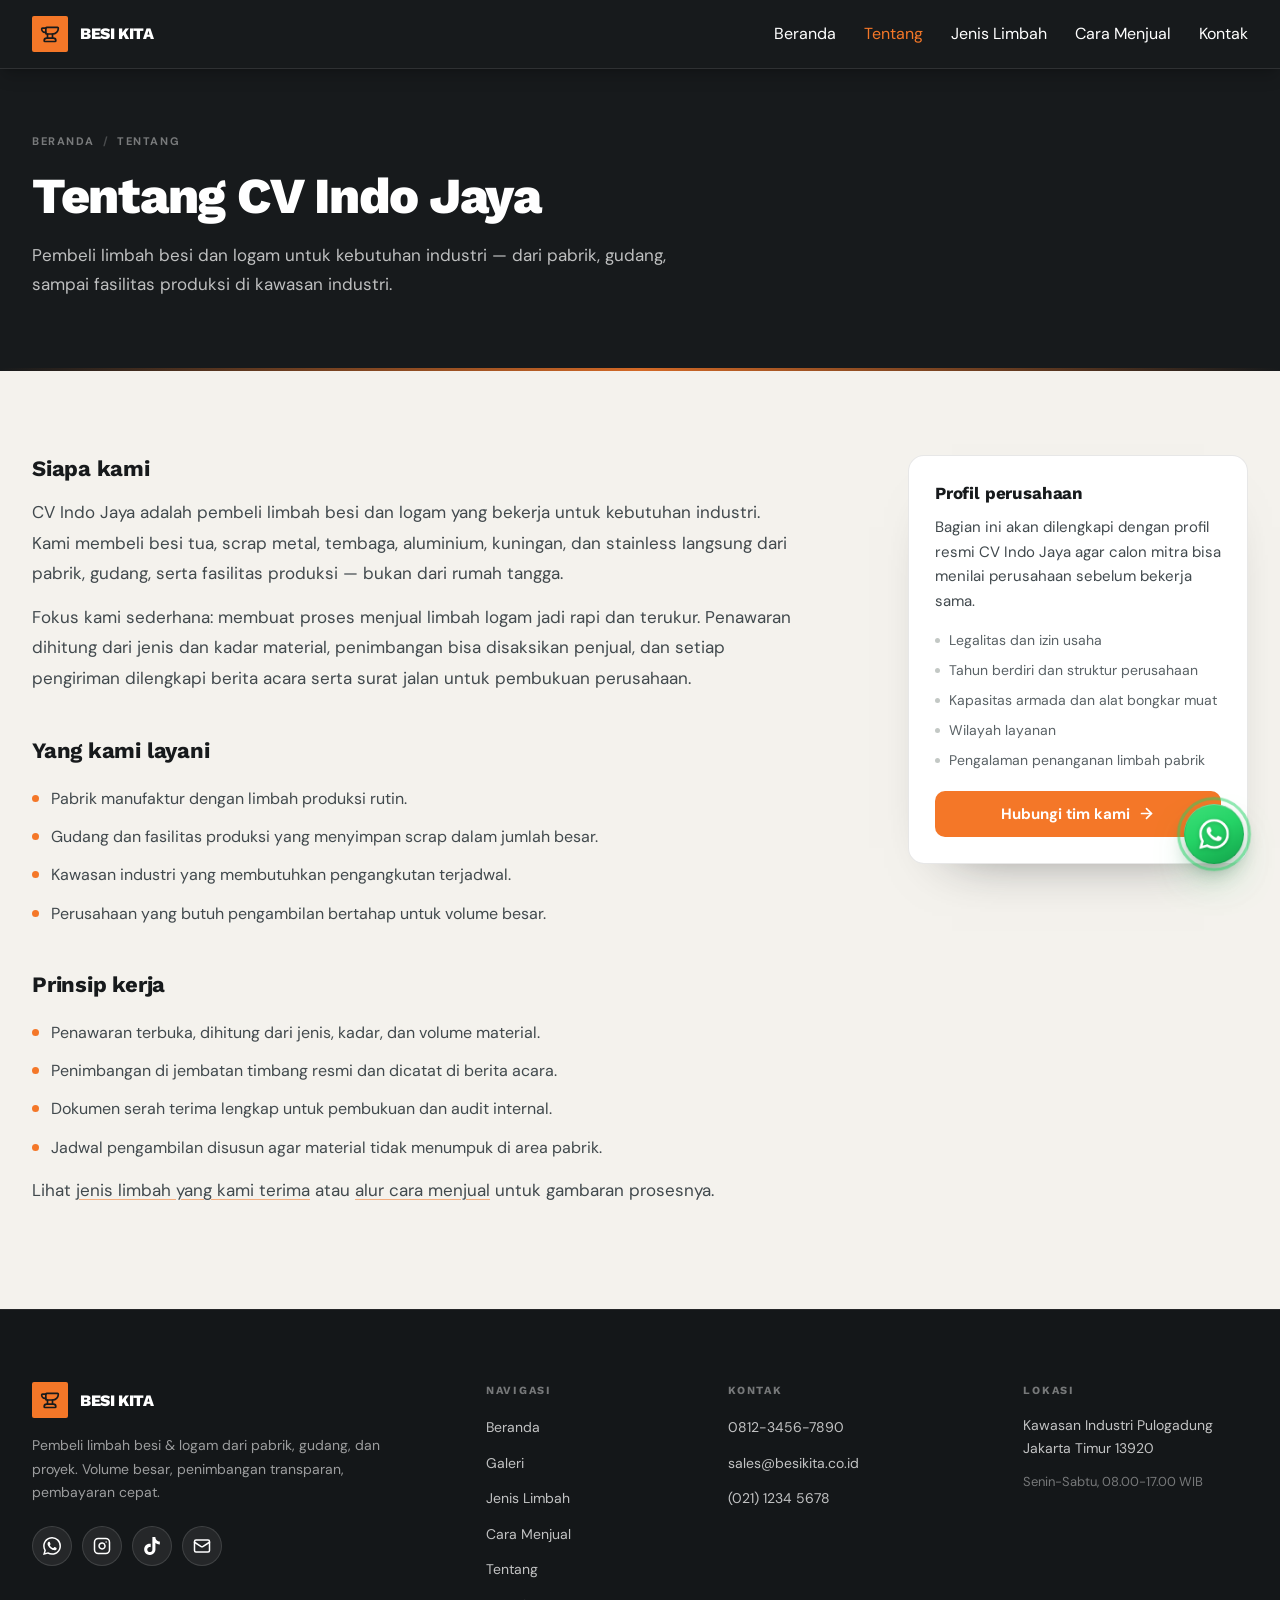
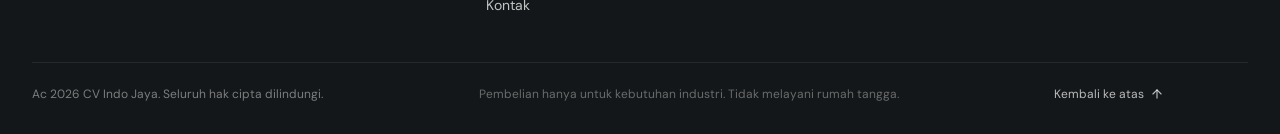
==== tentang.html @ 09f95359 "Tambah halaman Tentang (profil placeholder) + link navbar & sitemap; pertegas tombol peta" ====
<!doctype html>
<html lang="id">
<head>
<meta charset="utf-8" />
<meta name="viewport" content="width=device-width, initial-scale=1" />
<!-- ===== SEO DASAR ===== -->
<title>Tentang CV Indo Jaya — Profil Pembeli Limbah Besi &amp; Logam Industri</title>
<meta name="description" content="Profil CV Indo Jaya: pembeli limbah besi tua, tembaga, aluminium, dan kuningan volume besar untuk pabrik dan kawasan industri. Penimbangan transparan, dokumen lengkap." />
<meta name="robots" content="index, follow, max-image-preview:large, max-snippet:-1" />
<meta name="author" content="CV Indo Jaya" />
<meta name="geo.region" content="ID" />
<!-- TODO: ganti domain final saat sudah publish -->
<link rel="canonical" href="/tentang.html" />
<link rel="alternate" hreflang="id" href="/tentang.html" />

<!-- ===== OPEN GRAPH / WHATSAPP SHARE ===== -->
<meta property="og:type" content="website" />
<meta property="og:site_name" content="BESI KITA — CV Indo Jaya" />
<meta property="og:locale" content="id_ID" />
<meta property="og:title" content="Tentang CV Indo Jaya — Pembeli Limbah Besi &amp; Logam Industri" />
<meta property="og:description" content="Profil CV Indo Jaya: pembeli limbah besi tua, tembaga, aluminium, dan kuningan volume besar langsung dari pabrik dan kawasan industri." />
<meta property="og:url" content="https://besikita.co.id/tentang.html" />
<meta property="og:image" content="https://besikita.co.id/assets/hero/hero.jpg" />
<meta property="og:image:width" content="1500" />
<meta property="og:image:height" content="1130" />
<meta property="og:image:alt" content="Area penampungan scrap besi dan logam di kawasan industri" />
<meta name="twitter:card" content="summary_large_image" />
<meta name="twitter:title" content="Tentang CV Indo Jaya — Pembeli Limbah Besi &amp; Logam Industri" />
<meta name="twitter:description" content="Profil CV Indo Jaya: pembeli limbah besi tua, tembaga, aluminium, dan kuningan volume besar langsung dari pabrik." />
<meta name="twitter:image" content="https://besikita.co.id/assets/hero/hero.jpg" />

<meta name="theme-color" content="#171a1c" />
<script>document.documentElement.classList.add('js');</script>
<link rel="icon" href="data:image/svg+xml,%3Csvg xmlns='http://www.w3.org/2000/svg' viewBox='0 0 32 32'%3E%3Crect width='32' height='32' rx='3' fill='%23f47728'/%3E%3Cpath d='M9 12H8a4 4 0 0 1-4-4 1 1 0 0 1 1-1h4M9 7a1 1 0 0 1 1-1h13a1 1 0 0 1 1 1 7 7 0 0 1-7 7h-7a1 1 0 0 1-1-1zM11 14v4M17 14v4M7 23a3 3 0 0 1 3-3h8a3 3 0 0 1 3 3 1 1 0 0 1-1 1H8a1 1 0 0 1-1-1' fill='none' stroke='%23171a1c' stroke-width='2.2' stroke-linecap='round' stroke-linejoin='round'/%3E%3C/svg%3E" />

<link rel="preconnect" href="https://fonts.googleapis.com" />
<link rel="preconnect" href="https://fonts.gstatic.com" crossorigin />
<link href="https://fonts.googleapis.com/css2?family=DM+Sans:wght@400;700&family=Work+Sans:wght@700;800&display=swap" rel="stylesheet" />

<style>
  /* ============================================================
     TOKENS
     ============================================================ */
  :root{
    --coal:#171a1c;
    --panel:#24292c;
    --orange:#f47728;
    --orange-deep:#ae4a12;
    --cream:#f4f2ed;
    --paper:#e9e9e5;
    --muted:#abb3b7;
    --body:#41494d;
    --line-light:#d4d6d4;
    --line-dark:rgba(255,255,255,.10);
    --font-head:"Work Sans",system-ui,-apple-system,"Segoe UI",sans-serif;
    --font-body:"DM Sans",system-ui,-apple-system,"Segoe UI",sans-serif;
  }

  *,*::before,*::after{box-sizing:border-box}
  html{scroll-behavior:smooth;-webkit-text-size-adjust:100%}
  body{
    margin:0;width:100%;
    font-family:var(--font-body);
    color:var(--coal);
    background:var(--cream);
    line-height:1.6;
    -webkit-font-smoothing:antialiased;
  }
  img{display:block;max-width:100%}
  a{color:inherit;text-decoration:none}
  p{margin:0}
  button{font:inherit;color:inherit}
  :focus-visible{outline:3px solid var(--orange);outline-offset:4px}
  .skip-link{
    position:absolute;left:-9999px;top:0;z-index:100;
    padding:12px 18px;background:var(--orange);color:#171a1c;
    font-weight:700;font-size:.875rem;
  }
  .skip-link:focus{left:12px;top:12px}

  .wrap{max-width:80rem;margin:0 auto;padding-left:20px;padding-right:20px}
  @media(min-width:768px){.wrap{padding-left:32px;padding-right:32px}}

  /* ============================================================
     NAVBAR
     ============================================================ */
  .site-header{
    position:sticky;top:0;z-index:50;width:100%;
    background:var(--coal);color:#fff;
    border-bottom:1px solid var(--line-dark);
    box-shadow:0 10px 15px -3px rgba(0,0,0,.18),0 4px 6px -4px rgba(0,0,0,.18);
  }
  .nav{
    display:flex;align-items:center;justify-content:space-between;gap:20px;
    max-width:80rem;margin:0 auto;padding:16px 20px;
  }
  @media(min-width:768px){.nav{padding:16px 32px}}

  .brand{display:flex;align-items:center;gap:12px;color:#fff}
  .brand-mark{
    display:inline-flex;align-items:center;justify-content:center;
    width:36px;height:36px;border-radius:2px;
    background:var(--orange);color:var(--coal);flex:0 0 auto;
  }
  .brand-mark svg{width:20px;height:20px}
  .brand-name{
    font-family:var(--font-head);font-weight:800;font-size:1rem;
    letter-spacing:-.025em;
  }

  .nav-links{display:none;align-items:center;gap:28px}
  @media(min-width:768px){.nav-links{display:flex}}
  .nav-links a{font-size:1rem;color:#fff;transition:color .18s ease}
  .nav-links a:hover{color:var(--orange)}
  .nav-links a[aria-current="true"]{color:var(--orange)}

  .nav-toggle{
    display:inline-flex;align-items:center;justify-content:center;
    padding:8px;border:0;border-radius:4px;background:transparent;color:#fff;cursor:pointer;
  }
  .nav-toggle svg{width:24px;height:24px}
  @media(min-width:768px){.nav-toggle{display:none}}

  .mobile-menu{display:none;border-top:1px solid var(--line-dark);padding:0 20px 20px}
  .mobile-menu.is-open{display:block}
  .mobile-menu nav{display:flex;flex-direction:column;gap:4px;padding-top:12px}
  .mobile-menu a{border-radius:4px;padding:10px 12px;font-size:1rem;color:#fff;transition:color .18s,background .18s}
  .mobile-menu a:hover{color:var(--orange);background:rgba(255,255,255,.04)}
  @media(min-width:768px){.mobile-menu{display:none!important}}

  /* ============================================================
     PAGE HEAD
     ============================================================ */
  .page-head{
    position:relative;
    background:var(--coal);color:#fff;
    padding:48px 0 56px;
  }
  @media(min-width:768px){.page-head{padding:64px 0 72px}}
  .page-head::after{
    content:"";position:absolute;left:0;right:0;bottom:0;height:3px;
    background:linear-gradient(90deg,rgba(244,119,40,0),#f47728 50%,rgba(244,119,40,0));
    opacity:.85;
  }
  .crumb{
    display:flex;align-items:center;gap:8px;flex-wrap:wrap;
    margin:0 0 18px;padding:0;list-style:none;
    font-size:.6875rem;font-weight:700;letter-spacing:.14em;text-transform:uppercase;
    color:rgba(255,255,255,.42);
  }
  .crumb a{transition:color .18s ease}
  .crumb a:hover{color:var(--orange)}
  .crumb li + li::before{content:"/";margin-right:8px;color:rgba(255,255,255,.22)}
  .page-title{
    margin:0;
    font-family:var(--font-head);font-weight:800;
    font-size:clamp(2rem,4.6vw,3.15rem);
    line-height:1.08;letter-spacing:-.025em;
  }
  .page-lead{
    margin-top:18px;max-width:56ch;
    font-size:1.0625rem;line-height:1.7;color:rgba(255,255,255,.72);
  }

  /* ============================================================
     ISI
     ============================================================ */
  .about{padding:60px 0 76px}
  @media(min-width:768px){.about{padding:84px 0 104px}}

  .about-grid{display:grid;gap:48px}
  @media(min-width:1000px){
    .about-grid{grid-template-columns:minmax(0,1fr) 340px;gap:64px;align-items:start}
  }

  .about h2{
    margin:44px 0 0;
    font-family:var(--font-head);font-weight:700;
    font-size:1.375rem;line-height:1.3;letter-spacing:-.01em;
  }
  .about h2:first-child{margin-top:0}
  .about p{
    margin-top:14px;max-width:64ch;
    font-size:1.0625rem;line-height:1.78;color:var(--body);
  }
  .about-list{
    list-style:none;margin:20px 0 0;padding:0;max-width:64ch;
    display:grid;gap:12px;
  }
  .about-list li{
    display:flex;gap:12px;
    font-size:1rem;line-height:1.65;color:var(--body);
  }
  .about-list li::before{
    content:"";flex:0 0 auto;
    width:7px;height:7px;border-radius:50%;background:var(--orange);margin-top:9px;
  }
  .about a:hover{color:var(--orange-deep)}
  .about-link{
    text-decoration:underline;text-underline-offset:3px;
    text-decoration-color:rgba(244,119,40,.55);
  }
  .about-link:hover{text-decoration-color:var(--orange)}

  .about-card{
    background:#fff;border:1px solid rgba(23,26,28,.1);border-radius:16px;
    padding:26px;
    box-shadow:0 28px 56px -44px rgba(23,26,28,.65);
  }
  @media(min-width:1000px){.about-card{position:sticky;top:96px}}
  .about-card h2{
    margin:0;
    font-family:var(--font-head);font-weight:700;
    font-size:1.0625rem;line-height:1.35;
  }
  .about-card p{
    margin-top:10px;
    font-size:.9375rem;line-height:1.65;color:var(--body);
  }
  .about-card ul{
    list-style:none;margin:16px 0 0;padding:0;
    display:grid;gap:9px;
  }
  .about-card li{
    display:flex;gap:9px;
    font-size:.875rem;line-height:1.5;color:#5a6266;
  }
  .about-card li::before{
    content:"";flex:0 0 auto;
    width:5px;height:5px;border-radius:50%;background:#c3c8c5;margin-top:8px;
  }
  .about-cta{
    display:inline-flex;align-items:center;justify-content:center;gap:8px;
    width:100%;min-height:46px;margin-top:20px;padding:0 18px;
    border-radius:10px;background:var(--orange);color:#fff;
    font-weight:700;font-size:.9375rem;
    transition:background .2s ease,transform .2s ease;
  }
  .about-cta:hover{background:#ff8a3d;transform:translateY(-1px)}
  .about-cta svg{width:17px;height:17px}

  /* ============================================================
     FOOTER
     ============================================================ */
  .site-footer{
    background:#141719;
    color:rgba(255,255,255,.66);
    border-top:1px solid rgba(255,255,255,.07);
    padding:56px 0 26px;
  }
  @media(min-width:768px){.site-footer{padding:72px 0 30px}}

  .ft-grid{display:grid;gap:34px}
  @media(min-width:600px){
    .ft-grid{grid-template-columns:1fr 1fr;gap:40px 32px}
    .ft-brand{grid-column:1/-1}
  }
  @media(min-width:800px){
    .ft-grid{grid-template-columns:repeat(3,minmax(0,1fr))}
  }
  @media(min-width:1000px){
    .ft-grid{grid-template-columns:1.55fr .75fr .95fr .85fr;gap:44px;align-items:start}
    .ft-brand{grid-column:auto}
  }

  .ft-desc{
    margin:16px 0 0;max-width:36ch;
    font-size:.875rem;line-height:1.65;color:rgba(255,255,255,.58);
  }
  .ft-soc{display:flex;gap:10px;margin-top:22px;flex-wrap:wrap}
  .soc{
    width:44px;height:44px;border-radius:999px;
    display:grid;place-items:center;
    color:#fff;background:rgba(255,255,255,.07);
    box-shadow:inset 0 0 0 1px rgba(255,255,255,.12);
    transition:transform .22s ease,background .22s ease,color .22s ease,box-shadow .22s ease;
  }
  .soc svg{width:20px;height:20px}
  .soc:hover,.soc:focus-visible{
    transform:scale(1.12);
    background:var(--orange);color:#141719;
    box-shadow:inset 0 0 0 1px rgba(244,119,40,.6),0 14px 26px -12px rgba(244,119,40,.9);
  }
  .ft-soc .soc{width:40px;height:40px}
  .ft-soc .soc svg{width:18px;height:18px}

  .ft-h{
    margin:0 0 14px;
    font-family:var(--font-head);font-weight:700;
    font-size:.6875rem;letter-spacing:.16em;text-transform:uppercase;
    color:rgba(255,255,255,.42);
  }
  .ft-list{list-style:none;margin:0;padding:0;display:flex;flex-direction:column;gap:10px}
  .ft-list a{
    font-size:.875rem;color:rgba(255,255,255,.74);
    transition:color .18s ease;
  }
  .ft-list a:hover,.ft-list a:focus-visible{
    color:#fff;
    text-decoration:underline;text-underline-offset:4px;
    text-decoration-color:var(--orange);
  }
  .ft-addr{
    margin:0;font-style:normal;
    font-size:.875rem;line-height:1.65;color:rgba(255,255,255,.74);
  }
  .ft-hours{
    margin:12px 0 0;
    font-size:.8125rem;line-height:1.5;color:rgba(255,255,255,.42);
  }
  .ft-bottom{
    margin-top:44px;padding-top:22px;
    border-top:1px solid rgba(255,255,255,.08);
    display:flex;flex-direction:column;gap:10px;
    font-size:.75rem;line-height:1.6;color:rgba(255,255,255,.44);
  }
  .ft-bottom p{margin:0}
  .ft-note{color:rgba(255,255,255,.36)}
  .ft-top{
    align-self:flex-start;
    display:inline-flex;align-items:center;gap:6px;
    color:rgba(255,255,255,.7);
    transition:color .18s ease;
  }
  .ft-top:hover,.ft-top:focus-visible{color:var(--orange)}
  .ft-top svg{width:14px;height:14px}
  @media(min-width:768px){
    .ft-bottom{
      flex-direction:row;align-items:center;justify-content:space-between;
      gap:24px;padding-right:84px;
    }
    .ft-note{flex:1;text-align:center}
    .ft-top{margin-left:auto}
  }

  /* ============================================================
     FLOATING WHATSAPP
     ============================================================ */
  .wa-float{
    position:fixed;right:28px;bottom:28px;z-index:9999;
    display:flex;align-items:center;justify-content:center;
    width:60px;height:60px;border-radius:9999px;
    background:linear-gradient(155deg,#3ee07a 0%,#25d366 46%,#12a24a 100%);
    color:#fff;
    box-shadow:
      inset 0 1px 0 rgba(255,255,255,.34),
      inset 0 0 0 1px rgba(15,80,40,.18),
      0 10px 22px -6px rgba(9,32,20,.42),
      0 20px 44px -16px rgba(37,211,102,.72);
    transition:transform .24s cubic-bezier(.34,1.56,.64,1),box-shadow .24s ease;
    animation:wa-breathe 4s cubic-bezier(.45,0,.25,1) infinite;
    will-change:scale;
  }
  @media(min-width:768px){
    .wa-float{right:36px;bottom:36px}
  }
  .wa-float::after{
    content:"";
    position:absolute;inset:-7px;
    border-radius:9999px;
    border:3px solid rgba(37,211,102,.5);
    pointer-events:none;
    transition:border-color .24s ease;
  }
  .wa-float:hover::after{border-color:rgba(37,211,102,.8)}
  .wa-float:hover{
    animation:none;
    transform:translateY(-3px) scale(1.12);
    box-shadow:
      inset 0 1px 0 rgba(255,255,255,.42),
      inset 0 0 0 1px rgba(15,80,40,.18),
      0 14px 28px -6px rgba(9,32,20,.48),
      0 26px 54px -18px rgba(37,211,102,.85);
  }
  .wa-float:active{transform:translateY(-1px) scale(.97)}
  .wa-float svg{
    width:30px;height:30px;
    filter:drop-shadow(0 1px 2px rgba(0,0,0,.2));
  }
  @keyframes wa-breathe{
    0%, 6%{scale:1}
    12%{scale:1.1}
    20%{scale:1}
    28%{scale:1.07}
    38%, 100%{scale:1}
  }
  @media(prefers-reduced-motion:reduce){
    html{scroll-behavior:auto}
    *,*::before,*::after{transition:none!important;animation:none!important}
  }
</style>

<!-- ===== STRUCTURED DATA ===== -->
<!-- TODO: ganti domain final saat sudah publish -->
<script type="application/ld+json">
{
  "@context": "https://schema.org",
  "@graph": [
    {
      "@type": "Organization",
      "@id": "https://besikita.co.id/#organisasi",
      "name": "CV Indo Jaya",
      "alternateName": "BESI KITA",
      "url": "https://besikita.co.id/",
      "description": "Pembeli limbah besi dan logam skala industri untuk pabrik, gudang, dan kawasan industri."
    },
    {
      "@type": "AboutPage",
      "@id": "https://besikita.co.id/tentang.html#halaman",
      "url": "https://besikita.co.id/tentang.html",
      "name": "Tentang CV Indo Jaya",
      "inLanguage": "id",
      "about": { "@id": "https://besikita.co.id/#organisasi" }
    },
    {
      "@type": "BreadcrumbList",
      "itemListElement": [
        { "@type": "ListItem", "position": 1, "name": "Beranda", "item": "https://besikita.co.id/" },
        { "@type": "ListItem", "position": 2, "name": "Tentang", "item": "https://besikita.co.id/tentang.html" }
      ]
    }
  ]
}
</script>
</head>
<body>

<a class="skip-link" href="#konten">Lewati ke konten utama</a>

<!-- ============================================================
     HEADER
     ============================================================ -->
<header class="site-header">
  <nav class="nav" aria-label="Navigasi utama">
    <a class="brand" href="index.html" aria-label="BESI KITA, kembali ke beranda">
      <span class="brand-mark" aria-hidden="true">
        <svg viewBox="0 0 24 24" fill="none" stroke="currentColor" stroke-width="2" stroke-linecap="round" stroke-linejoin="round">
          <path d="M7 10H6a4 4 0 0 1-4-4 1 1 0 0 1 1-1h4"></path>
          <path d="M7 5a1 1 0 0 1 1-1h13a1 1 0 0 1 1 1 7 7 0 0 1-7 7H8a1 1 0 0 1-1-1z"></path>
          <path d="M9 12v5"></path>
          <path d="M15 12v5"></path>
          <path d="M5 20a3 3 0 0 1 3-3h8a3 3 0 0 1 3 3 1 1 0 0 1-1 1H6a1 1 0 0 1-1-1"></path>
        </svg>
      </span>
      <span class="brand-name">BESI KITA</span>
    </a>

    <div class="nav-links">
      <a href="index.html#beranda">Beranda</a>
      <a href="tentang.html" aria-current="true">Tentang</a>
      <a href="index.html#jenis-limbah">Jenis Limbah</a>
      <a href="index.html#cara-menjual">Cara Menjual</a>
      <a href="index.html#kontak">Kontak</a>
    </div>

    <button class="nav-toggle" id="menu-toggle" type="button" aria-label="Buka menu navigasi" aria-controls="mobile-menu" aria-expanded="false">
      <svg id="icon-menu" viewBox="0 0 24 24" fill="none" stroke="currentColor" stroke-width="2" stroke-linecap="round" stroke-linejoin="round" aria-hidden="true">
        <path d="M4 5h16"></path><path d="M4 12h16"></path><path d="M4 19h16"></path>
      </svg>
      <svg id="icon-close" viewBox="0 0 24 24" fill="none" stroke="currentColor" stroke-width="2" stroke-linecap="round" stroke-linejoin="round" aria-hidden="true" style="display:none">
        <path d="M18 6 6 18"></path><path d="m6 6 12 12"></path>
      </svg>
    </button>
  </nav>

  <nav id="mobile-menu" class="mobile-menu" aria-label="Navigasi seluler">
    <nav>
      <a href="index.html#beranda">Beranda</a>
      <a href="tentang.html" aria-current="true">Tentang</a>
      <a href="index.html#jenis-limbah">Jenis Limbah</a>
      <a href="index.html#cara-menjual">Cara Menjual</a>
      <a href="index.html#kontak">Kontak</a>
    </nav>
  </nav>
</header>

<main id="konten">

  <!-- ============================================================
       JUDUL HALAMAN
       ============================================================ -->
  <section class="page-head" aria-labelledby="tentang-title">
    <div class="wrap">
      <ol class="crumb" aria-label="Breadcrumb">
        <li><a href="index.html">Beranda</a></li>
        <li aria-current="page">Tentang</li>
      </ol>
      <h1 class="page-title" id="tentang-title">Tentang CV Indo Jaya</h1>
      <p class="page-lead">
        Pembeli limbah besi dan logam untuk kebutuhan industri — dari pabrik, gudang,
        sampai fasilitas produksi di kawasan industri.
      </p>
    </div>
  </section>

  <!-- ============================================================
       ISI PROFIL
       ============================================================ -->
  <section class="about" aria-label="Profil perusahaan">
    <div class="wrap about-grid">

      <div>
        <h2>Siapa kami</h2>
        <p>
          CV Indo Jaya adalah pembeli limbah besi dan logam yang bekerja untuk kebutuhan
          industri. Kami membeli besi tua, scrap metal, tembaga, aluminium, kuningan, dan
          stainless langsung dari pabrik, gudang, serta fasilitas produksi — bukan dari
          rumah tangga.
        </p>
        <p>
          Fokus kami sederhana: membuat proses menjual limbah logam jadi rapi dan terukur.
          Penawaran dihitung dari jenis dan kadar material, penimbangan bisa disaksikan
          penjual, dan setiap pengiriman dilengkapi berita acara serta surat jalan untuk
          pembukuan perusahaan.
        </p>

        <h2>Yang kami layani</h2>
        <ul class="about-list">
          <li>Pabrik manufaktur dengan limbah produksi rutin.</li>
          <li>Gudang dan fasilitas produksi yang menyimpan scrap dalam jumlah besar.</li>
          <li>Kawasan industri yang membutuhkan pengangkutan terjadwal.</li>
          <li>Perusahaan yang butuh pengambilan bertahap untuk volume besar.</li>
        </ul>

        <h2>Prinsip kerja</h2>
        <ul class="about-list">
          <li>Penawaran terbuka, dihitung dari jenis, kadar, dan volume material.</li>
          <li>Penimbangan di jembatan timbang resmi dan dicatat di berita acara.</li>
          <li>Dokumen serah terima lengkap untuk pembukuan dan audit internal.</li>
          <li>Jadwal pengambilan disusun agar material tidak menumpuk di area pabrik.</li>
        </ul>

        <p>
          Lihat <a class="about-link" href="index.html#jenis-limbah">jenis limbah yang kami terima</a>
          atau <a class="about-link" href="index.html#cara-menjual">alur cara menjual</a> untuk
          gambaran prosesnya.
        </p>
      </div>

      <aside class="about-card" aria-labelledby="profil-card-title">
        <h2 id="profil-card-title">Profil perusahaan</h2>
        <p>
          Bagian ini akan dilengkapi dengan profil resmi CV Indo Jaya agar calon mitra
          bisa menilai perusahaan sebelum bekerja sama.
        </p>
        <ul>
          <li>Legalitas dan izin usaha</li>
          <li>Tahun berdiri dan struktur perusahaan</li>
          <li>Kapasitas armada dan alat bongkar muat</li>
          <li>Wilayah layanan</li>
          <li>Pengalaman penanganan limbah pabrik</li>
        </ul>
        <a class="about-cta" href="https://wa.me/6281234567890?text=Halo%20CV%20Indo%20Jaya%2C%20saya%20ingin%20mengetahui%20profil%20perusahaan.%20" target="_blank" rel="noopener noreferrer">
          Hubungi tim kami
          <svg viewBox="0 0 24 24" fill="none" stroke="currentColor" stroke-width="2.4" stroke-linecap="round" stroke-linejoin="round" aria-hidden="true"><path d="M5 12h14"/><path d="m12 5 7 7-7 7"/></svg>
        </a>
      </aside>

    </div>
  </section>

</main>

<!-- ============================================================
     FOOTER
     ============================================================ -->
<footer class="site-footer">
  <div class="wrap">
    <div class="ft-grid">

      <div class="ft-brand">
        <a class="brand" href="index.html" aria-label="BESI KITA, kembali ke beranda">
          <span class="brand-mark" aria-hidden="true">
            <svg viewBox="0 0 24 24" fill="none" stroke="currentColor" stroke-width="2" stroke-linecap="round" stroke-linejoin="round">
              <path d="M7 10H6a4 4 0 0 1-4-4 1 1 0 0 1 1-1h4"></path>
              <path d="M7 5a1 1 0 0 1 1-1h13a1 1 0 0 1 1 1 7 7 0 0 1-7 7H8a1 1 0 0 1-1-1z"></path>
              <path d="M9 12v5"></path>
              <path d="M15 12v5"></path>
              <path d="M5 20a3 3 0 0 1 3-3h8a3 3 0 0 1 3 3 1 1 0 0 1-1 1H6a1 1 0 0 1-1-1"></path>
            </svg>
          </span>
          <span class="brand-name">BESI KITA</span>
        </a>
        <p class="ft-desc">Pembeli limbah besi &amp; logam dari pabrik, gudang, dan proyek. Volume besar, penimbangan transparan, pembayaran cepat.</p>
        <div class="ft-soc">
          <a class="soc" href="https://wa.me/6281234567890" target="_blank" rel="noopener noreferrer" aria-label="WhatsApp">
            <svg viewBox="0 0 24 24" fill="currentColor" aria-hidden="true"><path d="M20.52 3.48A11.84 11.84 0 0 0 12.08 0C5.52 0 .18 5.34.18 11.9c0 2.1.55 4.15 1.6 5.96L.08 24l6.28-1.65a11.9 11.9 0 0 0 5.72 1.46h.01c6.56 0 11.9-5.34 11.9-11.9 0-3.18-1.24-6.17-3.47-8.43Zm-8.44 18.33h-.01a9.9 9.9 0 0 1-5.04-1.38l-.36-.21-3.73.98 1-3.64-.23-.37a9.87 9.87 0 0 1-1.51-5.29C2.2 6.45 6.63 2.02 12.08 2.02c2.64 0 5.12 1.03 6.98 2.9a9.8 9.8 0 0 1 2.9 6.99c0 5.46-4.43 9.9-9.88 9.9Zm5.43-7.42c-.3-.15-1.77-.87-2.04-.97-.27-.1-.47-.15-.67.15-.2.3-.77.97-.94 1.17-.17.2-.35.22-.65.07-.3-.15-1.25-.46-2.38-1.47-.88-.79-1.47-1.77-1.64-2.07-.17-.3-.02-.46.13-.61.14-.14.3-.35.45-.52.15-.17.2-.3.3-.5.1-.2.05-.37-.02-.52-.07-.15-.67-1.62-.92-2.22-.24-.58-.49-.5-.67-.51h-.57c-.2 0-.52.07-.79.37-.27.3-1.04 1.02-1.04 2.49s1.07 2.89 1.22 3.09c.15.2 2.1 3.21 5.09 4.5.71.31 1.27.49 1.7.63.72.23 1.37.2 1.89.12.58-.09 1.77-.72 2.02-1.42.25-.7.25-1.3.17-1.42-.07-.12-.27-.2-.57-.35Z"/></svg>
          </a>
          <a class="soc" href="https://instagram.com/besikita.id" target="_blank" rel="noopener noreferrer" aria-label="Instagram">
            <svg viewBox="0 0 24 24" fill="none" stroke="currentColor" stroke-width="2" stroke-linecap="round" stroke-linejoin="round" aria-hidden="true"><rect width="20" height="20" x="2" y="2" rx="5" ry="5"/><path d="M16 11.37A4 4 0 1 1 12.63 8 4 4 0 0 1 16 11.37z"/><line x1="17.5" x2="17.51" y1="6.5" y2="6.5"/></svg>
          </a>
          <a class="soc" href="https://www.tiktok.com/@besikita.id" target="_blank" rel="noopener noreferrer" aria-label="TikTok">
            <svg viewBox="0 0 24 24" fill="currentColor" aria-hidden="true"><path d="M12.525.02c1.31-.02 2.61-.01 3.91-.02.08 1.53.63 3.09 1.75 4.17 1.12 1.11 2.7 1.62 4.24 1.79v4.03c-1.44-.05-2.89-.35-4.2-.97-.57-.26-1.1-.59-1.62-.93-.01 2.92.01 5.84-.02 8.75-.08 1.4-.54 2.79-1.35 3.94-1.31 1.92-3.58 3.17-5.91 3.21-1.43.08-2.86-.31-4.08-1.03-2.02-1.19-3.44-3.37-3.65-5.71-.02-.5-.03-1-.01-1.5.18-1.9 1.12-3.72 2.58-4.96 1.66-1.44 3.98-2.13 6.15-1.72.02 1.48-.04 2.96-.04 4.44-.99-.32-2.15-.23-3.02.37-.63.41-1.11 1.04-1.36 1.75-.21.51-.15 1.07-.14 1.61.24 1.64 1.82 3.02 3.5 2.87 1.12-.01 2.19-.66 2.77-1.61.19-.33.4-.67.41-1.06.1-1.79.06-3.57.07-5.36.01-4.03-.01-8.05.02-12.07z"/></svg>
          </a>
          <a class="soc" href="mailto:sales@besikita.co.id" aria-label="Email">
            <svg viewBox="0 0 24 24" fill="none" stroke="currentColor" stroke-width="2" stroke-linecap="round" stroke-linejoin="round" aria-hidden="true"><rect width="20" height="16" x="2" y="4" rx="2"/><path d="m22 7-8.97 5.7a1.94 1.94 0 0 1-2.06 0L2 7"/></svg>
          </a>
        </div>
      </div>

      <nav class="ft-col" aria-labelledby="ft-nav-h">
        <h2 class="ft-h" id="ft-nav-h">Navigasi</h2>
        <ul class="ft-list">
          <li><a href="index.html#beranda">Beranda</a></li>
          <li><a href="index.html#galeri">Galeri</a></li>
          <li><a href="index.html#jenis-limbah">Jenis Limbah</a></li>
          <li><a href="index.html#cara-menjual">Cara Menjual</a></li>
          <li><a href="tentang.html">Tentang</a></li>
          <li><a href="index.html#kontak">Kontak</a></li>
        </ul>
      </nav>

      <div class="ft-col">
        <h2 class="ft-h">Kontak</h2>
        <ul class="ft-list">
          <li><a href="https://wa.me/6281234567890" target="_blank" rel="noopener noreferrer">0812-3456-7890</a></li>
          <li><a href="mailto:sales@besikita.co.id">sales@besikita.co.id</a></li>
          <li><a href="tel:+622112345678">(021) 1234 5678</a></li>
        </ul>
      </div>

      <div class="ft-col">
        <h2 class="ft-h">Lokasi</h2>
        <address class="ft-addr">Kawasan Industri Pulogadung<br>Jakarta Timur 13920</address>
        <p class="ft-hours">Senin-Sabtu, 08.00-17.00 WIB</p>
      </div>

    </div>

    <div class="ft-bottom">
      <p>Ac 2026 CV Indo Jaya. Seluruh hak cipta dilindungi.</p>
      <p class="ft-note">Pembelian hanya untuk kebutuhan industri. Tidak melayani rumah tangga.</p>
      <a class="ft-top" href="#konten">Kembali ke atas
        <svg viewBox="0 0 24 24" fill="none" stroke="currentColor" stroke-width="2" stroke-linecap="round" stroke-linejoin="round" aria-hidden="true"><path d="M12 19V5"/><path d="m5 12 7-7 7 7"/></svg>
      </a>
    </div>
  </div>
</footer>

<!-- ============================================================
     FLOATING WHATSAPP
     ============================================================ -->
<a class="wa-float" href="https://wa.me/6281234567890" target="_blank" rel="noopener noreferrer" aria-label="Chat WhatsApp">
  <svg viewBox="0 0 24 24" fill="none" aria-hidden="true" focusable="false">
    <path fill="currentColor" d="M20.52 3.48A11.84 11.84 0 0 0 12.08 0C5.52 0 .18 5.34.18 11.9c0 2.1.55 4.15 1.6 5.96L.08 24l6.28-1.65a11.9 11.9 0 0 0 5.72 1.46h.01c6.56 0 11.9-5.34 11.9-11.9 0-3.18-1.24-6.17-3.47-8.43Zm-8.44 18.33h-.01a9.9 9.9 0 0 1-5.04-1.38l-.36-.21-3.73.98 1-3.64-.23-.37a9.87 9.87 0 0 1-1.51-5.29C2.2 6.45 6.63 2.02 12.08 2.02c2.64 0 5.12 1.03 6.98 2.9a9.8 9.8 0 0 1 2.9 6.99c0 5.46-4.43 9.9-9.88 9.9Zm5.43-7.42c-.3-.15-1.77-.87-2.04-.97-.27-.1-.47-.15-.67.15-.2.3-.77.97-.94 1.17-.17.2-.35.22-.65.07-.3-.15-1.25-.46-2.38-1.47-.88-.79-1.47-1.77-1.64-2.07-.17-.3-.02-.46.13-.61.14-.14.3-.35.45-.52.15-.17.2-.3.3-.5.1-.2.05-.37-.02-.52-.07-.15-.67-1.62-.92-2.22-.24-.58-.49-.5-.67-.51h-.57c-.2 0-.52.07-.79.37-.27.3-1.04 1.02-1.04 2.49s1.07 2.89 1.22 3.09c.15.2 2.1 3.21 5.09 4.5.71.31 1.27.49 1.7.63.72.23 1.37.2 1.89.12.58-.09 1.77-.72 2.02-1.42.25-.7.25-1.3.17-1.42-.07-.12-.27-.2-.57-.35Z"></path>
  </svg>
</a>

<script>
/* ---------------- mobile menu ---------------- */
(function () {
  var btn = document.getElementById('menu-toggle');
  var menu = document.getElementById('mobile-menu');
  var iconMenu = document.getElementById('icon-menu');
  var iconClose = document.getElementById('icon-close');
  if (!btn || !menu) return;

  function setOpen(open) {
    menu.classList.toggle('is-open', open);
    btn.setAttribute('aria-expanded', String(open));
    btn.setAttribute('aria-label', open ? 'Tutup menu navigasi' : 'Buka menu navigasi');
    iconMenu.style.display = open ? 'none' : '';
    iconClose.style.display = open ? '' : 'none';
  }
  btn.addEventListener('click', function () { setOpen(!menu.classList.contains('is-open')); });
  menu.querySelectorAll('a').forEach(function (a) {
    a.addEventListener('click', function () { setOpen(false); });
  });
})();
</script>

</body>
</html>
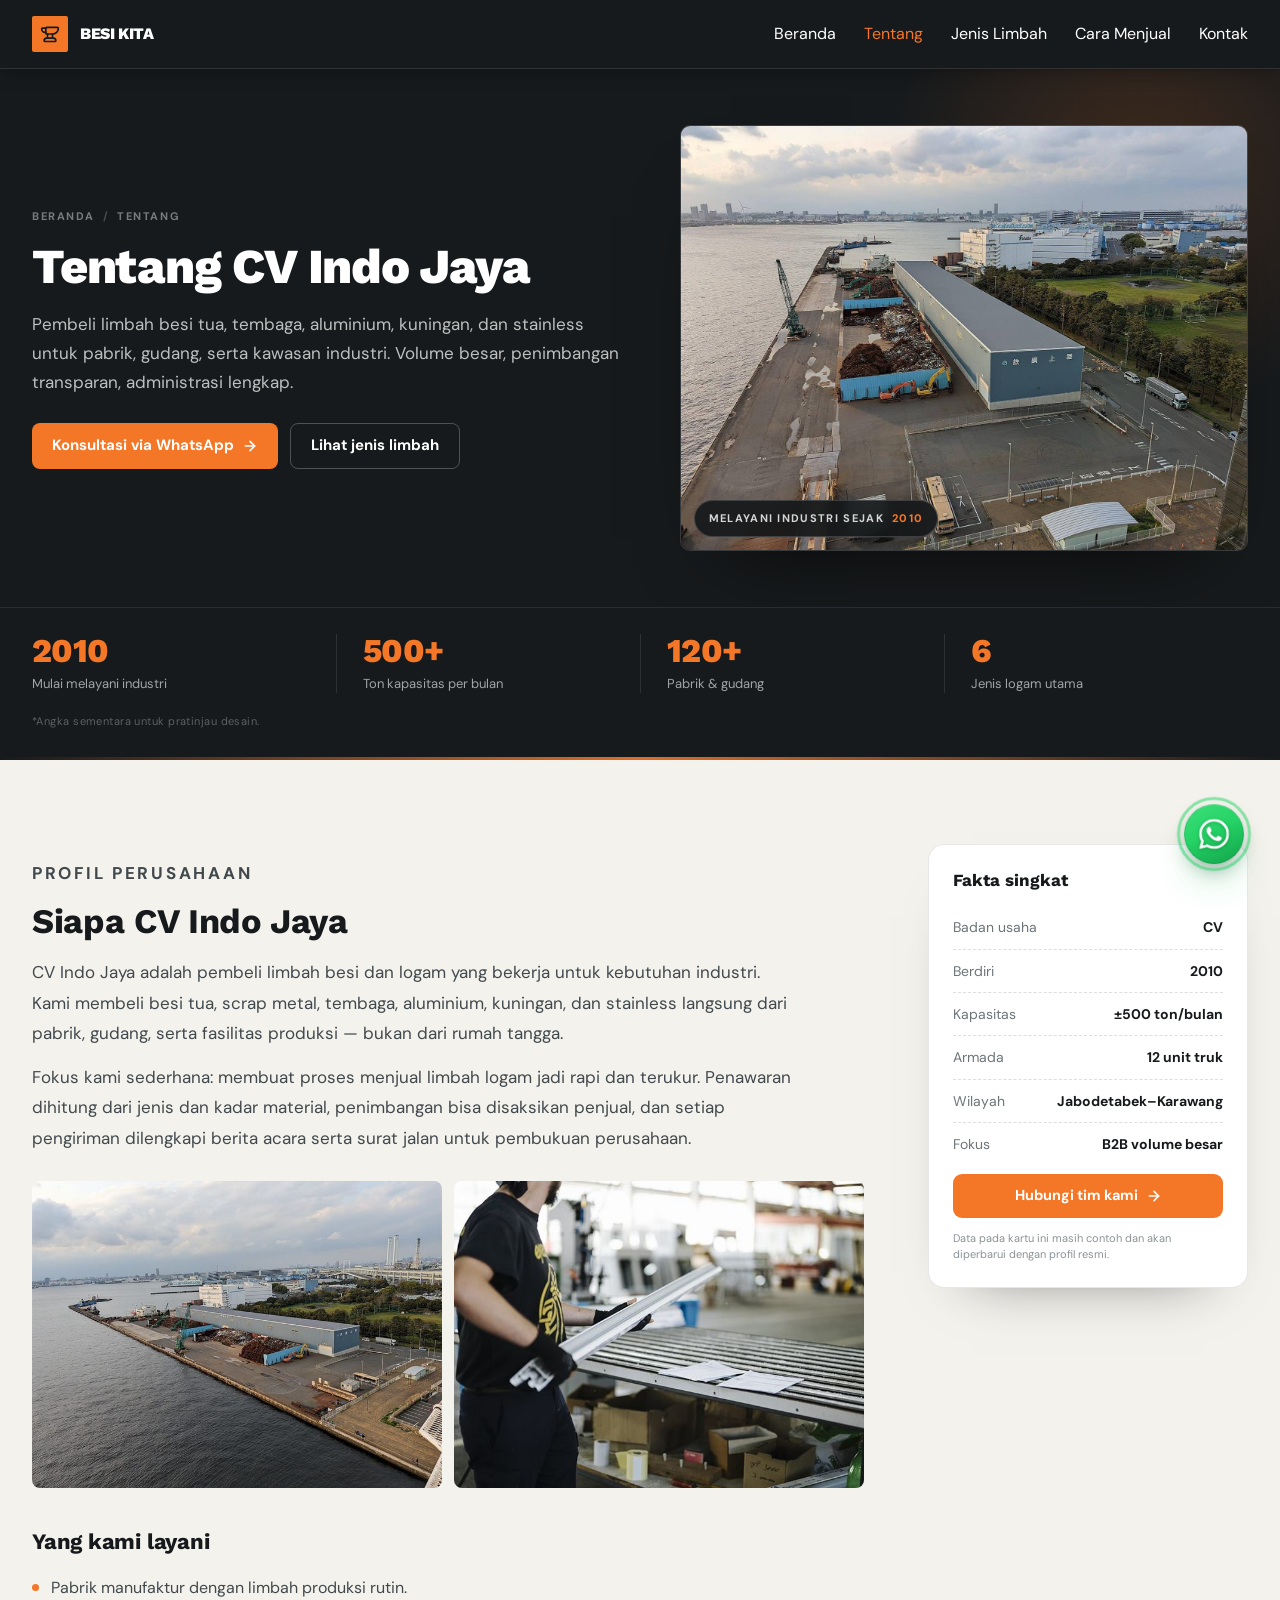
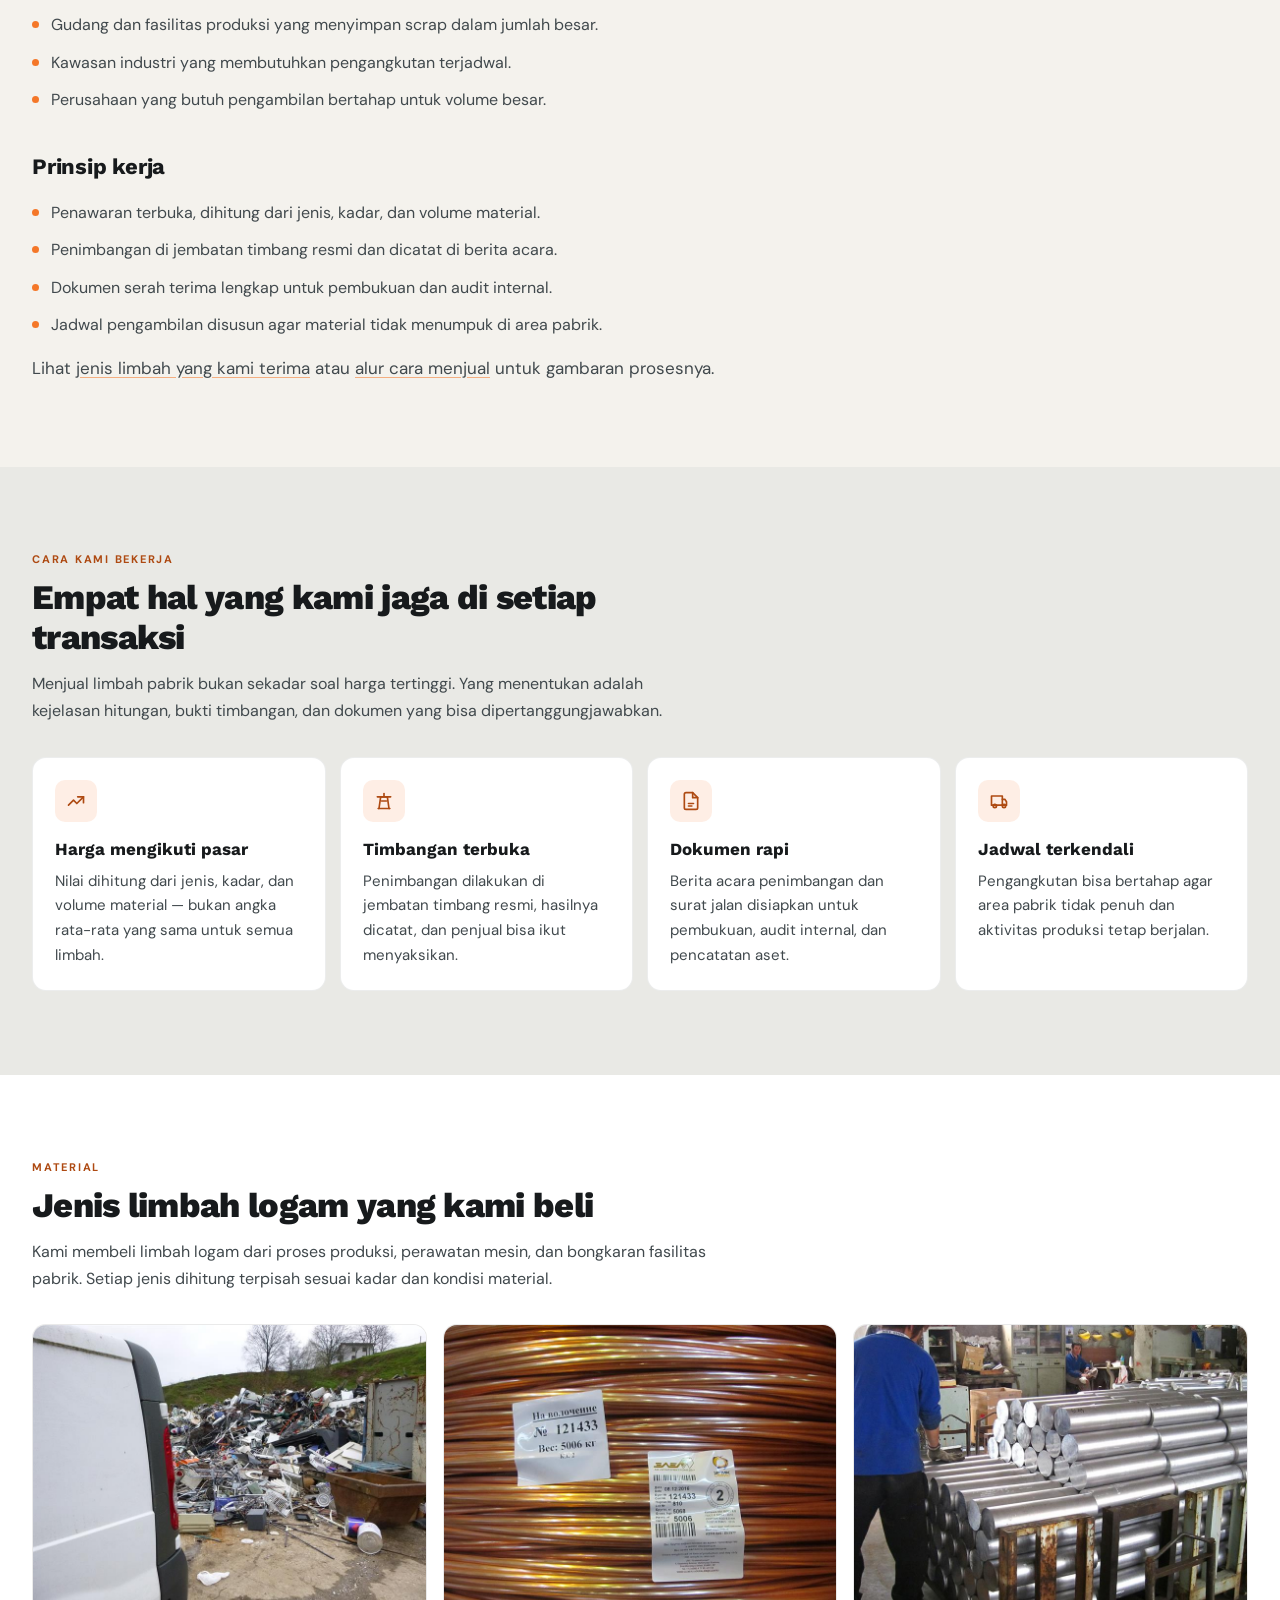
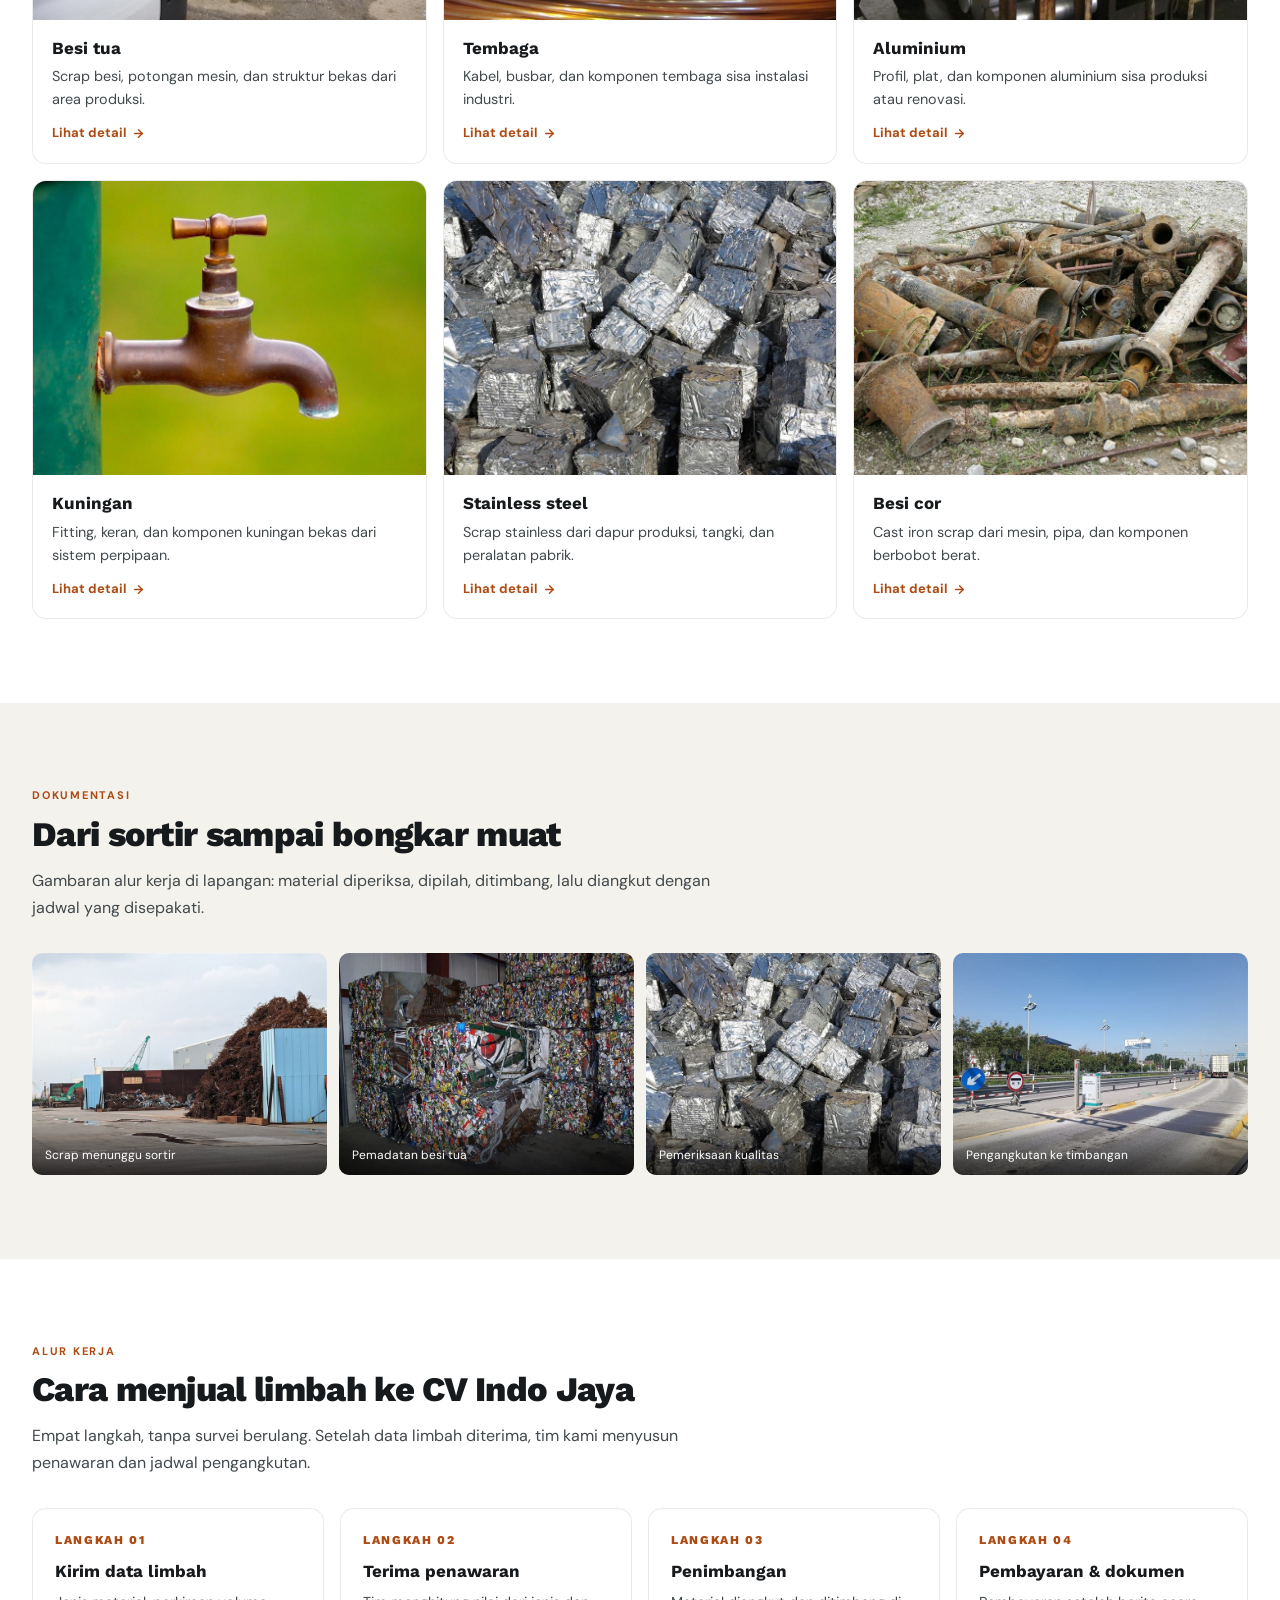
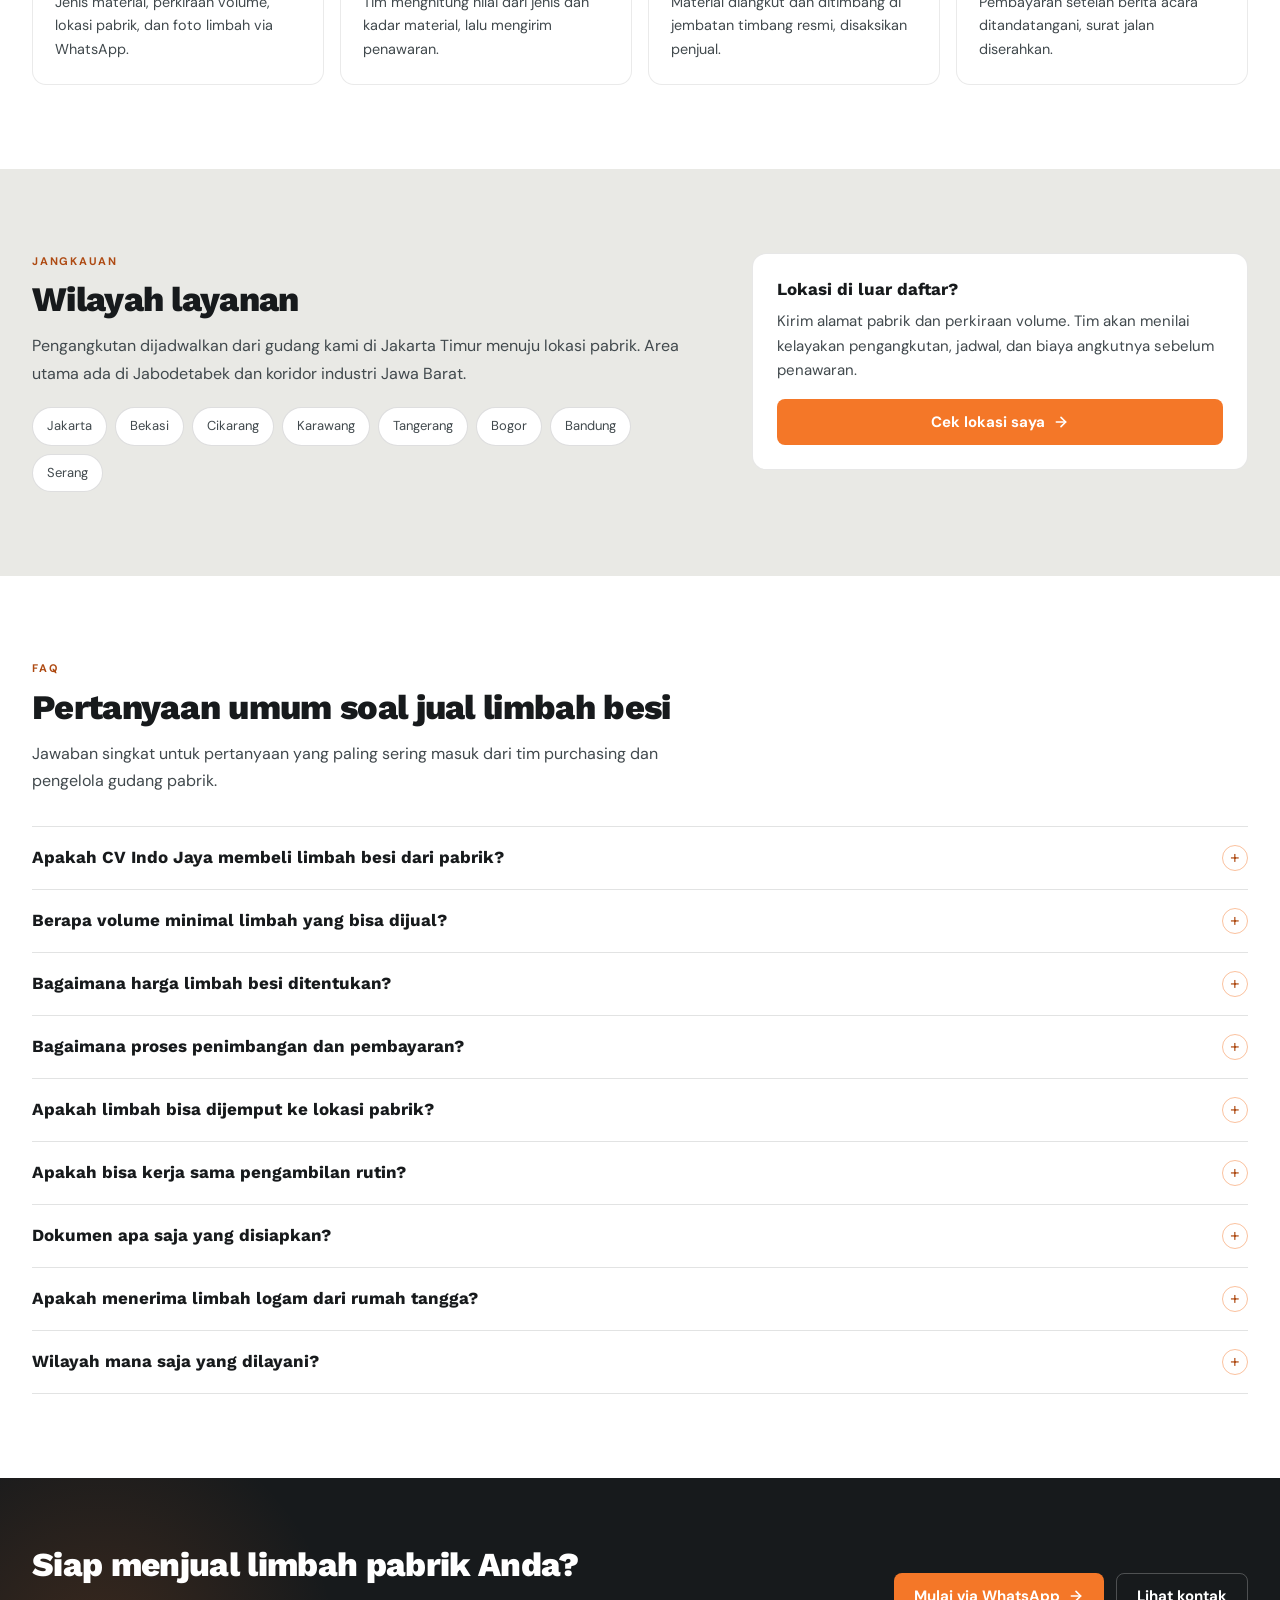
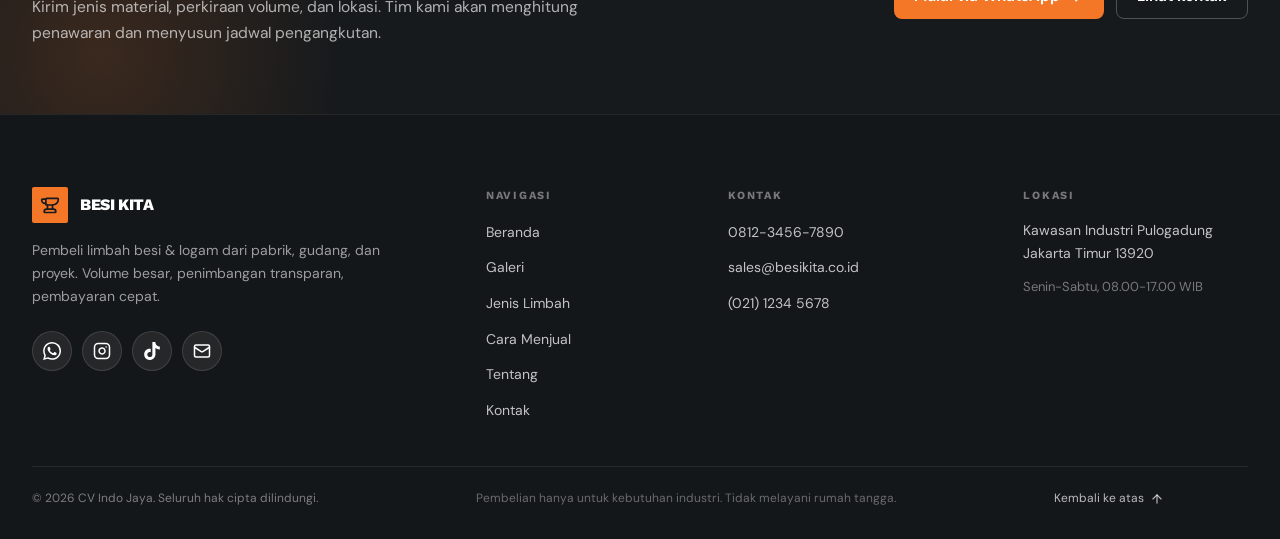
==== commit 56fcf505: "Kerangka desain halaman Tentang: hero foto, statistik, grid material, dokumentasi, alur, wilayah, FA" ====
--- a/tentang.html
+++ b/tentang.html
@@ -4,8 +4,8 @@
 <meta charset="utf-8" />
 <meta name="viewport" content="width=device-width, initial-scale=1" />
 <!-- ===== SEO DASAR ===== -->
-<title>Tentang CV Indo Jaya — Profil Pembeli Limbah Besi &amp; Logam Industri</title>
-<meta name="description" content="Profil CV Indo Jaya: pembeli limbah besi tua, tembaga, aluminium, dan kuningan volume besar untuk pabrik dan kawasan industri. Penimbangan transparan, dokumen lengkap." />
+<title>Tentang CV Indo Jaya — Pembeli Besi Tua &amp; Scrap Metal Pabrik</title>
+<meta name="description" content="Profil CV Indo Jaya: pembeli limbah besi tua, tembaga, aluminium, kuningan, dan stainless untuk pabrik. Penimbangan transparan, dokumen lengkap, volume besar." />
 <meta name="robots" content="index, follow, max-image-preview:large, max-snippet:-1" />
 <meta name="author" content="CV Indo Jaya" />
 <meta name="geo.region" content="ID" />
@@ -17,16 +17,16 @@
 <meta property="og:type" content="website" />
 <meta property="og:site_name" content="BESI KITA — CV Indo Jaya" />
 <meta property="og:locale" content="id_ID" />
-<meta property="og:title" content="Tentang CV Indo Jaya — Pembeli Limbah Besi &amp; Logam Industri" />
-<meta property="og:description" content="Profil CV Indo Jaya: pembeli limbah besi tua, tembaga, aluminium, dan kuningan volume besar langsung dari pabrik dan kawasan industri." />
+<meta property="og:title" content="Tentang CV Indo Jaya — Pembeli Besi Tua &amp; Scrap Metal Pabrik" />
+<meta property="og:description" content="Profil CV Indo Jaya: pembeli limbah besi tua, tembaga, aluminium, kuningan, dan stainless untuk pabrik. Penimbangan transparan, dokumen lengkap, volume besar." />
 <meta property="og:url" content="https://besikita.co.id/tentang.html" />
 <meta property="og:image" content="https://besikita.co.id/assets/hero/hero.jpg" />
 <meta property="og:image:width" content="1500" />
 <meta property="og:image:height" content="1130" />
 <meta property="og:image:alt" content="Area penampungan scrap besi dan logam di kawasan industri" />
 <meta name="twitter:card" content="summary_large_image" />
-<meta name="twitter:title" content="Tentang CV Indo Jaya — Pembeli Limbah Besi &amp; Logam Industri" />
-<meta name="twitter:description" content="Profil CV Indo Jaya: pembeli limbah besi tua, tembaga, aluminium, dan kuningan volume besar langsung dari pabrik." />
+<meta name="twitter:title" content="Tentang CV Indo Jaya — Pembeli Besi Tua &amp; Scrap Metal Pabrik" />
+<meta name="twitter:description" content="Profil CV Indo Jaya: pembeli limbah besi tua, tembaga, aluminium, kuningan, dan stainless untuk pabrik. Volume besar dan penimbangan transparan." />
 <meta name="twitter:image" content="https://besikita.co.id/assets/hero/hero.jpg" />
 
 <meta name="theme-color" content="#171a1c" />
@@ -36,6 +36,7 @@
 <link rel="preconnect" href="https://fonts.googleapis.com" />
 <link rel="preconnect" href="https://fonts.gstatic.com" crossorigin />
 <link href="https://fonts.googleapis.com/css2?family=DM+Sans:wght@400;700&family=Work+Sans:wght@700;800&display=swap" rel="stylesheet" />
+<link rel="preload" as="image" href="assets/hero/hero.jpg" fetchpriority="high" />
 
 <style>
   /* ============================================================
@@ -71,6 +72,7 @@
   p{margin:0}
   button{font:inherit;color:inherit}
   :focus-visible{outline:3px solid var(--orange);outline-offset:4px}
+  [id]{scroll-margin-top:88px}
   .skip-link{
     position:absolute;left:-9999px;top:0;z-index:100;
     padding:12px 18px;background:var(--orange);color:#171a1c;
@@ -129,115 +131,385 @@
   @media(min-width:768px){.mobile-menu{display:none!important}}
 
   /* ============================================================
-     PAGE HEAD
+     HERO HALAMAN
      ============================================================ */
   .page-head{
+    position:relative;overflow:hidden;
+    background:var(--coal);color:#fff;
+    padding:36px 0 0;
+  }
+  @media(min-width:768px){.page-head{padding:56px 0 0}}
+  .page-head::before{
+    content:"";position:absolute;pointer-events:none;
+    top:-160px;right:-120px;width:520px;height:520px;border-radius:50%;
+    background:radial-gradient(circle,rgba(244,119,40,.18),rgba(244,119,40,0) 68%);
+  }
+  .ph-grid{
     position:relative;
-    background:var(--coal);color:#fff;
-    padding:48px 0 56px;
-  }
-  @media(min-width:768px){.page-head{padding:64px 0 72px}}
-  .page-head::after{
-    content:"";position:absolute;left:0;right:0;bottom:0;height:3px;
-    background:linear-gradient(90deg,rgba(244,119,40,0),#f47728 50%,rgba(244,119,40,0));
-    opacity:.85;
-  }
+    display:grid;gap:34px;
+    padding-bottom:40px;
+  }
+  @media(min-width:980px){
+    .ph-grid{grid-template-columns:1.02fr .98fr;align-items:center;gap:56px;padding-bottom:56px}
+  }
+
   .crumb{
     display:flex;align-items:center;gap:8px;flex-wrap:wrap;
-    margin:0 0 18px;padding:0;list-style:none;
+    margin:0 0 16px;padding:0;list-style:none;
     font-size:.6875rem;font-weight:700;letter-spacing:.14em;text-transform:uppercase;
     color:rgba(255,255,255,.42);
   }
   .crumb a{transition:color .18s ease}
   .crumb a:hover{color:var(--orange)}
   .crumb li + li::before{content:"/";margin-right:8px;color:rgba(255,255,255,.22)}
+
   .page-title{
     margin:0;
     font-family:var(--font-head);font-weight:800;
-    font-size:clamp(2rem,4.6vw,3.15rem);
+    font-size:clamp(2rem,4.4vw,3.05rem);
     line-height:1.08;letter-spacing:-.025em;
   }
   .page-lead{
-    margin-top:18px;max-width:56ch;
+    margin-top:16px;max-width:56ch;
     font-size:1.0625rem;line-height:1.7;color:rgba(255,255,255,.72);
   }
 
+  .ph-actions{display:flex;flex-wrap:wrap;gap:12px;margin-top:26px}
+  .btn{
+    display:inline-flex;align-items:center;justify-content:center;gap:8px;
+    min-height:46px;padding:0 20px;border-radius:8px;
+    font-size:.9375rem;font-weight:700;line-height:1;
+    transition:background .2s ease,color .2s ease,border-color .2s ease,transform .2s ease;
+  }
+  .btn svg{width:16px;height:16px;flex:0 0 auto}
+  .btn-primary{background:var(--orange);color:#fff}
+  .btn-primary:hover{background:#ff8a3d;transform:translateY(-1px)}
+  .btn-ghost{border:1px solid rgba(255,255,255,.24);color:#fff}
+  .btn-ghost:hover{border-color:rgba(244,119,40,.7);color:var(--orange)}
+
+  .ph-media{position:relative;margin:0}
+  .ph-media img{
+    width:100%;height:100%;aspect-ratio:4/3;object-fit:cover;
+    border-radius:10px;
+    border:1px solid rgba(255,255,255,.14);
+    box-shadow:0 40px 80px -50px rgba(0,0,0,.9);
+  }
+  .ph-badge{
+    position:absolute;left:14px;bottom:14px;
+    display:inline-flex;align-items:center;gap:8px;
+    padding:9px 14px;border-radius:999px;
+    background:rgba(18,21,23,.88);
+    border:1px solid rgba(255,255,255,.16);
+    backdrop-filter:blur(6px);
+    font-size:.6875rem;font-weight:700;letter-spacing:.12em;text-transform:uppercase;
+    color:rgba(255,255,255,.82);
+  }
+  .ph-badge b{color:var(--orange);font-weight:800}
+
   /* ============================================================
-     ISI
+     STATISTIK (angka dummy)
      ============================================================ */
-  .about{padding:60px 0 76px}
-  @media(min-width:768px){.about{padding:84px 0 104px}}
-
-  .about-grid{display:grid;gap:48px}
+  .stats{
+    position:relative;
+    background:var(--coal);color:#fff;
+    border-top:1px solid rgba(255,255,255,.08);
+    padding:26px 0 30px;
+  }
+  .stats::after{
+    content:"";position:absolute;left:0;right:0;bottom:0;height:3px;
+    background:linear-gradient(90deg,rgba(244,119,40,0),#f47728 50%,rgba(244,119,40,0));
+    opacity:.9;
+  }
+  .stats-grid{display:grid;grid-template-columns:repeat(2,minmax(0,1fr));gap:24px 20px}
+  @media(min-width:800px){
+    .stats-grid{grid-template-columns:repeat(4,minmax(0,1fr));gap:0}
+    .stat{padding:0 26px;border-left:1px solid rgba(255,255,255,.1)}
+    .stat:first-child{padding-left:0;border-left:0}
+    .stat:last-child{padding-right:0}
+  }
+  .stat-num{
+    display:block;
+    font-family:var(--font-head);font-weight:800;
+    font-size:clamp(1.5rem,2.6vw,2.1rem);line-height:1;letter-spacing:-.02em;
+    color:var(--orange);
+  }
+  .stat-lbl{display:block;margin-top:7px;font-size:.8125rem;line-height:1.4;color:rgba(255,255,255,.6)}
+  .stats-note{
+    margin-top:20px;font-size:.6875rem;letter-spacing:.04em;
+    color:rgba(255,255,255,.3);
+  }
+
+  /* ============================================================
+     SECTION UMUM
+     ============================================================ */
+  .sec{padding:56px 0}
+  @media(min-width:768px){.sec{padding:84px 0}}
+  .sec-cream{background:var(--cream)}
+  .sec-paper{background:var(--paper)}
+  .sec-white{background:#fff}
+
+  .eyebrow{
+    margin:0;
+    font-size:.6875rem;font-weight:700;letter-spacing:.16em;text-transform:uppercase;
+    color:var(--orange-deep);
+  }
+  .eyebrow-light{color:var(--orange)}
+  .h2{
+    margin:10px 0 0;
+    font-family:var(--font-head);font-weight:800;
+    font-size:clamp(1.55rem,3.1vw,2.15rem);
+    line-height:1.16;letter-spacing:-.02em;
+  }
+  .sec-head{max-width:62ch;margin-bottom:32px}
+  .sec-sub{margin-top:12px;font-size:1rem;line-height:1.7;color:var(--body)}
+
+  /* ============================================================
+     PROFIL
+     ============================================================ */
+  .about-grid{display:grid;gap:44px}
   @media(min-width:1000px){
-    .about-grid{grid-template-columns:minmax(0,1fr) 340px;gap:64px;align-items:start}
-  }
-
-  .about h2{
-    margin:44px 0 0;
+    .about-grid{grid-template-columns:minmax(0,1fr) 320px;gap:64px;align-items:start}
+  }
+  .prose h2{
+    margin:40px 0 0;
     font-family:var(--font-head);font-weight:700;
     font-size:1.375rem;line-height:1.3;letter-spacing:-.01em;
   }
-  .about h2:first-child{margin-top:0}
-  .about p{
-    margin-top:14px;max-width:64ch;
-    font-size:1.0625rem;line-height:1.78;color:var(--body);
-  }
-  .about-list{
-    list-style:none;margin:20px 0 0;padding:0;max-width:64ch;
-    display:grid;gap:12px;
-  }
-  .about-list li{
-    display:flex;gap:12px;
-    font-size:1rem;line-height:1.65;color:var(--body);
-  }
-  .about-list li::before{
+  .prose h2:first-child{margin-top:0}
+  .prose .eyebrow + h2{margin-top:10px}
+  .prose .h2{font-size:clamp(1.55rem,3.1vw,2.15rem)}
+  .prose p{margin-top:14px;max-width:64ch;font-size:1.0625rem;line-height:1.78;color:var(--body)}
+  .prose-list{
+    list-style:none;margin:18px 0 0;padding:0;max-width:64ch;
+    display:grid;gap:11px;
+  }
+  .prose-list li{display:flex;gap:12px;font-size:1rem;line-height:1.65;color:var(--body)}
+  .prose-list li::before{
     content:"";flex:0 0 auto;
     width:7px;height:7px;border-radius:50%;background:var(--orange);margin-top:9px;
   }
-  .about a:hover{color:var(--orange-deep)}
-  .about-link{
-    text-decoration:underline;text-underline-offset:3px;
-    text-decoration-color:rgba(244,119,40,.55);
-  }
-  .about-link:hover{text-decoration-color:var(--orange)}
-
-  .about-card{
+  .prose a{text-decoration:underline;text-underline-offset:3px;text-decoration-color:rgba(244,119,40,.55)}
+  .prose a:hover{color:var(--orange-deep);text-decoration-color:var(--orange)}
+
+  .about-media{display:grid;grid-template-columns:repeat(2,minmax(0,1fr));gap:12px;margin-top:28px}
+  .about-media img{
+    width:100%;height:100%;aspect-ratio:4/3;object-fit:cover;border-radius:8px;
+  }
+
+  .fact-card{
     background:#fff;border:1px solid rgba(23,26,28,.1);border-radius:16px;
-    padding:26px;
+    padding:24px;
     box-shadow:0 28px 56px -44px rgba(23,26,28,.65);
   }
-  @media(min-width:1000px){.about-card{position:sticky;top:96px}}
-  .about-card h2{
+  @media(min-width:1000px){.fact-card{position:sticky;top:96px}}
+  .fact-card h2{
     margin:0;
     font-family:var(--font-head);font-weight:700;
     font-size:1.0625rem;line-height:1.35;
   }
-  .about-card p{
-    margin-top:10px;
-    font-size:.9375rem;line-height:1.65;color:var(--body);
-  }
-  .about-card ul{
-    list-style:none;margin:16px 0 0;padding:0;
-    display:grid;gap:9px;
-  }
-  .about-card li{
-    display:flex;gap:9px;
-    font-size:.875rem;line-height:1.5;color:#5a6266;
-  }
-  .about-card li::before{
-    content:"";flex:0 0 auto;
-    width:5px;height:5px;border-radius:50%;background:#c3c8c5;margin-top:8px;
-  }
-  .about-cta{
+  .fact-list{list-style:none;margin:14px 0 0;padding:0}
+  .fact-list li{
+    display:flex;align-items:baseline;justify-content:space-between;gap:14px;
+    padding:10px 0;border-bottom:1px dashed rgba(23,26,28,.14);
+    font-size:.875rem;
+  }
+  .fact-list li:last-child{border-bottom:0;padding-bottom:0}
+  .fact-k{color:#6d7579;flex:0 0 auto}
+  .fact-v{font-weight:700;text-align:right;color:var(--coal)}
+  .fact-cta{
     display:inline-flex;align-items:center;justify-content:center;gap:8px;
-    width:100%;min-height:46px;margin-top:20px;padding:0 18px;
-    border-radius:10px;background:var(--orange);color:#fff;
-    font-weight:700;font-size:.9375rem;
+    width:100%;min-height:44px;margin-top:18px;padding:0 16px;
+    border-radius:9px;background:var(--orange);color:#fff;
+    font-weight:700;font-size:.9rem;
     transition:background .2s ease,transform .2s ease;
   }
-  .about-cta:hover{background:#ff8a3d;transform:translateY(-1px)}
-  .about-cta svg{width:17px;height:17px}
+  .fact-cta:hover{background:#ff8a3d;transform:translateY(-1px)}
+  .fact-cta svg{width:16px;height:16px}
+  .fact-note{margin-top:12px;font-size:.6875rem;line-height:1.5;color:#8b9296}
+
+  /* ============================================================
+     PRINSIP
+     ============================================================ */
+  .val-grid{display:grid;gap:14px}
+  @media(min-width:640px){.val-grid{grid-template-columns:repeat(2,minmax(0,1fr))}}
+  @media(min-width:1000px){.val-grid{grid-template-columns:repeat(4,minmax(0,1fr))}}
+  .val{
+    background:#fff;border:1px solid rgba(23,26,28,.08);border-radius:14px;
+    padding:22px;
+  }
+  .val-ico{
+    display:grid;place-items:center;
+    width:42px;height:42px;margin-bottom:16px;border-radius:10px;
+    background:rgba(244,119,40,.12);color:var(--orange-deep);
+  }
+  .val-ico svg{width:20px;height:20px}
+  .val h3{
+    margin:0;
+    font-family:var(--font-head);font-weight:700;
+    font-size:1.0625rem;line-height:1.35;
+  }
+  .val p{margin-top:8px;font-size:.9375rem;line-height:1.65;color:var(--body)}
+
+  /* ============================================================
+     JENIS LIMBAH
+     ============================================================ */
+  .mat-grid{display:grid;gap:16px}
+  @media(min-width:600px){.mat-grid{grid-template-columns:repeat(2,minmax(0,1fr))}}
+  @media(min-width:980px){.mat-grid{grid-template-columns:repeat(3,minmax(0,1fr))}}
+  .mat{
+    display:flex;flex-direction:column;
+    background:#fff;border:1px solid rgba(23,26,28,.09);border-radius:14px;
+    overflow:hidden;
+    transition:transform .25s ease,border-color .25s ease,box-shadow .25s ease;
+  }
+  .mat:hover,.mat:focus-visible{
+    transform:translateY(-3px);
+    border-color:rgba(244,119,40,.45);
+    box-shadow:0 24px 44px -32px rgba(23,26,28,.7);
+  }
+  .mat-media{overflow:hidden;background:#dfe1de}
+  .mat-media img{
+    width:100%;height:100%;aspect-ratio:4/3;object-fit:cover;
+    transition:transform .6s ease;
+  }
+  .mat:hover .mat-media img{transform:scale(1.04)}
+  .mat-body{display:flex;flex-direction:column;flex:1;padding:17px 19px 19px}
+  .mat-body h3{
+    margin:0;
+    font-family:var(--font-head);font-weight:700;
+    font-size:1.0625rem;line-height:1.3;
+  }
+  .mat-body p{margin-top:6px;font-size:.9rem;line-height:1.6;color:var(--body);flex:1}
+  .mat-link{
+    display:inline-flex;align-items:center;gap:6px;
+    margin-top:12px;
+    font-size:.8125rem;font-weight:700;color:var(--orange-deep);
+  }
+  .mat-link svg{width:13px;height:13px;transition:transform .2s ease}
+  .mat:hover .mat-link svg{transform:translateX(3px)}
+
+  /* ============================================================
+     DOKUMENTASI
+     ============================================================ */
+  .photo-grid{display:grid;grid-template-columns:repeat(2,minmax(0,1fr));gap:12px}
+  @media(min-width:980px){.photo-grid{grid-template-columns:repeat(4,minmax(0,1fr))}}
+  .photo-grid figure{
+    position:relative;margin:0;overflow:hidden;border-radius:10px;background:#dfe1de;
+  }
+  .photo-grid img{
+    width:100%;height:100%;aspect-ratio:4/3;object-fit:cover;
+    transition:transform .6s ease;
+  }
+  .photo-grid figure:hover img{transform:scale(1.04)}
+  .photo-grid figcaption{
+    position:absolute;left:0;right:0;bottom:0;
+    padding:26px 13px 11px;
+    font-size:.75rem;line-height:1.4;color:#fff;
+    background:linear-gradient(to top,rgba(0,0,0,.74),rgba(0,0,0,0));
+  }
+
+  /* ============================================================
+     ALUR KERJA
+     ============================================================ */
+  .steps{list-style:none;margin:0;padding:0;display:grid;gap:14px}
+  @media(min-width:900px){.steps{grid-template-columns:repeat(4,minmax(0,1fr));gap:16px}}
+  .step{
+    position:relative;
+    background:#fff;border:1px solid rgba(23,26,28,.09);border-radius:14px;
+    padding:22px;
+  }
+  .step-n{
+    display:block;
+    font-family:var(--font-head);font-weight:800;
+    font-size:.75rem;letter-spacing:.14em;color:var(--orange-deep);
+  }
+  .step h3{
+    margin:9px 0 0;
+    font-family:var(--font-head);font-weight:700;
+    font-size:1.0625rem;line-height:1.35;
+  }
+  .step p{margin-top:8px;font-size:.9rem;line-height:1.65;color:var(--body)}
+
+  /* ============================================================
+     WILAYAH
+     ============================================================ */
+  .cov-grid{display:grid;gap:24px}
+  @media(min-width:1000px){.cov-grid{grid-template-columns:1.15fr .85fr;gap:48px;align-items:start}}
+  .chips{
+    display:flex;flex-wrap:wrap;gap:8px;
+    list-style:none;margin:20px 0 0;padding:0;
+  }
+  .chip{
+    padding:8px 14px;border-radius:999px;
+    background:#fff;border:1px solid rgba(23,26,28,.14);
+    font-size:.8125rem;color:var(--body);
+  }
+  .cov-card{
+    background:#fff;border:1px solid rgba(23,26,28,.1);border-radius:14px;
+    padding:24px;
+  }
+  .cov-card h3{
+    margin:0;
+    font-family:var(--font-head);font-weight:700;
+    font-size:1.0625rem;line-height:1.35;
+  }
+  .cov-card p{margin-top:8px;font-size:.9375rem;line-height:1.65;color:var(--body)}
+  .cov-card .btn{margin-top:16px;width:100%}
+
+  /* ============================================================
+     FAQ
+     ============================================================ */
+  .faq-list{margin-top:6px;border-top:1px solid rgba(23,26,28,.12)}
+  .faq-item{border-bottom:1px solid rgba(23,26,28,.12)}
+  .faq-item summary{
+    display:flex;align-items:center;justify-content:space-between;gap:18px;
+    padding:18px 0;cursor:pointer;list-style:none;
+    font-family:var(--font-head);font-weight:700;
+    font-size:1.0625rem;line-height:1.4;color:var(--coal);
+  }
+  .faq-item summary::-webkit-details-marker{display:none}
+  .faq-item summary::after{
+    content:"+";flex:0 0 auto;
+    display:grid;place-items:center;
+    width:26px;height:26px;border-radius:999px;
+    border:1px solid rgba(244,119,40,.45);
+    color:var(--orange-deep);font-size:1rem;font-weight:400;
+    transition:background .2s ease,color .2s ease,transform .25s ease;
+  }
+  .faq-item[open] summary::after{
+    content:"–";
+    background:var(--orange);border-color:var(--orange);color:#fff;
+    transform:rotate(180deg);
+  }
+  .faq-item p{
+    margin:0;padding:0 40px 20px 0;max-width:70ch;
+    font-size:.975rem;line-height:1.72;color:var(--body);
+  }
+
+  /* ============================================================
+     CTA PENUTUP
+     ============================================================ */
+  .cta-band{
+    position:relative;overflow:hidden;
+    background:var(--coal);color:#fff;
+    padding:52px 0;
+  }
+  @media(min-width:768px){.cta-band{padding:68px 0}}
+  .cta-band::before{
+    content:"";position:absolute;pointer-events:none;
+    left:-140px;bottom:-180px;width:480px;height:480px;border-radius:50%;
+    background:radial-gradient(circle,rgba(244,119,40,.16),rgba(244,119,40,0) 70%);
+  }
+  .cta-inner{position:relative;display:grid;gap:24px}
+  @media(min-width:900px){.cta-inner{grid-template-columns:1.15fr .85fr;align-items:center;gap:44px}}
+  .cta-band h2{
+    margin:0;
+    font-family:var(--font-head);font-weight:800;
+    font-size:clamp(1.5rem,3vw,2.1rem);line-height:1.15;letter-spacing:-.02em;
+  }
+  .cta-band p{margin-top:10px;max-width:52ch;font-size:.975rem;line-height:1.65;color:rgba(255,255,255,.66)}
+  .cta-actions{display:flex;flex-wrap:wrap;gap:12px}
+  @media(min-width:900px){.cta-actions{justify-content:flex-end}}
 
   /* ============================================================
      FOOTER
@@ -402,21 +674,133 @@
       "name": "CV Indo Jaya",
       "alternateName": "BESI KITA",
       "url": "https://besikita.co.id/",
-      "description": "Pembeli limbah besi dan logam skala industri untuk pabrik, gudang, dan kawasan industri."
+      "description": "Pembeli limbah besi dan logam skala industri. Menerima besi tua, scrap metal, tembaga, aluminium, dan kuningan dalam volume besar langsung dari pabrik dan kawasan industri di Indonesia.",
+      "areaServed": { "@type": "Country", "name": "Indonesia" },
+      "knowsAbout": [
+        "pembelian limbah besi",
+        "scrap metal",
+        "besi tua",
+        "limbah tembaga",
+        "limbah aluminium",
+        "kuningan bekas",
+        "limbah stainless steel",
+        "besi cor bekas"
+      ],
+      "contactPoint": {
+        "@type": "ContactPoint",
+        "contactType": "sales",
+        "availableLanguage": ["id"],
+        "areaServed": "ID"
+      }
+    },
+    {
+      "@type": "WebSite",
+      "@id": "https://besikita.co.id/#website",
+      "url": "https://besikita.co.id/",
+      "name": "BESI KITA — CV Indo Jaya",
+      "inLanguage": "id",
+      "publisher": { "@id": "https://besikita.co.id/#organisasi" }
     },
     {
       "@type": "AboutPage",
       "@id": "https://besikita.co.id/tentang.html#halaman",
       "url": "https://besikita.co.id/tentang.html",
-      "name": "Tentang CV Indo Jaya",
+      "name": "Tentang CV Indo Jaya — Pembeli Besi Tua & Scrap Metal Pabrik",
+      "description": "Profil CV Indo Jaya: pembeli limbah besi tua, tembaga, aluminium, kuningan, dan stainless untuk pabrik. Penimbangan transparan, dokumen lengkap, volume besar.",
       "inLanguage": "id",
-      "about": { "@id": "https://besikita.co.id/#organisasi" }
+      "isPartOf": { "@id": "https://besikita.co.id/#website" },
+      "about": { "@id": "https://besikita.co.id/#organisasi" },
+      "dateModified": "2026-11-08",
+      "primaryImageOfPage": {
+        "@type": "ImageObject",
+        "url": "https://besikita.co.id/assets/hero/hero.jpg",
+        "width": 1500,
+        "height": 1130
+      }
     },
     {
       "@type": "BreadcrumbList",
       "itemListElement": [
         { "@type": "ListItem", "position": 1, "name": "Beranda", "item": "https://besikita.co.id/" },
         { "@type": "ListItem", "position": 2, "name": "Tentang", "item": "https://besikita.co.id/tentang.html" }
+      ]
+    },
+    {
+      "@type": "FAQPage",
+      "@id": "https://besikita.co.id/tentang.html#faq",
+      "mainEntity": [
+        {
+          "@type": "Question",
+          "name": "Apakah CV Indo Jaya membeli limbah besi dari pabrik?",
+          "acceptedAnswer": {
+            "@type": "Answer",
+            "text": "Ya. Kami membeli limbah besi dan logam langsung dari pabrik, gudang, dan fasilitas produksi. Pembelian bersifat B2B dan tidak melayani rumah tangga."
+          }
+        },
+        {
+          "@type": "Question",
+          "name": "Berapa volume minimal limbah yang bisa dijual?",
+          "acceptedAnswer": {
+            "@type": "Answer",
+            "text": "Kami memprioritaskan volume besar agar pengangkutan efisien. Kirim perkiraan berat dan lokasi pabrik, tim akan menilai apakah pengambilan bisa dijadwalkan."
+          }
+        },
+        {
+          "@type": "Question",
+          "name": "Bagaimana harga limbah besi ditentukan?",
+          "acceptedAnswer": {
+            "@type": "Answer",
+            "text": "Harga mengikuti jenis logam, kadar material, kondisi, dan volume. Besi tua, tembaga, aluminium, dan kuningan dihitung terpisah, lalu ditawarkan per kilogram sebelum material diangkut."
+          }
+        },
+        {
+          "@type": "Question",
+          "name": "Bagaimana proses penimbangan dan pembayaran?",
+          "acceptedAnswer": {
+            "@type": "Answer",
+            "text": "Material ditimbang di jembatan timbang resmi. Hasil penimbangan dicatat dalam berita acara, dan pembayaran dilakukan setelah dokumen ditandatangani."
+          }
+        },
+        {
+          "@type": "Question",
+          "name": "Apakah limbah bisa dijemput ke lokasi pabrik?",
+          "acceptedAnswer": {
+            "@type": "Answer",
+            "text": "Bisa. Pengangkutan dijadwalkan sesuai volume dan akses kendaraan di lokasi, termasuk pengambilan bertahap untuk volume besar."
+          }
+        },
+        {
+          "@type": "Question",
+          "name": "Apakah bisa kerja sama pengambilan rutin?",
+          "acceptedAnswer": {
+            "@type": "Answer",
+            "text": "Bisa. Untuk pabrik dengan limbah produksi rutin, jadwal pengambilan dapat disusun berulang agar material tidak menumpuk di area kerja."
+          }
+        },
+        {
+          "@type": "Question",
+          "name": "Dokumen apa saja yang disiapkan?",
+          "acceptedAnswer": {
+            "@type": "Answer",
+            "text": "Berita acara penimbangan dan surat jalan. Dokumen ini bisa dipakai untuk pembukuan, audit internal, dan pencatatan aset perusahaan."
+          }
+        },
+        {
+          "@type": "Question",
+          "name": "Apakah menerima limbah logam dari rumah tangga?",
+          "acceptedAnswer": {
+            "@type": "Answer",
+            "text": "Tidak. CV Indo Jaya hanya melayani pembelian dari perusahaan, pabrik, gudang, dan kawasan industri."
+          }
+        },
+        {
+          "@type": "Question",
+          "name": "Wilayah mana saja yang dilayani?",
+          "acceptedAnswer": {
+            "@type": "Answer",
+            "text": "Area utama Jabodetabek, Cikarang, Karawang, dan Bandung. Untuk lokasi lain, kirim alamat pabrik untuk dicek jadwal dan biaya angkutnya."
+          }
+        }
       ]
     }
   ]
@@ -477,30 +861,80 @@
 <main id="konten">
 
   <!-- ============================================================
-       JUDUL HALAMAN
+       HERO HALAMAN
        ============================================================ -->
   <section class="page-head" aria-labelledby="tentang-title">
     <div class="wrap">
-      <ol class="crumb" aria-label="Breadcrumb">
-        <li><a href="index.html">Beranda</a></li>
-        <li aria-current="page">Tentang</li>
-      </ol>
-      <h1 class="page-title" id="tentang-title">Tentang CV Indo Jaya</h1>
-      <p class="page-lead">
-        Pembeli limbah besi dan logam untuk kebutuhan industri — dari pabrik, gudang,
-        sampai fasilitas produksi di kawasan industri.
-      </p>
+      <div class="ph-grid">
+
+        <div>
+          <ol class="crumb" aria-label="Breadcrumb">
+            <li><a href="index.html">Beranda</a></li>
+            <li aria-current="page">Tentang</li>
+          </ol>
+          <h1 class="page-title" id="tentang-title">Tentang CV Indo Jaya</h1>
+          <p class="page-lead">
+            Pembeli limbah besi tua, tembaga, aluminium, kuningan, dan stainless untuk
+            pabrik, gudang, serta kawasan industri. Volume besar, penimbangan transparan,
+            administrasi lengkap.
+          </p>
+          <div class="ph-actions">
+            <a class="btn btn-primary" href="https://wa.me/6281234567890?text=Halo%20CV%20Indo%20Jaya%2C%20saya%20ingin%20menjual%20limbah%20pabrik.%20Jenis%2C%20volume%2C%20dan%20lokasi%3A%20" target="_blank" rel="noopener noreferrer">
+              Konsultasi via WhatsApp
+              <svg viewBox="0 0 24 24" fill="none" stroke="currentColor" stroke-width="2.4" stroke-linecap="round" stroke-linejoin="round" aria-hidden="true"><path d="M5 12h14"/><path d="m12 5 7 7-7 7"/></svg>
+            </a>
+            <a class="btn btn-ghost" href="index.html#jenis-limbah">Lihat jenis limbah</a>
+          </div>
+        </div>
+
+        <figure class="ph-media">
+          <img src="assets/hero/hero.jpg" width="1500" height="1130"
+               alt="Area penampungan scrap besi tua dan logam di kawasan industri"
+               loading="eager" decoding="async" fetchpriority="high" />
+          <!-- TODO(dummy): ganti tahun sesuai data perusahaan -->
+          <span class="ph-badge">Melayani industri sejak <b>2010</b></span>
+        </figure>
+
+      </div>
     </div>
   </section>
 
   <!-- ============================================================
-       ISI PROFIL
+       STATISTIK — SEMUA ANGKA DUMMY, GANTI DENGAN DATA ASLI
        ============================================================ -->
-  <section class="about" aria-label="Profil perusahaan">
+  <section class="stats" aria-label="Ringkasan perusahaan">
+    <div class="wrap">
+      <div class="stats-grid">
+        <div class="stat">
+          <span class="stat-num">2010</span>
+          <span class="stat-lbl">Mulai melayani industri</span>
+        </div>
+        <div class="stat">
+          <span class="stat-num">500+</span>
+          <span class="stat-lbl">Ton kapasitas per bulan</span>
+        </div>
+        <div class="stat">
+          <span class="stat-num">120+</span>
+          <span class="stat-lbl">Pabrik &amp; gudang</span>
+        </div>
+        <div class="stat">
+          <span class="stat-num">6</span>
+          <span class="stat-lbl">Jenis logam utama</span>
+        </div>
+      </div>
+      <p class="stats-note">*Angka sementara untuk pratinjau desain.</p>
+    </div>
+  </section>
+
+  <!-- ============================================================
+       PROFIL
+       ============================================================ -->
+  <section class="sec sec-cream" aria-labelledby="profil-title">
     <div class="wrap about-grid">
 
-      <div>
-        <h2>Siapa kami</h2>
+      <div class="prose">
+        <p class="eyebrow">Profil perusahaan</p>
+        <h2 class="h2" id="profil-title">Siapa CV Indo Jaya</h2>
         <p>
           CV Indo Jaya adalah pembeli limbah besi dan logam yang bekerja untuk kebutuhan
           industri. Kami membeli besi tua, scrap metal, tembaga, aluminium, kuningan, dan
@@ -514,8 +948,17 @@
           pembukuan perusahaan.
         </p>
 
+        <div class="about-media">
+          <img src="assets/gallery/galeri-01.jpg" width="720" height="542"
+               alt="Area penampungan scrap besi dan logam di kawasan industri"
+               loading="lazy" decoding="async" />
+          <img src="assets/gallery/galeri-05.jpg" width="720" height="480"
+               alt="Petugas memeriksa komponen logam di gudang pabrik"
+               loading="lazy" decoding="async" />
+        </div>
+
         <h2>Yang kami layani</h2>
-        <ul class="about-list">
+        <ul class="prose-list">
           <li>Pabrik manufaktur dengan limbah produksi rutin.</li>
           <li>Gudang dan fasilitas produksi yang menyimpan scrap dalam jumlah besar.</li>
           <li>Kawasan industri yang membutuhkan pengangkutan terjadwal.</li>
@@ -523,7 +966,7 @@
         </ul>
 
         <h2>Prinsip kerja</h2>
-        <ul class="about-list">
+        <ul class="prose-list">
           <li>Penawaran terbuka, dihitung dari jenis, kadar, dan volume material.</li>
           <li>Penimbangan di jembatan timbang resmi dan dicatat di berita acara.</li>
           <li>Dokumen serah terima lengkap untuk pembukuan dan audit internal.</li>
@@ -531,31 +974,385 @@
         </ul>
 
         <p>
-          Lihat <a class="about-link" href="index.html#jenis-limbah">jenis limbah yang kami terima</a>
-          atau <a class="about-link" href="index.html#cara-menjual">alur cara menjual</a> untuk
-          gambaran prosesnya.
+          Lihat <a href="index.html#jenis-limbah">jenis limbah yang kami terima</a>
+          atau <a href="index.html#cara-menjual">alur cara menjual</a> untuk gambaran
+          prosesnya.
         </p>
       </div>
 
-      <aside class="about-card" aria-labelledby="profil-card-title">
-        <h2 id="profil-card-title">Profil perusahaan</h2>
-        <p>
-          Bagian ini akan dilengkapi dengan profil resmi CV Indo Jaya agar calon mitra
-          bisa menilai perusahaan sebelum bekerja sama.
-        </p>
-        <ul>
-          <li>Legalitas dan izin usaha</li>
-          <li>Tahun berdiri dan struktur perusahaan</li>
-          <li>Kapasitas armada dan alat bongkar muat</li>
-          <li>Wilayah layanan</li>
-          <li>Pengalaman penanganan limbah pabrik</li>
+      <!-- TODO(dummy): semua isi kartu ini contoh, ganti dengan data resmi perusahaan -->
+      <aside class="fact-card" aria-labelledby="fakta-title">
+        <h2 id="fakta-title">Fakta singkat</h2>
+        <ul class="fact-list">
+          <li><span class="fact-k">Badan usaha</span><span class="fact-v">CV</span></li>
+          <li><span class="fact-k">Berdiri</span><span class="fact-v">2010</span></li>
+          <li><span class="fact-k">Kapasitas</span><span class="fact-v">±500 ton/bulan</span></li>
+          <li><span class="fact-k">Armada</span><span class="fact-v">12 unit truk</span></li>
+          <li><span class="fact-k">Wilayah</span><span class="fact-v">Jabodetabek–Karawang</span></li>
+          <li><span class="fact-k">Fokus</span><span class="fact-v">B2B volume besar</span></li>
         </ul>
-        <a class="about-cta" href="https://wa.me/6281234567890?text=Halo%20CV%20Indo%20Jaya%2C%20saya%20ingin%20mengetahui%20profil%20perusahaan.%20" target="_blank" rel="noopener noreferrer">
+        <a class="fact-cta" href="https://wa.me/6281234567890?text=Halo%20CV%20Indo%20Jaya%2C%20saya%20ingin%20mengetahui%20profil%20perusahaan.%20" target="_blank" rel="noopener noreferrer">
           Hubungi tim kami
           <svg viewBox="0 0 24 24" fill="none" stroke="currentColor" stroke-width="2.4" stroke-linecap="round" stroke-linejoin="round" aria-hidden="true"><path d="M5 12h14"/><path d="m12 5 7 7-7 7"/></svg>
         </a>
+        <p class="fact-note">Data pada kartu ini masih contoh dan akan diperbarui dengan profil resmi.</p>
       </aside>
 
+    </div>
+  </section>
+
+  <!-- ============================================================
+       PRINSIP
+       ============================================================ -->
+  <section class="sec sec-paper" aria-labelledby="nilai-title">
+    <div class="wrap">
+      <header class="sec-head">
+        <p class="eyebrow">Cara kami bekerja</p>
+        <h2 class="h2" id="nilai-title">Empat hal yang kami jaga di setiap transaksi</h2>
+        <p class="sec-sub">
+          Menjual limbah pabrik bukan sekadar soal harga tertinggi. Yang menentukan adalah
+          kejelasan hitungan, bukti timbangan, dan dokumen yang bisa dipertanggungjawabkan.
+        </p>
+      </header>
+
+      <div class="val-grid">
+        <div class="val">
+          <span class="val-ico" aria-hidden="true">
+            <svg viewBox="0 0 24 24" fill="none" stroke="currentColor" stroke-width="2" stroke-linecap="round" stroke-linejoin="round"><path d="m3 17 6-6 4 4 8-8"/><path d="M14 7h7v7"/></svg>
+          </span>
+          <h3>Harga mengikuti pasar</h3>
+          <p>Nilai dihitung dari jenis, kadar, dan volume material — bukan angka rata-rata yang sama untuk semua limbah.</p>
+        </div>
+        <div class="val">
+          <span class="val-ico" aria-hidden="true">
+            <svg viewBox="0 0 24 24" fill="none" stroke="currentColor" stroke-width="2" stroke-linecap="round" stroke-linejoin="round"><path d="M12 3v3"/><path d="M5 21h14"/><path d="M6 21 8 7h8l2 14"/><path d="M4 7h16"/><path d="M9 12h6"/></svg>
+          </span>
+          <h3>Timbangan terbuka</h3>
+          <p>Penimbangan dilakukan di jembatan timbang resmi, hasilnya dicatat, dan penjual bisa ikut menyaksikan.</p>
+        </div>
+        <div class="val">
+          <span class="val-ico" aria-hidden="true">
+            <svg viewBox="0 0 24 24" fill="none" stroke="currentColor" stroke-width="2" stroke-linecap="round" stroke-linejoin="round"><path d="M14 2H6a2 2 0 0 0-2 2v16a2 2 0 0 0 2 2h12a2 2 0 0 0 2-2V8z"/><path d="M14 2v6h6"/><path d="M9 15h6"/><path d="M9 18h4"/></svg>
+          </span>
+          <h3>Dokumen rapi</h3>
+          <p>Berita acara penimbangan dan surat jalan disiapkan untuk pembukuan, audit internal, dan pencatatan aset.</p>
+        </div>
+        <div class="val">
+          <span class="val-ico" aria-hidden="true">
+            <svg viewBox="0 0 24 24" fill="none" stroke="currentColor" stroke-width="2" stroke-linecap="round" stroke-linejoin="round"><path d="M3 17h13V6H3z"/><path d="M16 10h3l2 3v4h-5"/><circle cx="7" cy="18" r="2"/><circle cx="18" cy="18" r="2"/></svg>
+          </span>
+          <h3>Jadwal terkendali</h3>
+          <p>Pengangkutan bisa bertahap agar area pabrik tidak penuh dan aktivitas produksi tetap berjalan.</p>
+        </div>
+      </div>
+    </div>
+  </section>
+
+  <!-- ============================================================
+       JENIS LIMBAH
+       ============================================================ -->
+  <section class="sec sec-white" aria-labelledby="material-title">
+    <div class="wrap">
+      <header class="sec-head">
+        <p class="eyebrow">Material</p>
+        <h2 class="h2" id="material-title">Jenis limbah logam yang kami beli</h2>
+        <p class="sec-sub">
+          Kami membeli limbah logam dari proses produksi, perawatan mesin, dan bongkaran
+          fasilitas pabrik. Setiap jenis dihitung terpisah sesuai kadar dan kondisi material.
+        </p>
+      </header>
+
+      <div class="mat-grid">
+
+        <a class="mat" href="index.html#jenis-limbah">
+          <div class="mat-media">
+            <img src="assets/materials/besi-tua.jpg" width="800" height="600"
+                 alt="Tumpukan besi tua dan scrap logam di area penampungan pabrik"
+                 loading="lazy" decoding="async" />
+          </div>
+          <div class="mat-body">
+            <h3>Besi tua</h3>
+            <p>Scrap besi, potongan mesin, dan struktur bekas dari area produksi.</p>
+            <span class="mat-link">Lihat detail
+              <svg viewBox="0 0 24 24" fill="none" stroke="currentColor" stroke-width="2.6" stroke-linecap="round" stroke-linejoin="round" aria-hidden="true"><path d="M5 12h14"/><path d="m12 5 7 7-7 7"/></svg>
+            </span>
+          </div>
+        </a>
+
+        <a class="mat" href="index.html#jenis-limbah">
+          <div class="mat-media">
+            <img src="assets/materials/tembaga.jpg" width="800" height="600"
+                 alt="Batang tembaga bekas dari instalasi industri"
+                 loading="lazy" decoding="async" />
+          </div>
+          <div class="mat-body">
+            <h3>Tembaga</h3>
+            <p>Kabel, busbar, dan komponen tembaga sisa instalasi industri.</p>
+            <span class="mat-link">Lihat detail
+              <svg viewBox="0 0 24 24" fill="none" stroke="currentColor" stroke-width="2.6" stroke-linecap="round" stroke-linejoin="round" aria-hidden="true"><path d="M5 12h14"/><path d="m12 5 7 7-7 7"/></svg>
+            </span>
+          </div>
+        </a>
+
+        <a class="mat" href="index.html#jenis-limbah">
+          <div class="mat-media">
+            <img src="assets/materials/aluminium.jpg" width="800" height="600"
+                 alt="Blok aluminium sisa produksi pabrik"
+                 loading="lazy" decoding="async" />
+          </div>
+          <div class="mat-body">
+            <h3>Aluminium</h3>
+            <p>Profil, plat, dan komponen aluminium sisa produksi atau renovasi.</p>
+            <span class="mat-link">Lihat detail
+              <svg viewBox="0 0 24 24" fill="none" stroke="currentColor" stroke-width="2.6" stroke-linecap="round" stroke-linejoin="round" aria-hidden="true"><path d="M5 12h14"/><path d="m12 5 7 7-7 7"/></svg>
+            </span>
+          </div>
+        </a>
+
+        <a class="mat" href="index.html#jenis-limbah">
+          <div class="mat-media">
+            <img src="assets/materials/kuningan.jpg" width="800" height="600"
+                 alt="Fitting dan keran kuningan bekas dari fasilitas pabrik"
+                 loading="lazy" decoding="async" />
+          </div>
+          <div class="mat-body">
+            <h3>Kuningan</h3>
+            <p>Fitting, keran, dan komponen kuningan bekas dari sistem perpipaan.</p>
+            <span class="mat-link">Lihat detail
+              <svg viewBox="0 0 24 24" fill="none" stroke="currentColor" stroke-width="2.6" stroke-linecap="round" stroke-linejoin="round" aria-hidden="true"><path d="M5 12h14"/><path d="m12 5 7 7-7 7"/></svg>
+            </span>
+          </div>
+        </a>
+
+        <a class="mat" href="index.html#jenis-limbah">
+          <div class="mat-media">
+            <img src="assets/materials/stainless.jpg" width="800" height="600"
+                 alt="Balingan scrap stainless steel di area penampungan"
+                 loading="lazy" decoding="async" />
+          </div>
+          <div class="mat-body">
+            <h3>Stainless steel</h3>
+            <p>Scrap stainless dari dapur produksi, tangki, dan peralatan pabrik.</p>
+            <span class="mat-link">Lihat detail
+              <svg viewBox="0 0 24 24" fill="none" stroke="currentColor" stroke-width="2.6" stroke-linecap="round" stroke-linejoin="round" aria-hidden="true"><path d="M5 12h14"/><path d="m12 5 7 7-7 7"/></svg>
+            </span>
+          </div>
+        </a>
+
+        <a class="mat" href="index.html#jenis-limbah">
+          <div class="mat-media">
+            <img src="assets/materials/besi-cor.jpg" width="800" height="600"
+                 alt="Potongan besi cor bekas atau cast iron scrap"
+                 loading="lazy" decoding="async" />
+          </div>
+          <div class="mat-body">
+            <h3>Besi cor</h3>
+            <p>Cast iron scrap dari mesin, pipa, dan komponen berbobot berat.</p>
+            <span class="mat-link">Lihat detail
+              <svg viewBox="0 0 24 24" fill="none" stroke="currentColor" stroke-width="2.6" stroke-linecap="round" stroke-linejoin="round" aria-hidden="true"><path d="M5 12h14"/><path d="m12 5 7 7-7 7"/></svg>
+            </span>
+          </div>
+        </a>
+
+      </div>
+    </div>
+  </section>
+
+  <!-- ============================================================
+       DOKUMENTASI
+       ============================================================ -->
+  <section class="sec sec-cream" aria-labelledby="foto-title">
+    <div class="wrap">
+      <header class="sec-head">
+        <p class="eyebrow">Dokumentasi</p>
+        <h2 class="h2" id="foto-title">Dari sortir sampai bongkar muat</h2>
+        <p class="sec-sub">
+          Gambaran alur kerja di lapangan: material diperiksa, dipilah, ditimbang, lalu
+          diangkut dengan jadwal yang disepakati.
+        </p>
+      </header>
+
+      <div class="photo-grid">
+        <figure>
+          <img src="assets/gallery/galeri-02.jpg" width="720" height="542"
+               alt="Tumpukan scrap metal pabrik yang menunggu proses sortir"
+               loading="lazy" decoding="async" />
+          <figcaption>Scrap menunggu sortir</figcaption>
+        </figure>
+        <figure>
+          <img src="assets/gallery/galeri-03.jpg" width="720" height="539"
+               alt="Balingan besi tua hasil pemadatan sebelum pengangkutan"
+               loading="lazy" decoding="async" />
+          <figcaption>Pemadatan besi tua</figcaption>
+        </figure>
+        <figure>
+          <img src="assets/gallery/galeri-04.jpg" width="720" height="540"
+               alt="Pemeriksaan kualitas scrap besi sebelum penimbangan"
+               loading="lazy" decoding="async" />
+          <figcaption>Pemeriksaan kualitas</figcaption>
+        </figure>
+        <figure>
+          <img src="assets/gallery/galeri-06.jpg" width="720" height="540"
+               alt="Truk pengangkut limbah logam menuju jembatan timbang"
+               loading="lazy" decoding="async" />
+          <figcaption>Pengangkutan ke timbangan</figcaption>
+        </figure>
+      </div>
+    </div>
+  </section>
+
+  <!-- ============================================================
+       ALUR KERJA
+       ============================================================ -->
+  <section class="sec sec-white" aria-labelledby="alur-title">
+    <div class="wrap">
+      <header class="sec-head">
+        <p class="eyebrow">Alur kerja</p>
+        <h2 class="h2" id="alur-title">Cara menjual limbah ke CV Indo Jaya</h2>
+        <p class="sec-sub">
+          Empat langkah, tanpa survei berulang. Setelah data limbah diterima, tim kami
+          menyusun penawaran dan jadwal pengangkutan.
+        </p>
+      </header>
+
+      <ol class="steps">
+        <li class="step">
+          <span class="step-n">LANGKAH 01</span>
+          <h3>Kirim data limbah</h3>
+          <p>Jenis material, perkiraan volume, lokasi pabrik, dan foto limbah via WhatsApp.</p>
+        </li>
+        <li class="step">
+          <span class="step-n">LANGKAH 02</span>
+          <h3>Terima penawaran</h3>
+          <p>Tim menghitung nilai dari jenis dan kadar material, lalu mengirim penawaran.</p>
+        </li>
+        <li class="step">
+          <span class="step-n">LANGKAH 03</span>
+          <h3>Penimbangan</h3>
+          <p>Material diangkut dan ditimbang di jembatan timbang resmi, disaksikan penjual.</p>
+        </li>
+        <li class="step">
+          <span class="step-n">LANGKAH 04</span>
+          <h3>Pembayaran &amp; dokumen</h3>
+          <p>Pembayaran setelah berita acara ditandatangani, surat jalan diserahkan.</p>
+        </li>
+      </ol>
+    </div>
+  </section>
+
+  <!-- ============================================================
+       WILAYAH LAYANAN — DAFTAR DUMMY
+       ============================================================ -->
+  <section class="sec sec-paper" aria-labelledby="wilayah-title">
+    <div class="wrap cov-grid">
+      <div>
+        <p class="eyebrow">Jangkauan</p>
+        <h2 class="h2" id="wilayah-title">Wilayah layanan</h2>
+        <p class="sec-sub">
+          Pengangkutan dijadwalkan dari gudang kami di Jakarta Timur menuju lokasi pabrik.
+          Area utama ada di Jabodetabek dan koridor industri Jawa Barat.
+        </p>
+        <!-- TODO(dummy): sesuaikan daftar wilayah dengan jangkauan sebenarnya -->
+        <ul class="chips">
+          <li class="chip">Jakarta</li>
+          <li class="chip">Bekasi</li>
+          <li class="chip">Cikarang</li>
+          <li class="chip">Karawang</li>
+          <li class="chip">Tangerang</li>
+          <li class="chip">Bogor</li>
+          <li class="chip">Bandung</li>
+          <li class="chip">Serang</li>
+        </ul>
+      </div>
+
+      <div class="cov-card">
+        <h3>Lokasi di luar daftar?</h3>
+        <p>
+          Kirim alamat pabrik dan perkiraan volume. Tim akan menilai kelayakan
+          pengangkutan, jadwal, dan biaya angkutnya sebelum penawaran.
+        </p>
+        <a class="btn btn-primary" href="https://wa.me/6281234567890?text=Halo%20CV%20Indo%20Jaya%2C%20lokasi%20pabrik%20saya%20di%20luar%20daftar.%20Alamat%20dan%20volume%3A%20" target="_blank" rel="noopener noreferrer">
+          Cek lokasi saya
+          <svg viewBox="0 0 24 24" fill="none" stroke="currentColor" stroke-width="2.4" stroke-linecap="round" stroke-linejoin="round" aria-hidden="true"><path d="M5 12h14"/><path d="m12 5 7 7-7 7"/></svg>
+        </a>
+      </div>
+    </div>
+  </section>
+
+  <!-- ============================================================
+       FAQ
+       ============================================================ -->
+  <section class="sec sec-white" id="faq" aria-labelledby="faq-title">
+    <div class="wrap">
+      <header class="sec-head">
+        <p class="eyebrow">FAQ</p>
+        <h2 class="h2" id="faq-title">Pertanyaan umum soal jual limbah besi</h2>
+        <p class="sec-sub">
+          Jawaban singkat untuk pertanyaan yang paling sering masuk dari tim purchasing
+          dan pengelola gudang pabrik.
+        </p>
+      </header>
+
+      <div class="faq-list">
+        <details class="faq-item">
+          <summary>Apakah CV Indo Jaya membeli limbah besi dari pabrik?</summary>
+          <p>Ya. Kami membeli limbah besi dan logam langsung dari pabrik, gudang, dan fasilitas produksi. Pembelian bersifat B2B dan tidak melayani rumah tangga.</p>
+        </details>
+        <details class="faq-item">
+          <summary>Berapa volume minimal limbah yang bisa dijual?</summary>
+          <p>Kami memprioritaskan volume besar agar pengangkutan efisien. Kirim perkiraan berat dan lokasi pabrik, tim akan menilai apakah pengambilan bisa dijadwalkan.</p>
+        </details>
+        <details class="faq-item">
+          <summary>Bagaimana harga limbah besi ditentukan?</summary>
+          <p>Harga mengikuti jenis logam, kadar material, kondisi, dan volume. Besi tua, tembaga, aluminium, dan kuningan dihitung terpisah, lalu ditawarkan per kilogram sebelum material diangkut.</p>
+        </details>
+        <details class="faq-item">
+          <summary>Bagaimana proses penimbangan dan pembayaran?</summary>
+          <p>Material ditimbang di jembatan timbang resmi. Hasil penimbangan dicatat dalam berita acara, dan pembayaran dilakukan setelah dokumen ditandatangani.</p>
+        </details>
+        <details class="faq-item">
+          <summary>Apakah limbah bisa dijemput ke lokasi pabrik?</summary>
+          <p>Bisa. Pengangkutan dijadwalkan sesuai volume dan akses kendaraan di lokasi, termasuk pengambilan bertahap untuk volume besar.</p>
+        </details>
+        <details class="faq-item">
+          <summary>Apakah bisa kerja sama pengambilan rutin?</summary>
+          <p>Bisa. Untuk pabrik dengan limbah produksi rutin, jadwal pengambilan dapat disusun berulang agar material tidak menumpuk di area kerja.</p>
+        </details>
+        <details class="faq-item">
+          <summary>Dokumen apa saja yang disiapkan?</summary>
+          <p>Berita acara penimbangan dan surat jalan. Dokumen ini bisa dipakai untuk pembukuan, audit internal, dan pencatatan aset perusahaan.</p>
+        </details>
+        <details class="faq-item">
+          <summary>Apakah menerima limbah logam dari rumah tangga?</summary>
+          <p>Tidak. CV Indo Jaya hanya melayani pembelian dari perusahaan, pabrik, gudang, dan kawasan industri.</p>
+        </details>
+        <details class="faq-item">
+          <summary>Wilayah mana saja yang dilayani?</summary>
+          <p>Area utama Jabodetabek, Cikarang, Karawang, dan Bandung. Untuk lokasi lain, kirim alamat pabrik untuk dicek jadwal dan biaya angkutnya.</p>
+        </details>
+      </div>
+    </div>
+  </section>
+
+  <!-- ============================================================
+       CTA PENUTUP
+       ============================================================ -->
+  <section class="cta-band" aria-labelledby="cta-title">
+    <div class="wrap cta-inner">
+      <div>
+        <h2 id="cta-title">Siap menjual limbah pabrik Anda?</h2>
+        <p>
+          Kirim jenis material, perkiraan volume, dan lokasi. Tim kami akan menghitung
+          penawaran dan menyusun jadwal pengangkutan.
+        </p>
+      </div>
+      <div class="cta-actions">
+        <a class="btn btn-primary" href="https://wa.me/6281234567890?text=Halo%20CV%20Indo%20Jaya%2C%20saya%20ingin%20menjual%20limbah.%20Jenis%2C%20volume%2C%20dan%20lokasi%3A%20" target="_blank" rel="noopener noreferrer">
+          Mulai via WhatsApp
+          <svg viewBox="0 0 24 24" fill="none" stroke="currentColor" stroke-width="2.4" stroke-linecap="round" stroke-linejoin="round" aria-hidden="true"><path d="M5 12h14"/><path d="m12 5 7 7-7 7"/></svg>
+        </a>
+        <a class="btn btn-ghost" href="index.html#kontak">Lihat kontak</a>
+      </div>
     </div>
   </section>
 
@@ -628,7 +1425,7 @@
     </div>
 
     <div class="ft-bottom">
-      <p>Ac 2026 CV Indo Jaya. Seluruh hak cipta dilindungi.</p>
+      <p>© 2026 CV Indo Jaya. Seluruh hak cipta dilindungi.</p>
       <p class="ft-note">Pembelian hanya untuk kebutuhan industri. Tidak melayani rumah tangga.</p>
       <a class="ft-top" href="#konten">Kembali ke atas
         <svg viewBox="0 0 24 24" fill="none" stroke="currentColor" stroke-width="2" stroke-linecap="round" stroke-linejoin="round" aria-hidden="true"><path d="M12 19V5"/><path d="m5 12 7-7 7 7"/></svg>
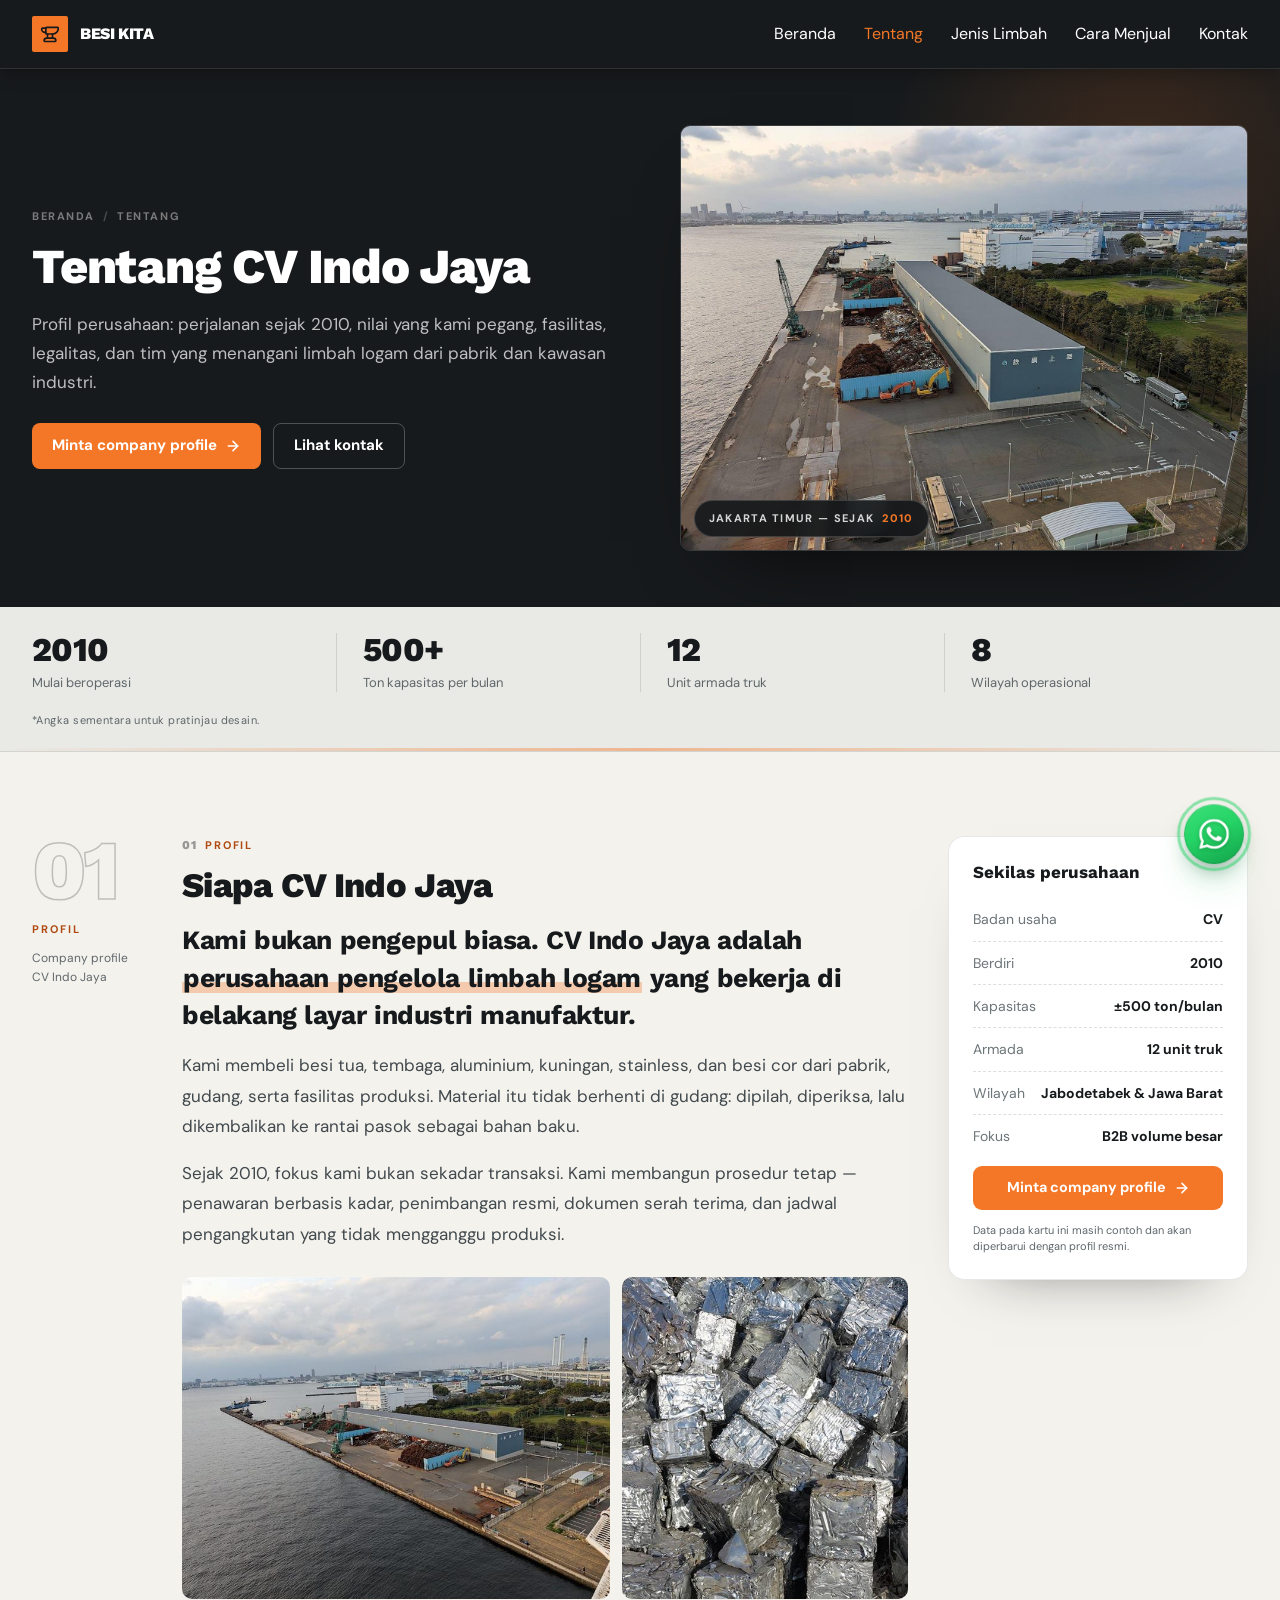
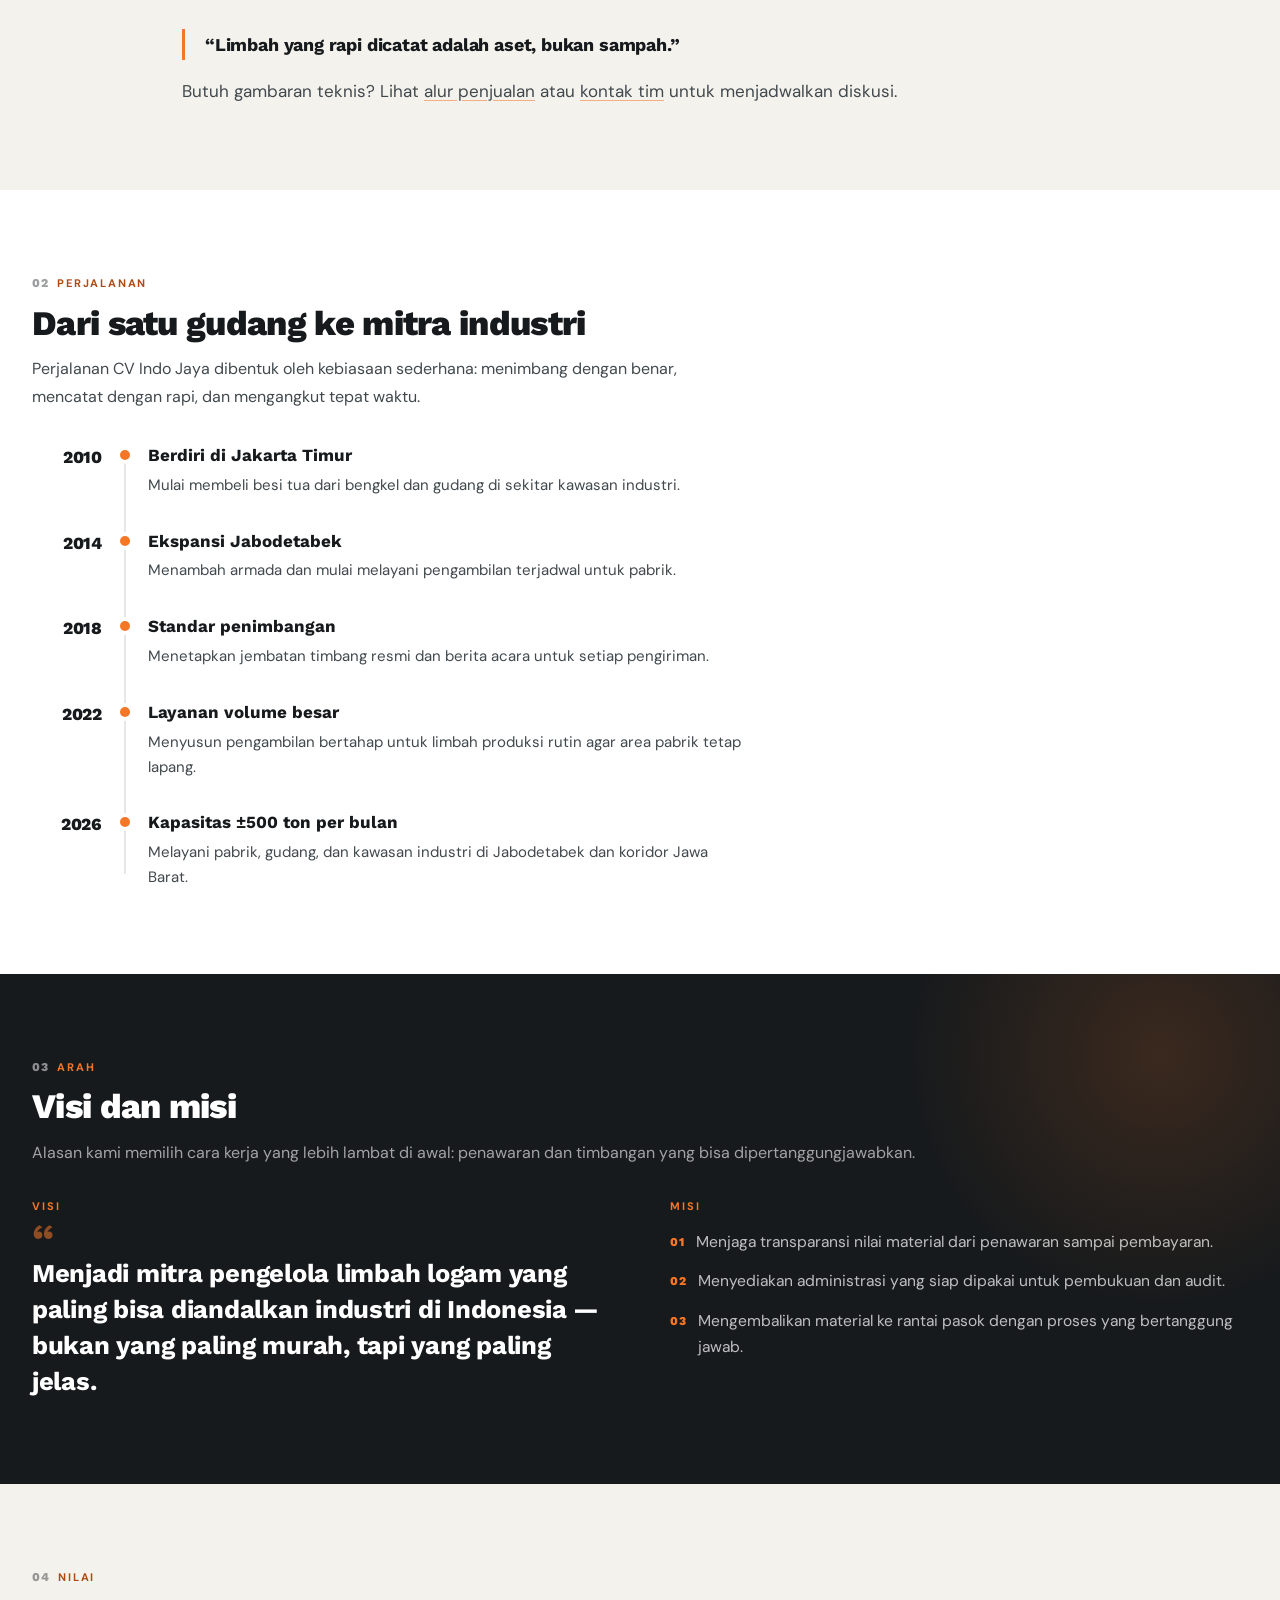
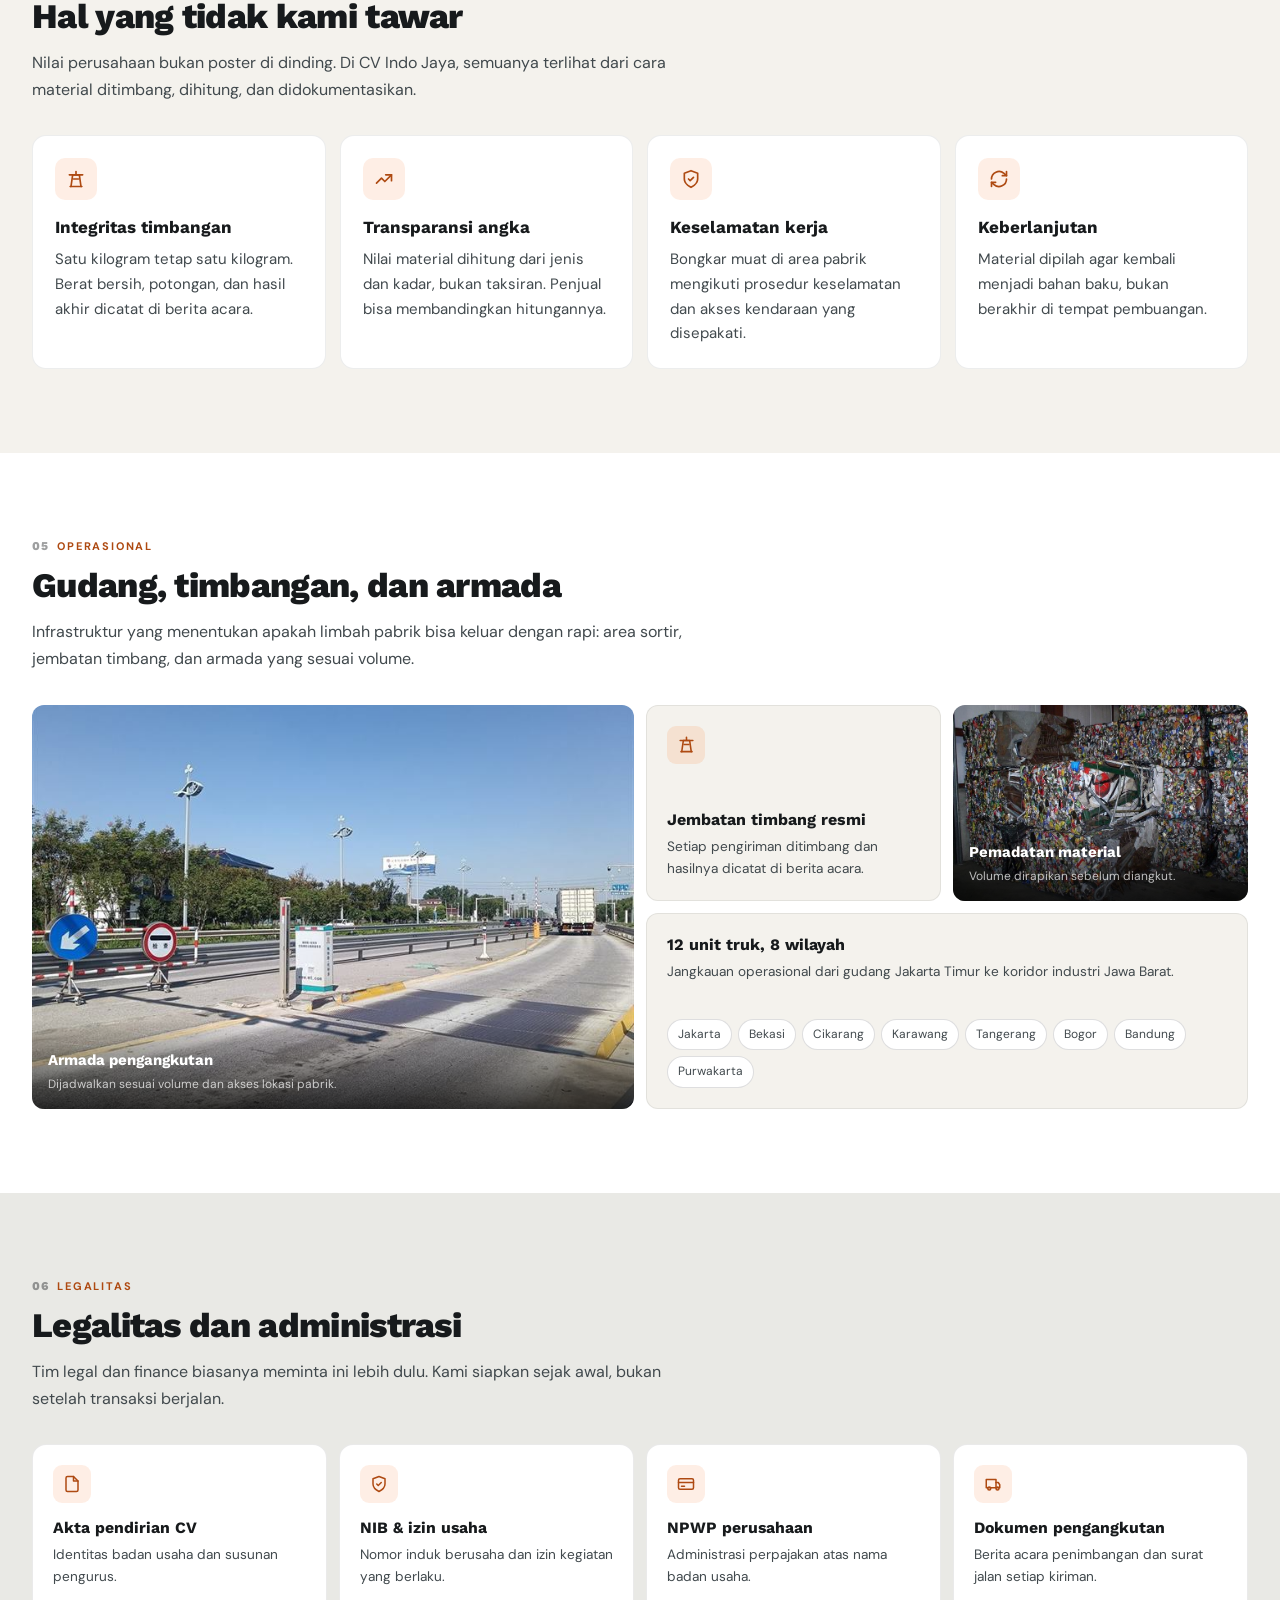
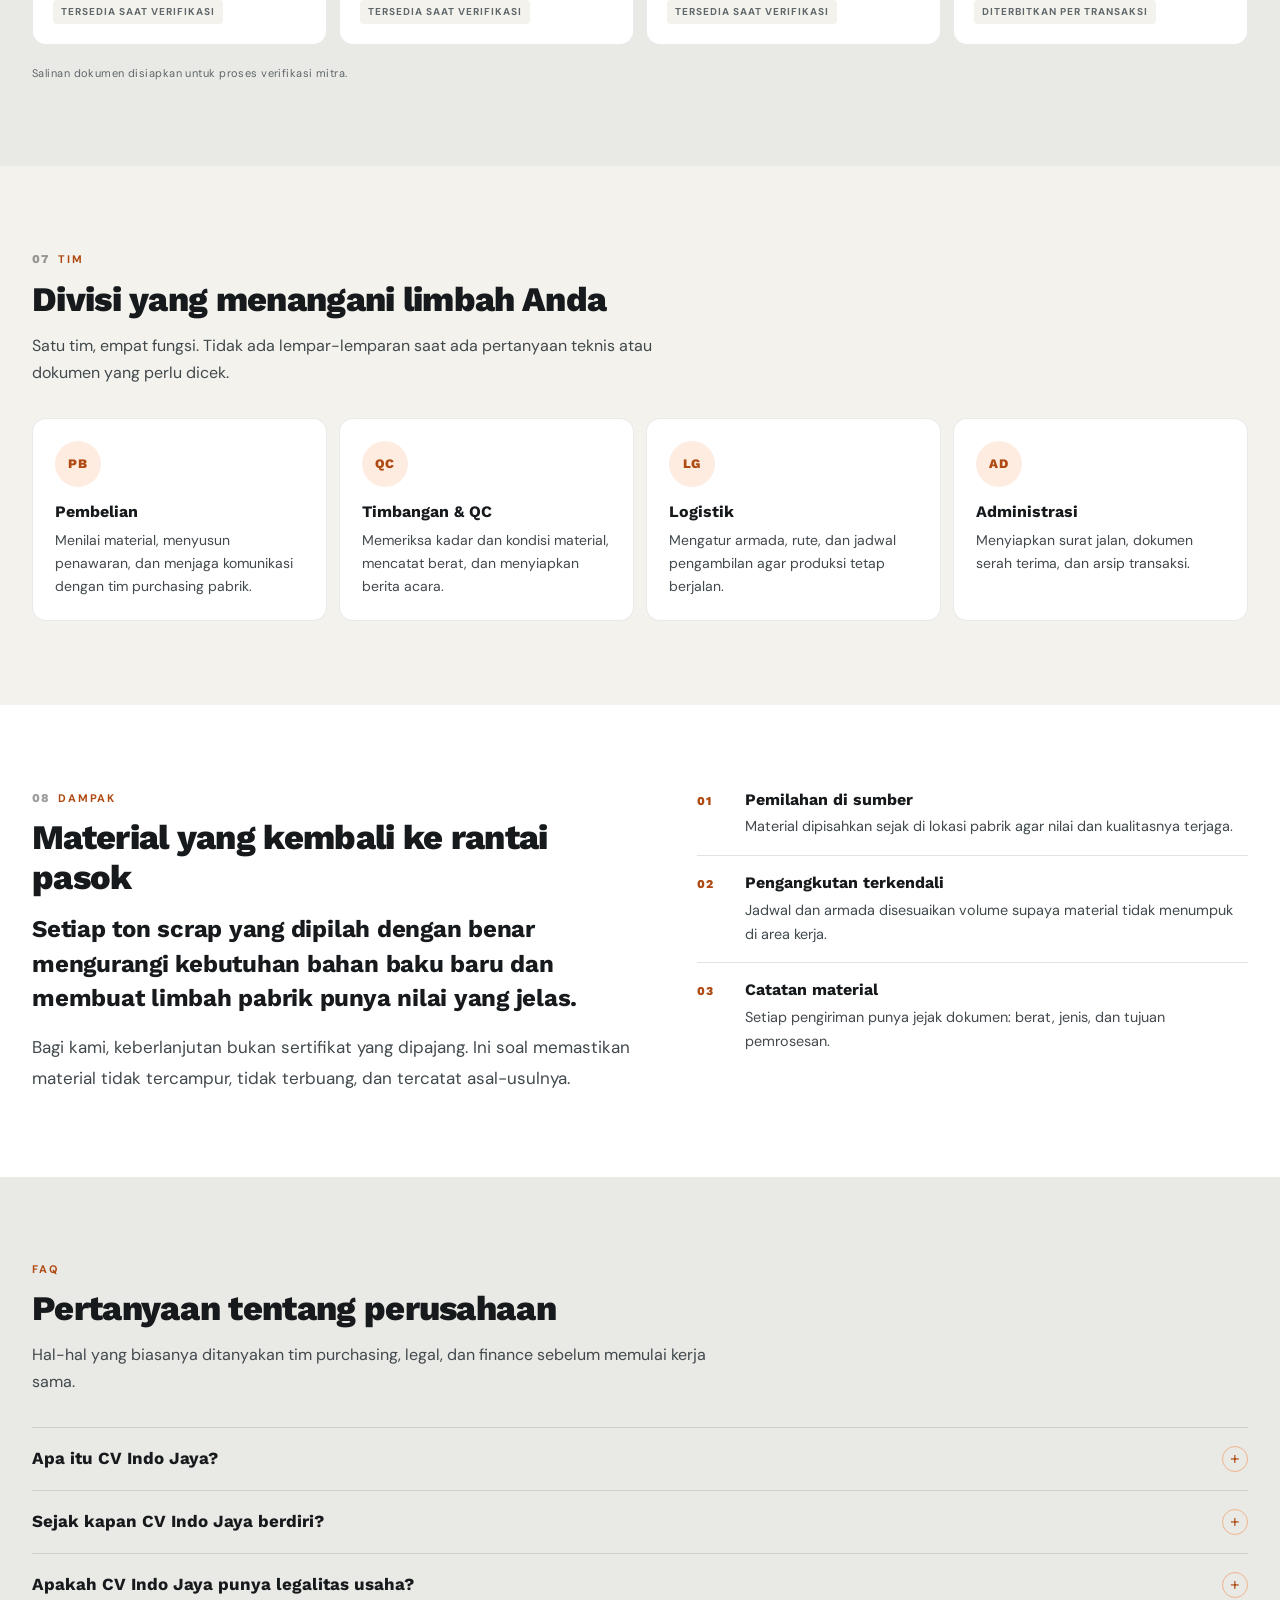
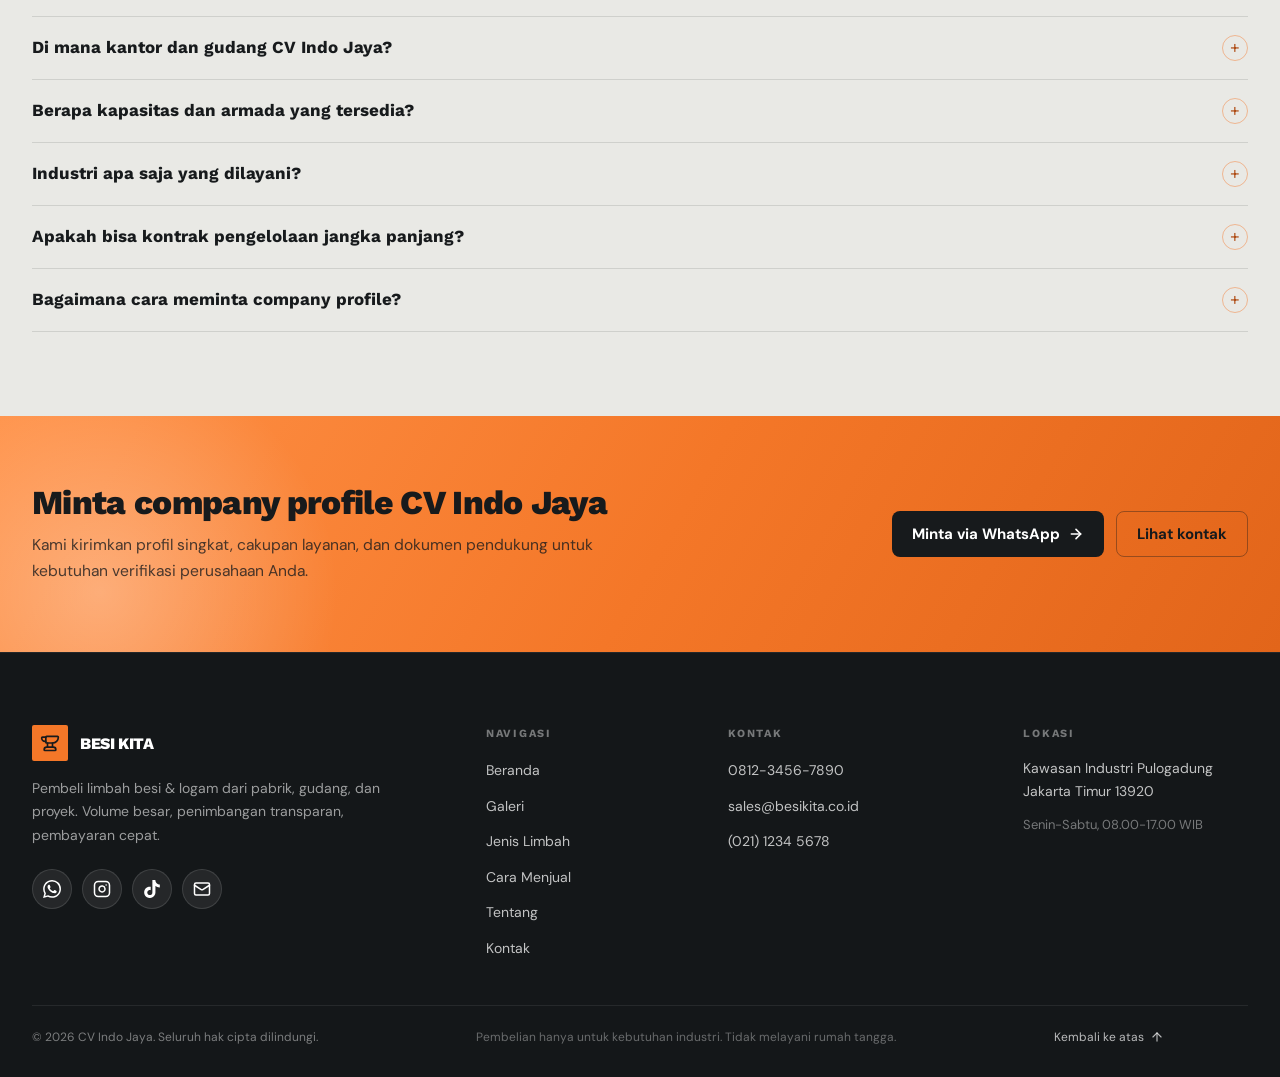
==== commit 3c7c90e1: "Desain ulang halaman Tentang sebagai profil perusahaan + SEO khusus" ====
--- a/tentang.html
+++ b/tentang.html
@@ -4,8 +4,8 @@
 <meta charset="utf-8" />
 <meta name="viewport" content="width=device-width, initial-scale=1" />
 <!-- ===== SEO DASAR ===== -->
-<title>Tentang CV Indo Jaya — Pembeli Besi Tua &amp; Scrap Metal Pabrik</title>
-<meta name="description" content="Profil CV Indo Jaya: pembeli limbah besi tua, tembaga, aluminium, kuningan, dan stainless untuk pabrik. Penimbangan transparan, dokumen lengkap, volume besar." />
+<title>Profil CV Indo Jaya — Pengelola Limbah Besi &amp; Logam Industri</title>
+<meta name="description" content="Profil perusahaan CV Indo Jaya: sejarah sejak 2010, visi misi, nilai, fasilitas, legalitas, tim, dan komitmen pengelolaan limbah besi serta logam industri." />
 <meta name="robots" content="index, follow, max-image-preview:large, max-snippet:-1" />
 <meta name="author" content="CV Indo Jaya" />
 <meta name="geo.region" content="ID" />
@@ -17,16 +17,16 @@
 <meta property="og:type" content="website" />
 <meta property="og:site_name" content="BESI KITA — CV Indo Jaya" />
 <meta property="og:locale" content="id_ID" />
-<meta property="og:title" content="Tentang CV Indo Jaya — Pembeli Besi Tua &amp; Scrap Metal Pabrik" />
-<meta property="og:description" content="Profil CV Indo Jaya: pembeli limbah besi tua, tembaga, aluminium, kuningan, dan stainless untuk pabrik. Penimbangan transparan, dokumen lengkap, volume besar." />
+<meta property="og:title" content="Profil CV Indo Jaya — Pengelola Limbah Besi &amp; Logam Industri" />
+<meta property="og:description" content="Profil perusahaan CV Indo Jaya: sejarah sejak 2010, visi misi, nilai, fasilitas, legalitas, tim, dan komitmen pengelolaan limbah besi serta logam industri." />
 <meta property="og:url" content="https://besikita.co.id/tentang.html" />
 <meta property="og:image" content="https://besikita.co.id/assets/hero/hero.jpg" />
 <meta property="og:image:width" content="1500" />
 <meta property="og:image:height" content="1130" />
-<meta property="og:image:alt" content="Area penampungan scrap besi dan logam di kawasan industri" />
+<meta property="og:image:alt" content="Gudang operasional CV Indo Jaya di kawasan industri" />
 <meta name="twitter:card" content="summary_large_image" />
-<meta name="twitter:title" content="Tentang CV Indo Jaya — Pembeli Besi Tua &amp; Scrap Metal Pabrik" />
-<meta name="twitter:description" content="Profil CV Indo Jaya: pembeli limbah besi tua, tembaga, aluminium, kuningan, dan stainless untuk pabrik. Volume besar dan penimbangan transparan." />
+<meta name="twitter:title" content="Profil CV Indo Jaya — Pengelola Limbah Besi &amp; Logam Industri" />
+<meta name="twitter:description" content="Profil perusahaan CV Indo Jaya: sejarah, visi misi, fasilitas, legalitas, tim, dan komitmen pengelolaan limbah besi serta logam industri." />
 <meta name="twitter:image" content="https://besikita.co.id/assets/hero/hero.jpg" />
 
 <meta name="theme-color" content="#171a1c" />
@@ -325,7 +325,7 @@
   }
   .fact-cta:hover{background:#ff8a3d;transform:translateY(-1px)}
   .fact-cta svg{width:16px;height:16px}
-  .fact-note{margin-top:12px;font-size:.6875rem;line-height:1.5;color:#8b9296}
+  .fact-note{margin-top:12px;font-size:.6875rem;line-height:1.5;color:#5f676b}
 
   /* ============================================================
      PRINSIP
@@ -660,6 +660,243 @@
     html{scroll-behavior:auto}
     *,*::before,*::after{transition:none!important;animation:none!important}
   }
+  /* ============================================================
+     STATISTIK — VERSI TERANG
+     ============================================================ */
+  .stats.stats-light{
+    background:var(--paper);color:var(--coal);
+    border-top:0;border-bottom:1px solid rgba(23,26,28,.1);
+    padding:26px 0 22px;
+  }
+  .stats.stats-light::after{opacity:.45}
+  .stats.stats-light .stat{border-color:rgba(23,26,28,.12)}
+  .stats.stats-light .stat-num{color:var(--coal)}
+  .stats.stats-light .stat-lbl{color:#5f676b}
+  .stats.stats-light .stats-note{color:#5f676b}
+
+  /* ============================================================
+     KICKER & PROFIL EDITORIAL
+     ============================================================ */
+  .kicker{
+    display:flex;align-items:baseline;gap:9px;margin:0 0 8px;
+    font-size:.6875rem;font-weight:700;letter-spacing:.16em;text-transform:uppercase;
+    color:var(--orange-deep);
+  }
+  .kicker em{
+    font-style:normal;font-family:var(--font-head);font-weight:800;
+    font-size:.75rem;letter-spacing:.06em;color:rgba(23,26,28,.42);
+  }
+  .kicker.on-dark{color:var(--orange)}
+  .kicker.on-dark em{color:rgba(255,255,255,.5)}
+
+  .rail{display:none}
+  .profile{display:grid;gap:32px}
+  @media(min-width:1000px){
+    .profile{grid-template-columns:minmax(0,1fr) 300px;gap:48px;align-items:start}
+  }
+  @media(min-width:1240px){
+    .profile{grid-template-columns:110px minmax(0,1fr) 300px;gap:40px}
+    .rail{display:block;position:sticky;top:100px}
+  }
+  .rail-num{
+    font-family:var(--font-head);font-weight:800;font-size:5.25rem;line-height:.82;
+    letter-spacing:-.05em;color:transparent;
+    -webkit-text-stroke:1.5px rgba(23,26,28,.24);
+  }
+  .rail-k{
+    margin-top:16px;font-size:.6875rem;font-weight:700;letter-spacing:.18em;
+    text-transform:uppercase;color:var(--orange-deep);
+  }
+  .rail-note{margin-top:10px;font-size:.75rem;line-height:1.6;color:#5f676b;max-width:16ch}
+
+  .statement{
+    margin:16px 0 0;max-width:46ch;
+    font-family:var(--font-head);font-weight:700;
+    font-size:clamp(1.25rem,2.3vw,1.65rem);line-height:1.42;letter-spacing:-.015em;
+    color:var(--coal);
+  }
+  .statement .mark{
+    background:linear-gradient(transparent 64%,rgba(244,119,40,.32) 64%);
+    padding:0 1px;
+  }
+  .p-copy{margin:16px 0 0;max-width:66ch;font-size:1.0625rem;line-height:1.8;color:var(--body)}
+  .p-copy a{text-decoration:underline;text-underline-offset:3px;text-decoration-color:rgba(244,119,40,.55)}
+  .p-copy a:hover{color:var(--orange-deep)}
+  .pull{
+    margin:30px 0 0;padding:2px 0 2px 20px;max-width:52ch;
+    border-left:3px solid var(--orange);
+    font-family:var(--font-head);font-weight:700;
+    font-size:1.125rem;line-height:1.5;letter-spacing:-.01em;color:var(--coal);
+  }
+  .profile-media{display:grid;grid-template-columns:1.2fr .8fr;gap:12px;margin-top:28px}
+  .profile-media img{width:100%;height:100%;aspect-ratio:4/3;object-fit:cover;border-radius:10px}
+
+  /* ============================================================
+     TIMELINE
+     ============================================================ */
+  .tl{position:relative;list-style:none;margin:34px 0 0;padding:0}
+  .tl::before{
+    content:"";position:absolute;left:92px;top:10px;bottom:16px;
+    width:2px;background:rgba(23,26,28,.1);
+  }
+  .tl-item{position:relative;display:grid;grid-template-columns:70px minmax(0,1fr);gap:46px;padding-bottom:32px}
+  .tl-item:last-child{padding-bottom:0}
+  .tl-item::before{
+    content:"";position:absolute;left:88px;top:6px;
+    width:10px;height:10px;border-radius:50%;
+    background:var(--orange);box-shadow:0 0 0 4px #fff;
+  }
+  .tl-year{
+    font-family:var(--font-head);font-weight:800;font-size:1.0625rem;
+    letter-spacing:-.01em;text-align:right;color:var(--coal);
+  }
+  .tl-body h3{margin:0;font-family:var(--font-head);font-weight:700;font-size:1.0625rem;line-height:1.35}
+  .tl-body p{margin-top:6px;max-width:60ch;font-size:.9375rem;line-height:1.65;color:var(--body)}
+  @media(max-width:639px){
+    .tl::before{left:5px;top:8px}
+    .tl-item{grid-template-columns:1fr;gap:6px;padding-left:28px;padding-bottom:26px}
+    .tl-year{text-align:left;font-size:.9375rem;color:var(--orange-deep)}
+    .tl-item::before{left:1px;top:6px;width:9px;height:9px}
+  }
+
+  /* ============================================================
+     VISI & MISI
+     ============================================================ */
+  .vision{position:relative;overflow:hidden;background:var(--coal);color:#fff;padding:56px 0}
+  @media(min-width:768px){.vision{padding:84px 0}}
+  .vision::before{
+    content:"";position:absolute;pointer-events:none;
+    top:-180px;right:-140px;width:520px;height:520px;border-radius:50%;
+    background:radial-gradient(circle,rgba(244,119,40,.16),rgba(244,119,40,0) 68%);
+  }
+  .vision .wrap{position:relative}
+  .vision .sec-sub{color:rgba(255,255,255,.6)}
+  .vm{display:grid;gap:34px;margin-top:32px}
+  @media(min-width:900px){.vm{grid-template-columns:1fr 1fr;gap:60px}}
+  .vm h3{margin:0;font-size:.6875rem;font-weight:700;letter-spacing:.18em;text-transform:uppercase;color:var(--orange)}
+  .vision-q{
+    margin:14px 0 0;
+    font-family:var(--font-head);font-weight:700;
+    font-size:clamp(1.2rem,2.2vw,1.6rem);line-height:1.4;letter-spacing:-.01em;color:#fff;
+  }
+  .vision-q::before{content:"“";display:block;margin-bottom:6px;font-size:2.6rem;line-height:.5;color:rgba(244,119,40,.55)}
+  .misi{list-style:none;margin:14px 0 0;padding:0;display:grid;gap:14px;counter-reset:misi}
+  .misi li{display:flex;gap:12px;font-size:.975rem;line-height:1.65;color:rgba(255,255,255,.72)}
+  .misi li::before{
+    counter-increment:misi;content:"0" counter(misi);
+    flex:0 0 auto;font-family:var(--font-head);font-weight:800;
+    font-size:.75rem;letter-spacing:.06em;color:var(--orange);padding-top:3px;
+  }
+
+  /* ============================================================
+     BENTO FASILITAS
+     ============================================================ */
+  .bento{display:grid;grid-template-columns:1fr;gap:12px}
+  @media(min-width:760px){.bento{grid-template-columns:repeat(2,minmax(0,1fr))}}
+  @media(min-width:1000px){
+    .bento{grid-template-columns:repeat(4,minmax(0,1fr));grid-auto-rows:196px}
+    .b-wide{grid-column:span 2}
+    .b-tall{grid-row:span 2}
+  }
+  .bento figure{margin:0;position:relative;overflow:hidden;border-radius:12px;background:#dfe1de}
+  .bento figure img{width:100%;height:100%;aspect-ratio:4/3;object-fit:cover;transition:transform .6s ease}
+  @media(min-width:1000px){.bento figure img{aspect-ratio:auto}}
+  .bento figure:hover img{transform:scale(1.04)}
+  .bento figcaption{
+    position:absolute;left:0;right:0;bottom:0;padding:28px 16px 14px;
+    background:linear-gradient(to top,rgba(0,0,0,.76),rgba(0,0,0,0));color:#fff;
+  }
+  .bento figcaption b{display:block;font-family:var(--font-head);font-weight:700;font-size:.9375rem}
+  .bento figcaption span{display:block;margin-top:3px;font-size:.75rem;color:rgba(255,255,255,.72)}
+  .b-tile{
+    display:flex;flex-direction:column;justify-content:space-between;gap:14px;
+    padding:20px;border-radius:12px;
+    background:var(--cream);border:1px solid rgba(23,26,28,.08);
+  }
+  .b-ico{
+    display:grid;place-items:center;width:38px;height:38px;border-radius:9px;
+    background:rgba(244,119,40,.14);color:var(--orange-deep);
+  }
+  .b-ico svg{width:19px;height:19px}
+  .b-tile h3{margin:0;font-family:var(--font-head);font-weight:700;font-size:1rem;line-height:1.35}
+  .b-tile p{margin-top:6px;font-size:.85rem;line-height:1.6;color:var(--body)}
+  .b-tile .chips{margin-top:0;gap:6px}
+  .b-tile .chip{padding:5px 10px;font-size:.75rem;background:#fff}
+
+  /* ============================================================
+     LEGALITAS
+     ============================================================ */
+  .docs{display:grid;gap:12px}
+  @media(min-width:640px){.docs{grid-template-columns:repeat(2,minmax(0,1fr))}}
+  @media(min-width:1000px){.docs{grid-template-columns:repeat(4,minmax(0,1fr))}}
+  .doc{background:#fff;border:1px solid rgba(23,26,28,.09);border-radius:14px;padding:20px}
+  .d-ico{
+    display:grid;place-items:center;width:38px;height:38px;border-radius:9px;
+    background:rgba(244,119,40,.12);color:var(--orange-deep);
+  }
+  .d-ico svg{width:18px;height:18px}
+  .doc h3{margin:14px 0 0;font-family:var(--font-head);font-weight:700;font-size:.9875rem;line-height:1.35}
+  .doc p{margin-top:6px;font-size:.85rem;line-height:1.6;color:var(--body)}
+  .d-note{
+    display:inline-block;margin-top:12px;padding:4px 8px;border-radius:4px;
+    background:var(--cream);font-size:.625rem;font-weight:700;
+    letter-spacing:.1em;text-transform:uppercase;color:#5f676b;
+  }
+
+  /* ============================================================
+     TIM & DIVISI
+     ============================================================ */
+  .team{display:grid;gap:12px}
+  @media(min-width:640px){.team{grid-template-columns:repeat(2,minmax(0,1fr))}}
+  @media(min-width:1000px){.team{grid-template-columns:repeat(4,minmax(0,1fr))}}
+  .member{background:#fff;border:1px solid rgba(23,26,28,.09);border-radius:14px;padding:22px}
+  .avatar{
+    display:grid;place-items:center;width:46px;height:46px;border-radius:50%;
+    background:rgba(244,119,40,.14);color:var(--orange-deep);
+    font-family:var(--font-head);font-weight:800;font-size:.8125rem;letter-spacing:.04em;
+  }
+  .member h3{margin:14px 0 0;font-family:var(--font-head);font-weight:700;font-size:1rem;line-height:1.35}
+  .member p{margin-top:6px;font-size:.875rem;line-height:1.65;color:var(--body)}
+
+  /* ============================================================
+     KEBERLANJUTAN
+     ============================================================ */
+  .sus-grid{display:grid;gap:32px}
+  @media(min-width:900px){.sus-grid{grid-template-columns:1.05fr .95fr;gap:56px;align-items:start}}
+  .sus-lead{
+    margin:14px 0 0;
+    font-family:var(--font-head);font-weight:700;
+    font-size:clamp(1.2rem,2.1vw,1.5rem);line-height:1.45;letter-spacing:-.01em;color:var(--coal);
+  }
+  .sus-points{display:grid;gap:0}
+  .sus-point{
+    display:grid;grid-template-columns:34px minmax(0,1fr);gap:14px;
+    padding:16px 0;border-top:1px solid rgba(23,26,28,.12);
+  }
+  .sus-point:first-child{padding-top:0;border-top:0}
+  .sus-point span{
+    padding-top:3px;font-family:var(--font-head);font-weight:800;
+    font-size:.75rem;letter-spacing:.08em;color:var(--orange-deep);
+  }
+  .sus-point h3{margin:0;font-family:var(--font-head);font-weight:700;font-size:1rem;line-height:1.35}
+  .sus-point p{margin-top:5px;font-size:.9rem;line-height:1.65;color:var(--body)}
+
+  /* ============================================================
+     CTA ORANYE
+     ============================================================ */
+  .cta-band.cta-orange{
+    background:linear-gradient(120deg,#ff9147 0%,#f47728 52%,#e2651a 100%);
+    color:var(--coal);
+  }
+  .cta-band.cta-orange::before{
+    background:radial-gradient(circle,rgba(255,255,255,.3),rgba(255,255,255,0) 70%);
+  }
+  .cta-band.cta-orange h2{color:var(--coal)}
+  .cta-band.cta-orange p{color:rgba(23,26,28,.78)}
+  .btn-dark{background:var(--coal);color:#fff}
+  .btn-dark:hover{background:#2b3235;transform:translateY(-1px)}
+  .btn-line-dark{border:1px solid rgba(23,26,28,.38);color:var(--coal)}
+  .btn-line-dark:hover{background:rgba(23,26,28,.08)}
 </style>
 
 <!-- ===== STRUCTURED DATA ===== -->
@@ -705,8 +942,8 @@
       "@type": "AboutPage",
       "@id": "https://besikita.co.id/tentang.html#halaman",
       "url": "https://besikita.co.id/tentang.html",
-      "name": "Tentang CV Indo Jaya — Pembeli Besi Tua & Scrap Metal Pabrik",
-      "description": "Profil CV Indo Jaya: pembeli limbah besi tua, tembaga, aluminium, kuningan, dan stainless untuk pabrik. Penimbangan transparan, dokumen lengkap, volume besar.",
+      "name": "Profil CV Indo Jaya — Pengelola Limbah Besi & Logam Industri",
+      "description": "Profil perusahaan CV Indo Jaya: sejarah sejak 2010, visi misi, nilai, fasilitas, legalitas, tim, dan komitmen pengelolaan limbah besi serta logam industri.",
       "inLanguage": "id",
       "isPartOf": { "@id": "https://besikita.co.id/#website" },
       "about": { "@id": "https://besikita.co.id/#organisasi" },
@@ -731,74 +968,66 @@
       "mainEntity": [
         {
           "@type": "Question",
-          "name": "Apakah CV Indo Jaya membeli limbah besi dari pabrik?",
+          "name": "Apa itu CV Indo Jaya?",
           "acceptedAnswer": {
             "@type": "Answer",
-            "text": "Ya. Kami membeli limbah besi dan logam langsung dari pabrik, gudang, dan fasilitas produksi. Pembelian bersifat B2B dan tidak melayani rumah tangga."
+            "text": "CV Indo Jaya adalah perusahaan pembeli dan pengelola limbah besi serta logam skala industri yang berbasis di Jakarta Timur. Kami bekerja dengan pabrik, gudang, dan kawasan industri."
           }
         },
         {
           "@type": "Question",
-          "name": "Berapa volume minimal limbah yang bisa dijual?",
+          "name": "Sejak kapan CV Indo Jaya berdiri?",
           "acceptedAnswer": {
             "@type": "Answer",
-            "text": "Kami memprioritaskan volume besar agar pengangkutan efisien. Kirim perkiraan berat dan lokasi pabrik, tim akan menilai apakah pengambilan bisa dijadwalkan."
+            "text": "Sejak 2010. Awalnya melayani bengkel dan gudang di sekitar kawasan industri, lalu berkembang ke Jabodetabek dan Karawang."
           }
         },
         {
           "@type": "Question",
-          "name": "Bagaimana harga limbah besi ditentukan?",
+          "name": "Apakah CV Indo Jaya punya legalitas usaha?",
           "acceptedAnswer": {
             "@type": "Answer",
-            "text": "Harga mengikuti jenis logam, kadar material, kondisi, dan volume. Besi tua, tembaga, aluminium, dan kuningan dihitung terpisah, lalu ditawarkan per kilogram sebelum material diangkut."
+            "text": "Beroperasi sebagai CV dengan dokumen pendirian, perpajakan, dan administrasi pengangkutan. Salinan dokumen disiapkan untuk mitra yang melakukan verifikasi."
           }
         },
         {
           "@type": "Question",
-          "name": "Bagaimana proses penimbangan dan pembayaran?",
+          "name": "Di mana kantor dan gudang CV Indo Jaya?",
           "acceptedAnswer": {
             "@type": "Answer",
-            "text": "Material ditimbang di jembatan timbang resmi. Hasil penimbangan dicatat dalam berita acara, dan pembayaran dilakukan setelah dokumen ditandatangani."
+            "text": "Kantor dan gudang operasional berada di kawasan industri Jakarta Timur. Lokasi lengkap dan titik peta ada di halaman kontak."
           }
         },
         {
           "@type": "Question",
-          "name": "Apakah limbah bisa dijemput ke lokasi pabrik?",
+          "name": "Berapa kapasitas dan armada yang tersedia?",
           "acceptedAnswer": {
             "@type": "Answer",
-            "text": "Bisa. Pengangkutan dijadwalkan sesuai volume dan akses kendaraan di lokasi, termasuk pengambilan bertahap untuk volume besar."
+            "text": "Kapasitas penanganan sekitar 500 ton per bulan dengan 12 unit truk serta alat bongkar muat."
           }
         },
         {
           "@type": "Question",
-          "name": "Apakah bisa kerja sama pengambilan rutin?",
+          "name": "Industri apa saja yang dilayani?",
           "acceptedAnswer": {
             "@type": "Answer",
-            "text": "Bisa. Untuk pabrik dengan limbah produksi rutin, jadwal pengambilan dapat disusun berulang agar material tidak menumpuk di area kerja."
+            "text": "Pabrik manufaktur, gudang distribusi, fasilitas produksi, dan kawasan industri dengan limbah logam rutin."
           }
         },
         {
           "@type": "Question",
-          "name": "Dokumen apa saja yang disiapkan?",
+          "name": "Apakah bisa kontrak pengelolaan jangka panjang?",
           "acceptedAnswer": {
             "@type": "Answer",
-            "text": "Berita acara penimbangan dan surat jalan. Dokumen ini bisa dipakai untuk pembukuan, audit internal, dan pencatatan aset perusahaan."
+            "text": "Bisa. Untuk limbah produksi rutin, jadwal pengambilan dan dokumentasi dapat disusun berulang sesuai kebutuhan pabrik."
           }
         },
         {
           "@type": "Question",
-          "name": "Apakah menerima limbah logam dari rumah tangga?",
+          "name": "Bagaimana cara meminta company profile?",
           "acceptedAnswer": {
             "@type": "Answer",
-            "text": "Tidak. CV Indo Jaya hanya melayani pembelian dari perusahaan, pabrik, gudang, dan kawasan industri."
-          }
-        },
-        {
-          "@type": "Question",
-          "name": "Wilayah mana saja yang dilayani?",
-          "acceptedAnswer": {
-            "@type": "Answer",
-            "text": "Area utama Jabodetabek, Cikarang, Karawang, dan Bandung. Untuk lokasi lain, kirim alamat pabrik untuk dicek jadwal dan biaya angkutnya."
+            "text": "Hubungi tim melalui WhatsApp atau halaman kontak. Kami kirimkan profil singkat, cakupan layanan, dan dokumen pendukung untuk verifikasi."
           }
         }
       ]
@@ -874,16 +1103,15 @@
           </ol>
           <h1 class="page-title" id="tentang-title">Tentang CV Indo Jaya</h1>
           <p class="page-lead">
-            Pembeli limbah besi tua, tembaga, aluminium, kuningan, dan stainless untuk
-            pabrik, gudang, serta kawasan industri. Volume besar, penimbangan transparan,
-            administrasi lengkap.
+            Profil perusahaan: perjalanan sejak 2010, nilai yang kami pegang, fasilitas,
+            legalitas, dan tim yang menangani limbah logam dari pabrik dan kawasan industri.
           </p>
           <div class="ph-actions">
-            <a class="btn btn-primary" href="https://wa.me/6281234567890?text=Halo%20CV%20Indo%20Jaya%2C%20saya%20ingin%20menjual%20limbah%20pabrik.%20Jenis%2C%20volume%2C%20dan%20lokasi%3A%20" target="_blank" rel="noopener noreferrer">
-              Konsultasi via WhatsApp
+            <a class="btn btn-primary" href="https://wa.me/6281234567890?text=Halo%20CV%20Indo%20Jaya%2C%20saya%20ingin%20meminta%20company%20profile.%20" target="_blank" rel="noopener noreferrer">
+              Minta company profile
               <svg viewBox="0 0 24 24" fill="none" stroke="currentColor" stroke-width="2.4" stroke-linecap="round" stroke-linejoin="round" aria-hidden="true"><path d="M5 12h14"/><path d="m12 5 7 7-7 7"/></svg>
             </a>
-            <a class="btn btn-ghost" href="index.html#jenis-limbah">Lihat jenis limbah</a>
+            <a class="btn btn-ghost" href="index.html#kontak">Lihat kontak</a>
           </div>
         </div>
 
@@ -892,7 +1120,7 @@
                alt="Area penampungan scrap besi tua dan logam di kawasan industri"
                loading="eager" decoding="async" fetchpriority="high" />
           <!-- TODO(dummy): ganti tahun sesuai data perusahaan -->
-          <span class="ph-badge">Melayani industri sejak <b>2010</b></span>
+          <span class="ph-badge">Jakarta Timur — Sejak <b>2010</b></span>
         </figure>
 
       </div>
@@ -902,24 +1130,24 @@
   <!-- ============================================================
        STATISTIK — SEMUA ANGKA DUMMY, GANTI DENGAN DATA ASLI
        ============================================================ -->
-  <section class="stats" aria-label="Ringkasan perusahaan">
+    <section class="stats stats-light" aria-label="Ringkasan perusahaan">
     <div class="wrap">
       <div class="stats-grid">
         <div class="stat">
           <span class="stat-num">2010</span>
-          <span class="stat-lbl">Mulai melayani industri</span>
+          <span class="stat-lbl">Mulai beroperasi</span>
         </div>
         <div class="stat">
           <span class="stat-num">500+</span>
           <span class="stat-lbl">Ton kapasitas per bulan</span>
         </div>
         <div class="stat">
-          <span class="stat-num">120+</span>
-          <span class="stat-lbl">Pabrik &amp; gudang</span>
+          <span class="stat-num">12</span>
+          <span class="stat-lbl">Unit armada truk</span>
         </div>
         <div class="stat">
-          <span class="stat-num">6</span>
-          <span class="stat-lbl">Jenis logam utama</span>
+          <span class="stat-num">8</span>
+          <span class="stat-lbl">Wilayah operasional</span>
         </div>
       </div>
       <p class="stats-note">*Angka sementara untuk pratinjau desain.</p>
@@ -929,70 +1157,68 @@
   <!-- ============================================================
        PROFIL
        ============================================================ -->
-  <section class="sec sec-cream" aria-labelledby="profil-title">
-    <div class="wrap about-grid">
-
-      <div class="prose">
-        <p class="eyebrow">Profil perusahaan</p>
+    <section class="sec sec-cream" id="profil" aria-labelledby="profil-title">
+    <div class="wrap profile">
+
+      <aside class="rail" aria-hidden="true">
+        <div class="rail-num">01</div>
+        <p class="rail-k">Profil</p>
+        <p class="rail-note">Company profile CV Indo Jaya</p>
+      </aside>
+
+      <div class="profile-main">
+        <p class="kicker"><em>01</em> Profil</p>
         <h2 class="h2" id="profil-title">Siapa CV Indo Jaya</h2>
-        <p>
-          CV Indo Jaya adalah pembeli limbah besi dan logam yang bekerja untuk kebutuhan
-          industri. Kami membeli besi tua, scrap metal, tembaga, aluminium, kuningan, dan
-          stainless langsung dari pabrik, gudang, serta fasilitas produksi — bukan dari
-          rumah tangga.
+
+        <p class="statement">
+          Kami bukan pengepul biasa. CV Indo Jaya adalah
+          <span class="mark">perusahaan pengelola limbah logam</span> yang bekerja
+          di belakang layar industri manufaktur.
         </p>
-        <p>
-          Fokus kami sederhana: membuat proses menjual limbah logam jadi rapi dan terukur.
-          Penawaran dihitung dari jenis dan kadar material, penimbangan bisa disaksikan
-          penjual, dan setiap pengiriman dilengkapi berita acara serta surat jalan untuk
-          pembukuan perusahaan.
+
+        <p class="p-copy">
+          Kami membeli besi tua, tembaga, aluminium, kuningan, stainless, dan besi cor
+          dari pabrik, gudang, serta fasilitas produksi. Material itu tidak berhenti di
+          gudang: dipilah, diperiksa, lalu dikembalikan ke rantai pasok sebagai bahan baku.
         </p>
-
-        <div class="about-media">
+        <p class="p-copy">
+          Sejak 2010, fokus kami bukan sekadar transaksi. Kami membangun prosedur tetap —
+          penawaran berbasis kadar, penimbangan resmi, dokumen serah terima, dan jadwal
+          pengangkutan yang tidak mengganggu produksi.
+        </p>
+
+        <div class="profile-media">
           <img src="assets/gallery/galeri-01.jpg" width="720" height="542"
-               alt="Area penampungan scrap besi dan logam di kawasan industri"
+               alt="Gudang dan area penampungan scrap logam CV Indo Jaya di kawasan industri"
                loading="lazy" decoding="async" />
-          <img src="assets/gallery/galeri-05.jpg" width="720" height="480"
-               alt="Petugas memeriksa komponen logam di gudang pabrik"
+          <img src="assets/gallery/galeri-04.jpg" width="720" height="540"
+               alt="Pemeriksaan kualitas material logam sebelum penimbangan"
                loading="lazy" decoding="async" />
         </div>
 
-        <h2>Yang kami layani</h2>
-        <ul class="prose-list">
-          <li>Pabrik manufaktur dengan limbah produksi rutin.</li>
-          <li>Gudang dan fasilitas produksi yang menyimpan scrap dalam jumlah besar.</li>
-          <li>Kawasan industri yang membutuhkan pengangkutan terjadwal.</li>
-          <li>Perusahaan yang butuh pengambilan bertahap untuk volume besar.</li>
-        </ul>
-
-        <h2>Prinsip kerja</h2>
-        <ul class="prose-list">
-          <li>Penawaran terbuka, dihitung dari jenis, kadar, dan volume material.</li>
-          <li>Penimbangan di jembatan timbang resmi dan dicatat di berita acara.</li>
-          <li>Dokumen serah terima lengkap untuk pembukuan dan audit internal.</li>
-          <li>Jadwal pengambilan disusun agar material tidak menumpuk di area pabrik.</li>
-        </ul>
-
-        <p>
-          Lihat <a href="index.html#jenis-limbah">jenis limbah yang kami terima</a>
-          atau <a href="index.html#cara-menjual">alur cara menjual</a> untuk gambaran
-          prosesnya.
+        <blockquote class="pull">
+          “Limbah yang rapi dicatat adalah aset, bukan sampah.”
+        </blockquote>
+
+        <p class="p-copy">
+          Butuh gambaran teknis? Lihat <a href="index.html#cara-menjual">alur penjualan</a>
+          atau <a href="index.html#kontak">kontak tim</a> untuk menjadwalkan diskusi.
         </p>
       </div>
 
       <!-- TODO(dummy): semua isi kartu ini contoh, ganti dengan data resmi perusahaan -->
       <aside class="fact-card" aria-labelledby="fakta-title">
-        <h2 id="fakta-title">Fakta singkat</h2>
+        <h2 id="fakta-title">Sekilas perusahaan</h2>
         <ul class="fact-list">
           <li><span class="fact-k">Badan usaha</span><span class="fact-v">CV</span></li>
           <li><span class="fact-k">Berdiri</span><span class="fact-v">2010</span></li>
           <li><span class="fact-k">Kapasitas</span><span class="fact-v">±500 ton/bulan</span></li>
           <li><span class="fact-k">Armada</span><span class="fact-v">12 unit truk</span></li>
-          <li><span class="fact-k">Wilayah</span><span class="fact-v">Jabodetabek–Karawang</span></li>
+          <li><span class="fact-k">Wilayah</span><span class="fact-v">Jabodetabek &amp; Jawa Barat</span></li>
           <li><span class="fact-k">Fokus</span><span class="fact-v">B2B volume besar</span></li>
         </ul>
-        <a class="fact-cta" href="https://wa.me/6281234567890?text=Halo%20CV%20Indo%20Jaya%2C%20saya%20ingin%20mengetahui%20profil%20perusahaan.%20" target="_blank" rel="noopener noreferrer">
-          Hubungi tim kami
+        <a class="fact-cta" href="https://wa.me/6281234567890?text=Halo%20CV%20Indo%20Jaya%2C%20saya%20ingin%20meminta%20company%20profile.%20" target="_blank" rel="noopener noreferrer">
+          Minta company profile
           <svg viewBox="0 0 24 24" fill="none" stroke="currentColor" stroke-width="2.4" stroke-linecap="round" stroke-linejoin="round" aria-hidden="true"><path d="M5 12h14"/><path d="m12 5 7 7-7 7"/></svg>
         </a>
         <p class="fact-note">Data pada kartu ini masih contoh dan akan diperbarui dengan profil resmi.</p>
@@ -1004,331 +1230,379 @@
   <!-- ============================================================
        PRINSIP
        ============================================================ -->
-  <section class="sec sec-paper" aria-labelledby="nilai-title">
+    <section class="sec sec-white" id="perjalanan" aria-labelledby="perjalanan-title">
     <div class="wrap">
       <header class="sec-head">
-        <p class="eyebrow">Cara kami bekerja</p>
-        <h2 class="h2" id="nilai-title">Empat hal yang kami jaga di setiap transaksi</h2>
+        <p class="kicker"><em>02</em> Perjalanan</p>
+        <h2 class="h2" id="perjalanan-title">Dari satu gudang ke mitra industri</h2>
         <p class="sec-sub">
-          Menjual limbah pabrik bukan sekadar soal harga tertinggi. Yang menentukan adalah
-          kejelasan hitungan, bukti timbangan, dan dokumen yang bisa dipertanggungjawabkan.
+          Perjalanan CV Indo Jaya dibentuk oleh kebiasaan sederhana: menimbang dengan
+          benar, mencatat dengan rapi, dan mengangkut tepat waktu.
         </p>
       </header>
 
+      <!-- TODO(dummy): ganti tahun dan tonggak sesuai sejarah resmi perusahaan -->
+      <ol class="tl">
+        <li class="tl-item">
+          <span class="tl-year">2010</span>
+          <div class="tl-body">
+            <h3>Berdiri di Jakarta Timur</h3>
+            <p>Mulai membeli besi tua dari bengkel dan gudang di sekitar kawasan industri.</p>
+          </div>
+        </li>
+        <li class="tl-item">
+          <span class="tl-year">2014</span>
+          <div class="tl-body">
+            <h3>Ekspansi Jabodetabek</h3>
+            <p>Menambah armada dan mulai melayani pengambilan terjadwal untuk pabrik.</p>
+          </div>
+        </li>
+        <li class="tl-item">
+          <span class="tl-year">2018</span>
+          <div class="tl-body">
+            <h3>Standar penimbangan</h3>
+            <p>Menetapkan jembatan timbang resmi dan berita acara untuk setiap pengiriman.</p>
+          </div>
+        </li>
+        <li class="tl-item">
+          <span class="tl-year">2022</span>
+          <div class="tl-body">
+            <h3>Layanan volume besar</h3>
+            <p>Menyusun pengambilan bertahap untuk limbah produksi rutin agar area pabrik tetap lapang.</p>
+          </div>
+        </li>
+        <li class="tl-item">
+          <span class="tl-year">2026</span>
+          <div class="tl-body">
+            <h3>Kapasitas ±500 ton per bulan</h3>
+            <p>Melayani pabrik, gudang, dan kawasan industri di Jabodetabek dan koridor Jawa Barat.</p>
+          </div>
+        </li>
+      </ol>
+    </div>
+  </section>
+
+  <!-- ============================================================
+       VISI & MISI
+       ============================================================ -->
+    <section class="vision" id="visi" aria-labelledby="visi-title">
+    <div class="wrap">
+      <p class="kicker on-dark"><em>03</em> Arah</p>
+      <h2 class="h2" id="visi-title">Visi dan misi</h2>
+      <p class="sec-sub">Alasan kami memilih cara kerja yang lebih lambat di awal: penawaran dan timbangan yang bisa dipertanggungjawabkan.</p>
+
+      <div class="vm">
+        <div>
+          <h3>Visi</h3>
+          <p class="vision-q">
+            Menjadi mitra pengelola limbah logam yang paling bisa diandalkan industri
+            di Indonesia — bukan yang paling murah, tapi yang paling jelas.
+          </p>
+        </div>
+        <div>
+          <h3>Misi</h3>
+          <ul class="misi">
+            <li>Menjaga transparansi nilai material dari penawaran sampai pembayaran.</li>
+            <li>Menyediakan administrasi yang siap dipakai untuk pembukuan dan audit.</li>
+            <li>Mengembalikan material ke rantai pasok dengan proses yang bertanggung jawab.</li>
+          </ul>
+        </div>
+      </div>
+    </div>
+  </section>
+
+  <!-- ============================================================
+       NILAI
+       ============================================================ -->
+    <section class="sec sec-cream" aria-labelledby="nilai-title">
+    <div class="wrap">
+      <header class="sec-head">
+        <p class="kicker"><em>04</em> Nilai</p>
+        <h2 class="h2" id="nilai-title">Hal yang tidak kami tawar</h2>
+        <p class="sec-sub">
+          Nilai perusahaan bukan poster di dinding. Di CV Indo Jaya, semuanya terlihat
+          dari cara material ditimbang, dihitung, dan didokumentasikan.
+        </p>
+      </header>
+
       <div class="val-grid">
+        <div class="val">
+          <span class="val-ico" aria-hidden="true">
+            <svg viewBox="0 0 24 24" fill="none" stroke="currentColor" stroke-width="2" stroke-linecap="round" stroke-linejoin="round"><path d="M12 3v3"/><path d="M5 21h14"/><path d="M6 21 8 7h8l2 14"/><path d="M4 7h16"/><path d="M9 12h6"/></svg>
+          </span>
+          <h3>Integritas timbangan</h3>
+          <p>Satu kilogram tetap satu kilogram. Berat bersih, potongan, dan hasil akhir dicatat di berita acara.</p>
+        </div>
         <div class="val">
           <span class="val-ico" aria-hidden="true">
             <svg viewBox="0 0 24 24" fill="none" stroke="currentColor" stroke-width="2" stroke-linecap="round" stroke-linejoin="round"><path d="m3 17 6-6 4 4 8-8"/><path d="M14 7h7v7"/></svg>
           </span>
-          <h3>Harga mengikuti pasar</h3>
-          <p>Nilai dihitung dari jenis, kadar, dan volume material — bukan angka rata-rata yang sama untuk semua limbah.</p>
+          <h3>Transparansi angka</h3>
+          <p>Nilai material dihitung dari jenis dan kadar, bukan taksiran. Penjual bisa membandingkan hitungannya.</p>
         </div>
         <div class="val">
           <span class="val-ico" aria-hidden="true">
-            <svg viewBox="0 0 24 24" fill="none" stroke="currentColor" stroke-width="2" stroke-linecap="round" stroke-linejoin="round"><path d="M12 3v3"/><path d="M5 21h14"/><path d="M6 21 8 7h8l2 14"/><path d="M4 7h16"/><path d="M9 12h6"/></svg>
+            <svg viewBox="0 0 24 24" fill="none" stroke="currentColor" stroke-width="2" stroke-linecap="round" stroke-linejoin="round"><path d="M12 22s8-4 8-10V5l-8-3-8 3v7c0 6 8 10 8 10z"/><path d="m9 12 2 2 4-4"/></svg>
           </span>
-          <h3>Timbangan terbuka</h3>
-          <p>Penimbangan dilakukan di jembatan timbang resmi, hasilnya dicatat, dan penjual bisa ikut menyaksikan.</p>
+          <h3>Keselamatan kerja</h3>
+          <p>Bongkar muat di area pabrik mengikuti prosedur keselamatan dan akses kendaraan yang disepakati.</p>
         </div>
         <div class="val">
           <span class="val-ico" aria-hidden="true">
-            <svg viewBox="0 0 24 24" fill="none" stroke="currentColor" stroke-width="2" stroke-linecap="round" stroke-linejoin="round"><path d="M14 2H6a2 2 0 0 0-2 2v16a2 2 0 0 0 2 2h12a2 2 0 0 0 2-2V8z"/><path d="M14 2v6h6"/><path d="M9 15h6"/><path d="M9 18h4"/></svg>
+            <svg viewBox="0 0 24 24" fill="none" stroke="currentColor" stroke-width="2" stroke-linecap="round" stroke-linejoin="round"><path d="M3 12a9 9 0 0 1 15-6.7L21 8"/><path d="M21 3v5h-5"/><path d="M21 12a9 9 0 0 1-15 6.7L3 16"/><path d="M3 21v-5h5"/></svg>
           </span>
-          <h3>Dokumen rapi</h3>
-          <p>Berita acara penimbangan dan surat jalan disiapkan untuk pembukuan, audit internal, dan pencatatan aset.</p>
-        </div>
-        <div class="val">
-          <span class="val-ico" aria-hidden="true">
-            <svg viewBox="0 0 24 24" fill="none" stroke="currentColor" stroke-width="2" stroke-linecap="round" stroke-linejoin="round"><path d="M3 17h13V6H3z"/><path d="M16 10h3l2 3v4h-5"/><circle cx="7" cy="18" r="2"/><circle cx="18" cy="18" r="2"/></svg>
-          </span>
-          <h3>Jadwal terkendali</h3>
-          <p>Pengangkutan bisa bertahap agar area pabrik tidak penuh dan aktivitas produksi tetap berjalan.</p>
+          <h3>Keberlanjutan</h3>
+          <p>Material dipilah agar kembali menjadi bahan baku, bukan berakhir di tempat pembuangan.</p>
         </div>
       </div>
     </div>
   </section>
 
   <!-- ============================================================
-       JENIS LIMBAH
+       FASILITAS & ARMADA
        ============================================================ -->
-  <section class="sec sec-white" aria-labelledby="material-title">
+    <section class="sec sec-white" id="fasilitas" aria-labelledby="fasilitas-title">
     <div class="wrap">
       <header class="sec-head">
-        <p class="eyebrow">Material</p>
-        <h2 class="h2" id="material-title">Jenis limbah logam yang kami beli</h2>
+        <p class="kicker"><em>05</em> Operasional</p>
+        <h2 class="h2" id="fasilitas-title">Gudang, timbangan, dan armada</h2>
         <p class="sec-sub">
-          Kami membeli limbah logam dari proses produksi, perawatan mesin, dan bongkaran
-          fasilitas pabrik. Setiap jenis dihitung terpisah sesuai kadar dan kondisi material.
+          Infrastruktur yang menentukan apakah limbah pabrik bisa keluar dengan rapi:
+          area sortir, jembatan timbang, dan armada yang sesuai volume.
         </p>
       </header>
 
-      <div class="mat-grid">
-
-        <a class="mat" href="index.html#jenis-limbah">
-          <div class="mat-media">
-            <img src="assets/materials/besi-tua.jpg" width="800" height="600"
-                 alt="Tumpukan besi tua dan scrap logam di area penampungan pabrik"
-                 loading="lazy" decoding="async" />
+      <div class="bento">
+
+        <figure class="b-wide b-tall">
+          <img src="assets/gallery/galeri-06.jpg" width="720" height="540"
+               alt="Truk pengangkut limbah logam menuju jembatan timbang"
+               loading="lazy" decoding="async" />
+          <figcaption>
+            <b>Armada pengangkutan</b>
+            <span>Dijadwalkan sesuai volume dan akses lokasi pabrik.</span>
+          </figcaption>
+        </figure>
+
+        <div class="b-tile">
+          <span class="b-ico" aria-hidden="true">
+            <svg viewBox="0 0 24 24" fill="none" stroke="currentColor" stroke-width="2" stroke-linecap="round" stroke-linejoin="round"><path d="M12 3v3"/><path d="M5 21h14"/><path d="M6 21 8 7h8l2 14"/><path d="M4 7h16"/><path d="M9 12h6"/></svg>
+          </span>
+          <div>
+            <h3>Jembatan timbang resmi</h3>
+            <p>Setiap pengiriman ditimbang dan hasilnya dicatat di berita acara.</p>
           </div>
-          <div class="mat-body">
-            <h3>Besi tua</h3>
-            <p>Scrap besi, potongan mesin, dan struktur bekas dari area produksi.</p>
-            <span class="mat-link">Lihat detail
-              <svg viewBox="0 0 24 24" fill="none" stroke="currentColor" stroke-width="2.6" stroke-linecap="round" stroke-linejoin="round" aria-hidden="true"><path d="M5 12h14"/><path d="m12 5 7 7-7 7"/></svg>
-            </span>
-          </div>
-        </a>
-
-        <a class="mat" href="index.html#jenis-limbah">
-          <div class="mat-media">
-            <img src="assets/materials/tembaga.jpg" width="800" height="600"
-                 alt="Batang tembaga bekas dari instalasi industri"
-                 loading="lazy" decoding="async" />
-          </div>
-          <div class="mat-body">
-            <h3>Tembaga</h3>
-            <p>Kabel, busbar, dan komponen tembaga sisa instalasi industri.</p>
-            <span class="mat-link">Lihat detail
-              <svg viewBox="0 0 24 24" fill="none" stroke="currentColor" stroke-width="2.6" stroke-linecap="round" stroke-linejoin="round" aria-hidden="true"><path d="M5 12h14"/><path d="m12 5 7 7-7 7"/></svg>
-            </span>
-          </div>
-        </a>
-
-        <a class="mat" href="index.html#jenis-limbah">
-          <div class="mat-media">
-            <img src="assets/materials/aluminium.jpg" width="800" height="600"
-                 alt="Blok aluminium sisa produksi pabrik"
-                 loading="lazy" decoding="async" />
-          </div>
-          <div class="mat-body">
-            <h3>Aluminium</h3>
-            <p>Profil, plat, dan komponen aluminium sisa produksi atau renovasi.</p>
-            <span class="mat-link">Lihat detail
-              <svg viewBox="0 0 24 24" fill="none" stroke="currentColor" stroke-width="2.6" stroke-linecap="round" stroke-linejoin="round" aria-hidden="true"><path d="M5 12h14"/><path d="m12 5 7 7-7 7"/></svg>
-            </span>
-          </div>
-        </a>
-
-        <a class="mat" href="index.html#jenis-limbah">
-          <div class="mat-media">
-            <img src="assets/materials/kuningan.jpg" width="800" height="600"
-                 alt="Fitting dan keran kuningan bekas dari fasilitas pabrik"
-                 loading="lazy" decoding="async" />
-          </div>
-          <div class="mat-body">
-            <h3>Kuningan</h3>
-            <p>Fitting, keran, dan komponen kuningan bekas dari sistem perpipaan.</p>
-            <span class="mat-link">Lihat detail
-              <svg viewBox="0 0 24 24" fill="none" stroke="currentColor" stroke-width="2.6" stroke-linecap="round" stroke-linejoin="round" aria-hidden="true"><path d="M5 12h14"/><path d="m12 5 7 7-7 7"/></svg>
-            </span>
-          </div>
-        </a>
-
-        <a class="mat" href="index.html#jenis-limbah">
-          <div class="mat-media">
-            <img src="assets/materials/stainless.jpg" width="800" height="600"
-                 alt="Balingan scrap stainless steel di area penampungan"
-                 loading="lazy" decoding="async" />
-          </div>
-          <div class="mat-body">
-            <h3>Stainless steel</h3>
-            <p>Scrap stainless dari dapur produksi, tangki, dan peralatan pabrik.</p>
-            <span class="mat-link">Lihat detail
-              <svg viewBox="0 0 24 24" fill="none" stroke="currentColor" stroke-width="2.6" stroke-linecap="round" stroke-linejoin="round" aria-hidden="true"><path d="M5 12h14"/><path d="m12 5 7 7-7 7"/></svg>
-            </span>
-          </div>
-        </a>
-
-        <a class="mat" href="index.html#jenis-limbah">
-          <div class="mat-media">
-            <img src="assets/materials/besi-cor.jpg" width="800" height="600"
-                 alt="Potongan besi cor bekas atau cast iron scrap"
-                 loading="lazy" decoding="async" />
-          </div>
-          <div class="mat-body">
-            <h3>Besi cor</h3>
-            <p>Cast iron scrap dari mesin, pipa, dan komponen berbobot berat.</p>
-            <span class="mat-link">Lihat detail
-              <svg viewBox="0 0 24 24" fill="none" stroke="currentColor" stroke-width="2.6" stroke-linecap="round" stroke-linejoin="round" aria-hidden="true"><path d="M5 12h14"/><path d="m12 5 7 7-7 7"/></svg>
-            </span>
-          </div>
-        </a>
-
-      </div>
-    </div>
-  </section>
-
-  <!-- ============================================================
-       DOKUMENTASI
-       ============================================================ -->
-  <section class="sec sec-cream" aria-labelledby="foto-title">
-    <div class="wrap">
-      <header class="sec-head">
-        <p class="eyebrow">Dokumentasi</p>
-        <h2 class="h2" id="foto-title">Dari sortir sampai bongkar muat</h2>
-        <p class="sec-sub">
-          Gambaran alur kerja di lapangan: material diperiksa, dipilah, ditimbang, lalu
-          diangkut dengan jadwal yang disepakati.
-        </p>
-      </header>
-
-      <div class="photo-grid">
-        <figure>
-          <img src="assets/gallery/galeri-02.jpg" width="720" height="542"
-               alt="Tumpukan scrap metal pabrik yang menunggu proses sortir"
-               loading="lazy" decoding="async" />
-          <figcaption>Scrap menunggu sortir</figcaption>
-        </figure>
+        </div>
+
         <figure>
           <img src="assets/gallery/galeri-03.jpg" width="720" height="539"
                alt="Balingan besi tua hasil pemadatan sebelum pengangkutan"
                loading="lazy" decoding="async" />
-          <figcaption>Pemadatan besi tua</figcaption>
+          <figcaption>
+            <b>Pemadatan material</b>
+            <span>Volume dirapikan sebelum diangkut.</span>
+          </figcaption>
         </figure>
-        <figure>
-          <img src="assets/gallery/galeri-04.jpg" width="720" height="540"
-               alt="Pemeriksaan kualitas scrap besi sebelum penimbangan"
-               loading="lazy" decoding="async" />
-          <figcaption>Pemeriksaan kualitas</figcaption>
-        </figure>
-        <figure>
-          <img src="assets/gallery/galeri-06.jpg" width="720" height="540"
-               alt="Truk pengangkut limbah logam menuju jembatan timbang"
-               loading="lazy" decoding="async" />
-          <figcaption>Pengangkutan ke timbangan</figcaption>
-        </figure>
+
+        <div class="b-tile b-wide">
+          <div>
+            <h3>12 unit truk, 8 wilayah</h3>
+            <p>Jangkauan operasional dari gudang Jakarta Timur ke koridor industri Jawa Barat.</p>
+          </div>
+          <!-- TODO(dummy): sesuaikan wilayah dengan jangkauan sebenarnya -->
+          <ul class="chips">
+            <li class="chip">Jakarta</li>
+            <li class="chip">Bekasi</li>
+            <li class="chip">Cikarang</li>
+            <li class="chip">Karawang</li>
+            <li class="chip">Tangerang</li>
+            <li class="chip">Bogor</li>
+            <li class="chip">Bandung</li>
+            <li class="chip">Purwakarta</li>
+          </ul>
+        </div>
+
       </div>
     </div>
   </section>
 
   <!-- ============================================================
-       ALUR KERJA
+       LEGALITAS, TIM, KEBERLANJUTAN
        ============================================================ -->
-  <section class="sec sec-white" aria-labelledby="alur-title">
+    <section class="sec sec-paper" id="legalitas" aria-labelledby="legalitas-title">
     <div class="wrap">
       <header class="sec-head">
-        <p class="eyebrow">Alur kerja</p>
-        <h2 class="h2" id="alur-title">Cara menjual limbah ke CV Indo Jaya</h2>
+        <p class="kicker"><em>06</em> Legalitas</p>
+        <h2 class="h2" id="legalitas-title">Legalitas dan administrasi</h2>
         <p class="sec-sub">
-          Empat langkah, tanpa survei berulang. Setelah data limbah diterima, tim kami
-          menyusun penawaran dan jadwal pengangkutan.
+          Tim legal dan finance biasanya meminta ini lebih dulu. Kami siapkan sejak awal,
+          bukan setelah transaksi berjalan.
         </p>
       </header>
 
-      <ol class="steps">
-        <li class="step">
-          <span class="step-n">LANGKAH 01</span>
-          <h3>Kirim data limbah</h3>
-          <p>Jenis material, perkiraan volume, lokasi pabrik, dan foto limbah via WhatsApp.</p>
-        </li>
-        <li class="step">
-          <span class="step-n">LANGKAH 02</span>
-          <h3>Terima penawaran</h3>
-          <p>Tim menghitung nilai dari jenis dan kadar material, lalu mengirim penawaran.</p>
-        </li>
-        <li class="step">
-          <span class="step-n">LANGKAH 03</span>
-          <h3>Penimbangan</h3>
-          <p>Material diangkut dan ditimbang di jembatan timbang resmi, disaksikan penjual.</p>
-        </li>
-        <li class="step">
-          <span class="step-n">LANGKAH 04</span>
-          <h3>Pembayaran &amp; dokumen</h3>
-          <p>Pembayaran setelah berita acara ditandatangani, surat jalan diserahkan.</p>
-        </li>
-      </ol>
+      <!-- TODO(dummy): ganti label dan status dokumen dengan data resmi -->
+      <div class="docs">
+        <div class="doc">
+          <span class="d-ico" aria-hidden="true">
+            <svg viewBox="0 0 24 24" fill="none" stroke="currentColor" stroke-width="2" stroke-linecap="round" stroke-linejoin="round"><path d="M14 2H6a2 2 0 0 0-2 2v16a2 2 0 0 0 2 2h12a2 2 0 0 0 2-2V8z"/><path d="M14 2v6h6"/></svg>
+          </span>
+          <h3>Akta pendirian CV</h3>
+          <p>Identitas badan usaha dan susunan pengurus.</p>
+          <span class="d-note">Tersedia saat verifikasi</span>
+        </div>
+        <div class="doc">
+          <span class="d-ico" aria-hidden="true">
+            <svg viewBox="0 0 24 24" fill="none" stroke="currentColor" stroke-width="2" stroke-linecap="round" stroke-linejoin="round"><path d="M12 22s8-4 8-10V5l-8-3-8 3v7c0 6 8 10 8 10z"/><path d="m9 12 2 2 4-4"/></svg>
+          </span>
+          <h3>NIB &amp; izin usaha</h3>
+          <p>Nomor induk berusaha dan izin kegiatan yang berlaku.</p>
+          <span class="d-note">Tersedia saat verifikasi</span>
+        </div>
+        <div class="doc">
+          <span class="d-ico" aria-hidden="true">
+            <svg viewBox="0 0 24 24" fill="none" stroke="currentColor" stroke-width="2" stroke-linecap="round" stroke-linejoin="round"><rect width="20" height="14" x="2" y="5" rx="2"/><path d="M2 10h20"/><path d="M6 15h4"/></svg>
+          </span>
+          <h3>NPWP perusahaan</h3>
+          <p>Administrasi perpajakan atas nama badan usaha.</p>
+          <span class="d-note">Tersedia saat verifikasi</span>
+        </div>
+        <div class="doc">
+          <span class="d-ico" aria-hidden="true">
+            <svg viewBox="0 0 24 24" fill="none" stroke="currentColor" stroke-width="2" stroke-linecap="round" stroke-linejoin="round"><path d="M3 17h13V6H3z"/><path d="M16 10h3l2 3v4h-5"/><circle cx="7" cy="18" r="2"/><circle cx="18" cy="18" r="2"/></svg>
+          </span>
+          <h3>Dokumen pengangkutan</h3>
+          <p>Berita acara penimbangan dan surat jalan setiap kiriman.</p>
+          <span class="d-note">Diterbitkan per transaksi</span>
+        </div>
+      </div>
+
+      <p class="stats-note" style="margin-top:20px;color:#5f676b">Salinan dokumen disiapkan untuk proses verifikasi mitra.</p>
     </div>
   </section>
 
-  <!-- ============================================================
-       WILAYAH LAYANAN — DAFTAR DUMMY
-       ============================================================ -->
-  <section class="sec sec-paper" aria-labelledby="wilayah-title">
-    <div class="wrap cov-grid">
-      <div>
-        <p class="eyebrow">Jangkauan</p>
-        <h2 class="h2" id="wilayah-title">Wilayah layanan</h2>
+  <section class="sec sec-cream" id="tim" aria-labelledby="tim-title">
+    <div class="wrap">
+      <header class="sec-head">
+        <p class="kicker"><em>07</em> Tim</p>
+        <h2 class="h2" id="tim-title">Divisi yang menangani limbah Anda</h2>
         <p class="sec-sub">
-          Pengangkutan dijadwalkan dari gudang kami di Jakarta Timur menuju lokasi pabrik.
-          Area utama ada di Jabodetabek dan koridor industri Jawa Barat.
+          Satu tim, empat fungsi. Tidak ada lempar-lemparan saat ada pertanyaan teknis
+          atau dokumen yang perlu dicek.
         </p>
-        <!-- TODO(dummy): sesuaikan daftar wilayah dengan jangkauan sebenarnya -->
-        <ul class="chips">
-          <li class="chip">Jakarta</li>
-          <li class="chip">Bekasi</li>
-          <li class="chip">Cikarang</li>
-          <li class="chip">Karawang</li>
-          <li class="chip">Tangerang</li>
-          <li class="chip">Bogor</li>
-          <li class="chip">Bandung</li>
-          <li class="chip">Serang</li>
-        </ul>
-      </div>
-
-      <div class="cov-card">
-        <h3>Lokasi di luar daftar?</h3>
-        <p>
-          Kirim alamat pabrik dan perkiraan volume. Tim akan menilai kelayakan
-          pengangkutan, jadwal, dan biaya angkutnya sebelum penawaran.
-        </p>
-        <a class="btn btn-primary" href="https://wa.me/6281234567890?text=Halo%20CV%20Indo%20Jaya%2C%20lokasi%20pabrik%20saya%20di%20luar%20daftar.%20Alamat%20dan%20volume%3A%20" target="_blank" rel="noopener noreferrer">
-          Cek lokasi saya
-          <svg viewBox="0 0 24 24" fill="none" stroke="currentColor" stroke-width="2.4" stroke-linecap="round" stroke-linejoin="round" aria-hidden="true"><path d="M5 12h14"/><path d="m12 5 7 7-7 7"/></svg>
-        </a>
+      </header>
+
+      <div class="team">
+        <div class="member">
+          <span class="avatar" aria-hidden="true">PB</span>
+          <h3>Pembelian</h3>
+          <p>Menilai material, menyusun penawaran, dan menjaga komunikasi dengan tim purchasing pabrik.</p>
+        </div>
+        <div class="member">
+          <span class="avatar" aria-hidden="true">QC</span>
+          <h3>Timbangan &amp; QC</h3>
+          <p>Memeriksa kadar dan kondisi material, mencatat berat, dan menyiapkan berita acara.</p>
+        </div>
+        <div class="member">
+          <span class="avatar" aria-hidden="true">LG</span>
+          <h3>Logistik</h3>
+          <p>Mengatur armada, rute, dan jadwal pengambilan agar produksi tetap berjalan.</p>
+        </div>
+        <div class="member">
+          <span class="avatar" aria-hidden="true">AD</span>
+          <h3>Administrasi</h3>
+          <p>Menyiapkan surat jalan, dokumen serah terima, dan arsip transaksi.</p>
+        </div>
       </div>
     </div>
   </section>
 
+  <section class="sec sec-white" id="keberlanjutan" aria-labelledby="sus-title">
+    <div class="wrap sus-grid">
+      <div>
+        <p class="kicker"><em>08</em> Dampak</p>
+        <h2 class="h2" id="sus-title">Material yang kembali ke rantai pasok</h2>
+        <p class="sus-lead">
+          Setiap ton scrap yang dipilah dengan benar mengurangi kebutuhan bahan baku baru
+          dan membuat limbah pabrik punya nilai yang jelas.
+        </p>
+        <p class="p-copy">
+          Bagi kami, keberlanjutan bukan sertifikat yang dipajang. Ini soal memastikan
+          material tidak tercampur, tidak terbuang, dan tercatat asal-usulnya.
+        </p>
+      </div>
+
+      <div class="sus-points">
+        <div class="sus-point">
+          <span>01</span>
+          <div>
+            <h3>Pemilahan di sumber</h3>
+            <p>Material dipisahkan sejak di lokasi pabrik agar nilai dan kualitasnya terjaga.</p>
+          </div>
+        </div>
+        <div class="sus-point">
+          <span>02</span>
+          <div>
+            <h3>Pengangkutan terkendali</h3>
+            <p>Jadwal dan armada disesuaikan volume supaya material tidak menumpuk di area kerja.</p>
+          </div>
+        </div>
+        <div class="sus-point">
+          <span>03</span>
+          <div>
+            <h3>Catatan material</h3>
+            <p>Setiap pengiriman punya jejak dokumen: berat, jenis, dan tujuan pemrosesan.</p>
+          </div>
+        </div>
+      </div>
+    </div>
+  </section>
+
   <!-- ============================================================
        FAQ
        ============================================================ -->
-  <section class="sec sec-white" id="faq" aria-labelledby="faq-title">
+    <section class="sec sec-paper" id="faq" aria-labelledby="faq-title">
     <div class="wrap">
       <header class="sec-head">
-        <p class="eyebrow">FAQ</p>
-        <h2 class="h2" id="faq-title">Pertanyaan umum soal jual limbah besi</h2>
+        <p class="kicker">FAQ</p>
+        <h2 class="h2" id="faq-title">Pertanyaan tentang perusahaan</h2>
         <p class="sec-sub">
-          Jawaban singkat untuk pertanyaan yang paling sering masuk dari tim purchasing
-          dan pengelola gudang pabrik.
+          Hal-hal yang biasanya ditanyakan tim purchasing, legal, dan finance sebelum
+          memulai kerja sama.
         </p>
       </header>
 
       <div class="faq-list">
         <details class="faq-item">
-          <summary>Apakah CV Indo Jaya membeli limbah besi dari pabrik?</summary>
-          <p>Ya. Kami membeli limbah besi dan logam langsung dari pabrik, gudang, dan fasilitas produksi. Pembelian bersifat B2B dan tidak melayani rumah tangga.</p>
+          <summary>Apa itu CV Indo Jaya?</summary>
+          <p>CV Indo Jaya adalah perusahaan pembeli dan pengelola limbah besi serta logam skala industri yang berbasis di Jakarta Timur. Kami bekerja dengan pabrik, gudang, dan kawasan industri.</p>
         </details>
         <details class="faq-item">
-          <summary>Berapa volume minimal limbah yang bisa dijual?</summary>
-          <p>Kami memprioritaskan volume besar agar pengangkutan efisien. Kirim perkiraan berat dan lokasi pabrik, tim akan menilai apakah pengambilan bisa dijadwalkan.</p>
+          <summary>Sejak kapan CV Indo Jaya berdiri?</summary>
+          <p>Sejak 2010. Awalnya melayani bengkel dan gudang di sekitar kawasan industri, lalu berkembang ke Jabodetabek dan Karawang.</p>
         </details>
         <details class="faq-item">
-          <summary>Bagaimana harga limbah besi ditentukan?</summary>
-          <p>Harga mengikuti jenis logam, kadar material, kondisi, dan volume. Besi tua, tembaga, aluminium, dan kuningan dihitung terpisah, lalu ditawarkan per kilogram sebelum material diangkut.</p>
+          <summary>Apakah CV Indo Jaya punya legalitas usaha?</summary>
+          <p>Beroperasi sebagai CV dengan dokumen pendirian, perpajakan, dan administrasi pengangkutan. Salinan dokumen disiapkan untuk mitra yang melakukan verifikasi.</p>
         </details>
         <details class="faq-item">
-          <summary>Bagaimana proses penimbangan dan pembayaran?</summary>
-          <p>Material ditimbang di jembatan timbang resmi. Hasil penimbangan dicatat dalam berita acara, dan pembayaran dilakukan setelah dokumen ditandatangani.</p>
+          <summary>Di mana kantor dan gudang CV Indo Jaya?</summary>
+          <p>Kantor dan gudang operasional berada di kawasan industri Jakarta Timur. Lokasi lengkap dan titik peta ada di halaman kontak.</p>
         </details>
         <details class="faq-item">
-          <summary>Apakah limbah bisa dijemput ke lokasi pabrik?</summary>
-          <p>Bisa. Pengangkutan dijadwalkan sesuai volume dan akses kendaraan di lokasi, termasuk pengambilan bertahap untuk volume besar.</p>
+          <summary>Berapa kapasitas dan armada yang tersedia?</summary>
+          <p>Kapasitas penanganan sekitar 500 ton per bulan dengan 12 unit truk serta alat bongkar muat.</p>
         </details>
         <details class="faq-item">
-          <summary>Apakah bisa kerja sama pengambilan rutin?</summary>
-          <p>Bisa. Untuk pabrik dengan limbah produksi rutin, jadwal pengambilan dapat disusun berulang agar material tidak menumpuk di area kerja.</p>
+          <summary>Industri apa saja yang dilayani?</summary>
+          <p>Pabrik manufaktur, gudang distribusi, fasilitas produksi, dan kawasan industri dengan limbah logam rutin.</p>
         </details>
         <details class="faq-item">
-          <summary>Dokumen apa saja yang disiapkan?</summary>
-          <p>Berita acara penimbangan dan surat jalan. Dokumen ini bisa dipakai untuk pembukuan, audit internal, dan pencatatan aset perusahaan.</p>
+          <summary>Apakah bisa kontrak pengelolaan jangka panjang?</summary>
+          <p>Bisa. Untuk limbah produksi rutin, jadwal pengambilan dan dokumentasi dapat disusun berulang sesuai kebutuhan pabrik.</p>
         </details>
         <details class="faq-item">
-          <summary>Apakah menerima limbah logam dari rumah tangga?</summary>
-          <p>Tidak. CV Indo Jaya hanya melayani pembelian dari perusahaan, pabrik, gudang, dan kawasan industri.</p>
-        </details>
-        <details class="faq-item">
-          <summary>Wilayah mana saja yang dilayani?</summary>
-          <p>Area utama Jabodetabek, Cikarang, Karawang, dan Bandung. Untuk lokasi lain, kirim alamat pabrik untuk dicek jadwal dan biaya angkutnya.</p>
+          <summary>Bagaimana cara meminta company profile?</summary>
+          <p>Hubungi tim melalui WhatsApp atau halaman kontak. Kami kirimkan profil singkat, cakupan layanan, dan dokumen pendukung untuk verifikasi.</p>
         </details>
       </div>
     </div>
@@ -1337,21 +1611,21 @@
   <!-- ============================================================
        CTA PENUTUP
        ============================================================ -->
-  <section class="cta-band" aria-labelledby="cta-title">
+    <section class="cta-band cta-orange" aria-labelledby="cta-title">
     <div class="wrap cta-inner">
       <div>
-        <h2 id="cta-title">Siap menjual limbah pabrik Anda?</h2>
+        <h2 id="cta-title">Minta company profile CV Indo Jaya</h2>
         <p>
-          Kirim jenis material, perkiraan volume, dan lokasi. Tim kami akan menghitung
-          penawaran dan menyusun jadwal pengangkutan.
+          Kami kirimkan profil singkat, cakupan layanan, dan dokumen pendukung untuk
+          kebutuhan verifikasi perusahaan Anda.
         </p>
       </div>
       <div class="cta-actions">
-        <a class="btn btn-primary" href="https://wa.me/6281234567890?text=Halo%20CV%20Indo%20Jaya%2C%20saya%20ingin%20menjual%20limbah.%20Jenis%2C%20volume%2C%20dan%20lokasi%3A%20" target="_blank" rel="noopener noreferrer">
-          Mulai via WhatsApp
+        <a class="btn btn-dark" href="https://wa.me/6281234567890?text=Halo%20CV%20Indo%20Jaya%2C%20saya%20ingin%20meminta%20company%20profile%20dan%20dokumen%20pendukung.%20" target="_blank" rel="noopener noreferrer">
+          Minta via WhatsApp
           <svg viewBox="0 0 24 24" fill="none" stroke="currentColor" stroke-width="2.4" stroke-linecap="round" stroke-linejoin="round" aria-hidden="true"><path d="M5 12h14"/><path d="m12 5 7 7-7 7"/></svg>
         </a>
-        <a class="btn btn-ghost" href="index.html#kontak">Lihat kontak</a>
+        <a class="btn btn-line-dark" href="index.html#kontak">Lihat kontak</a>
       </div>
     </div>
   </section>
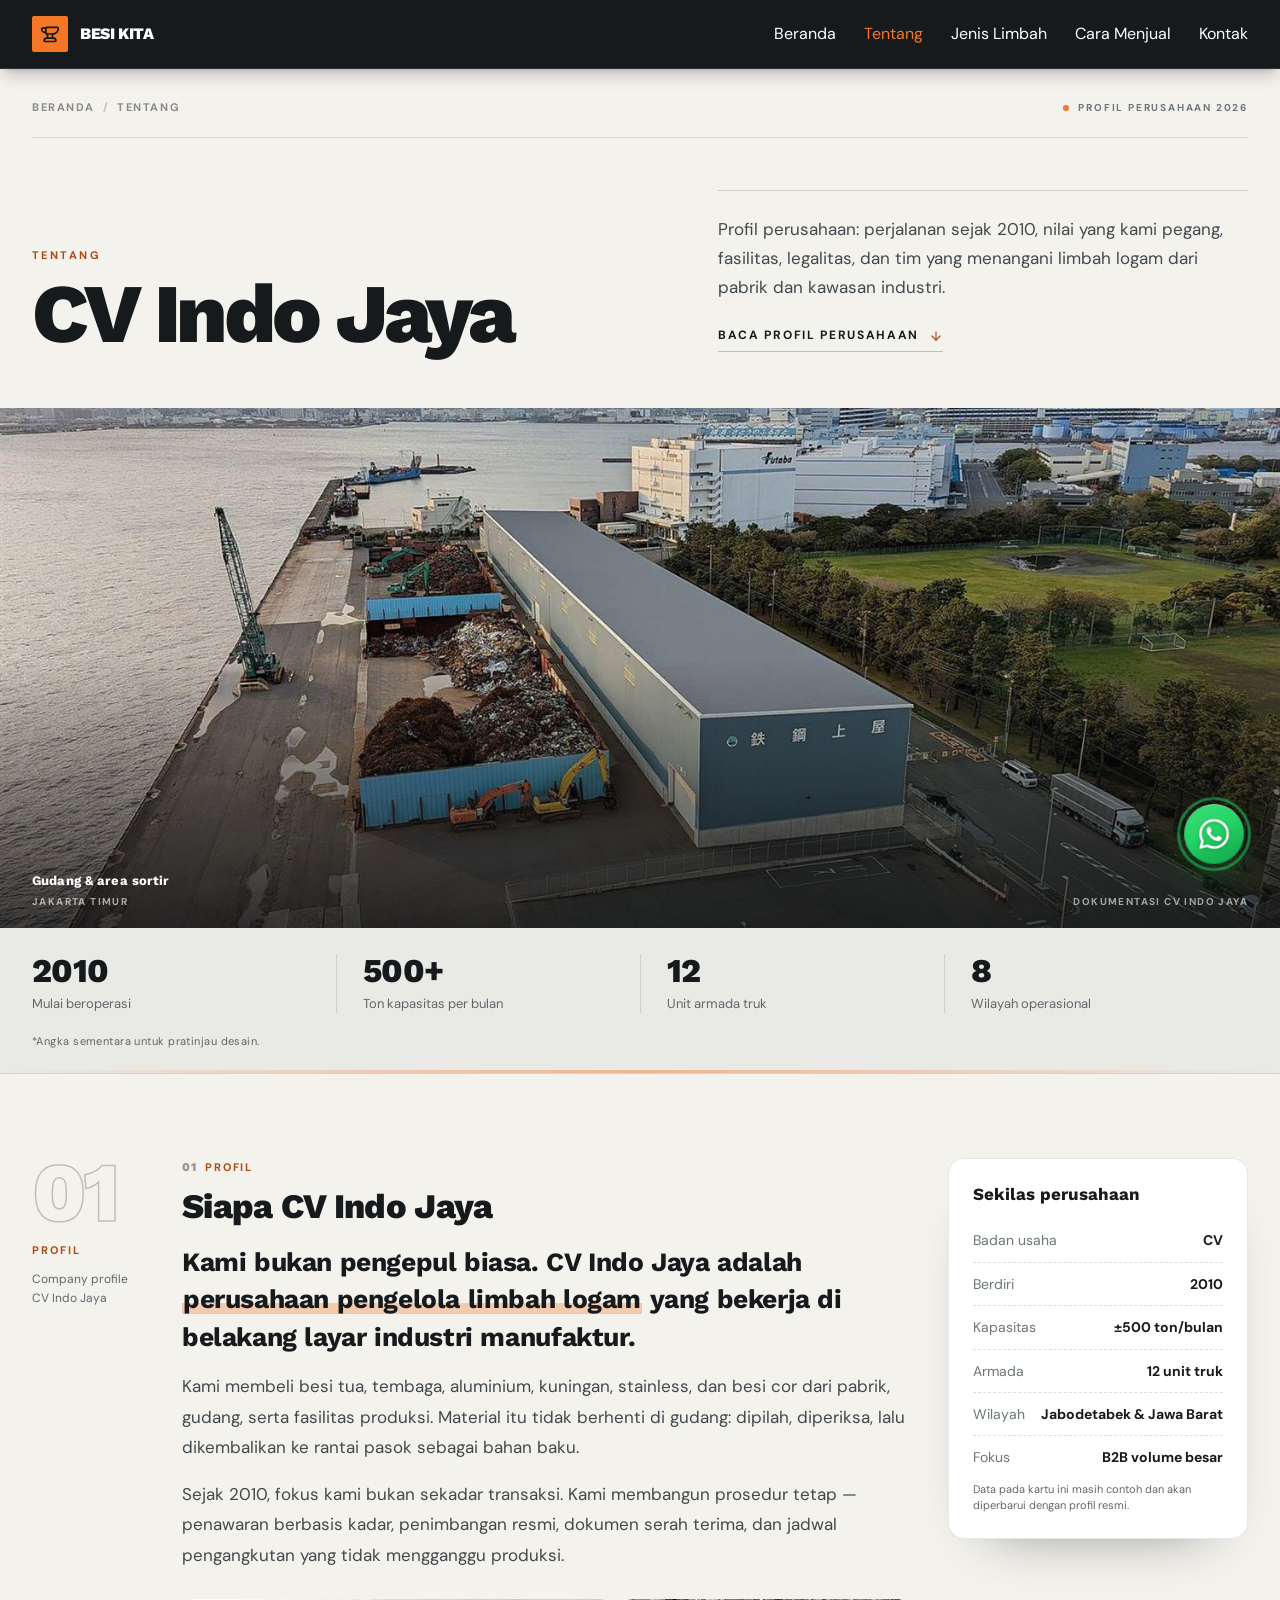
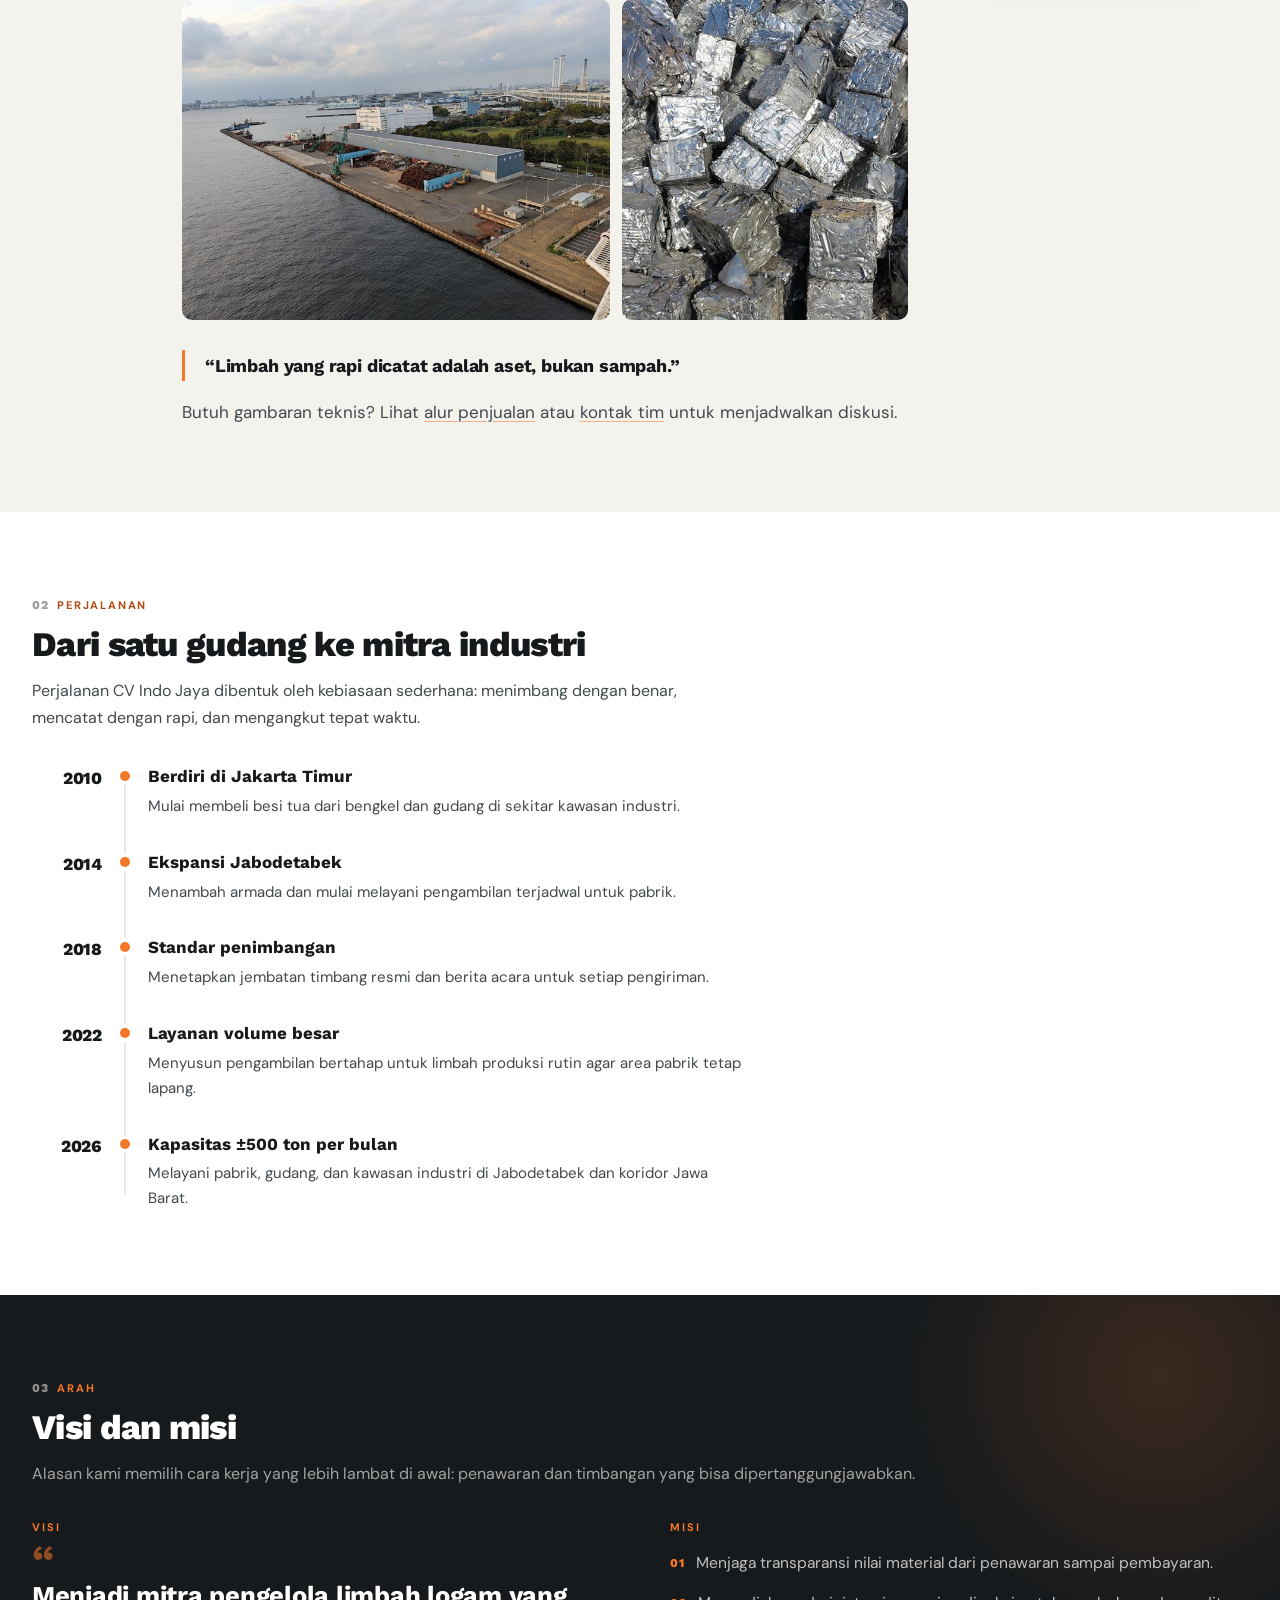
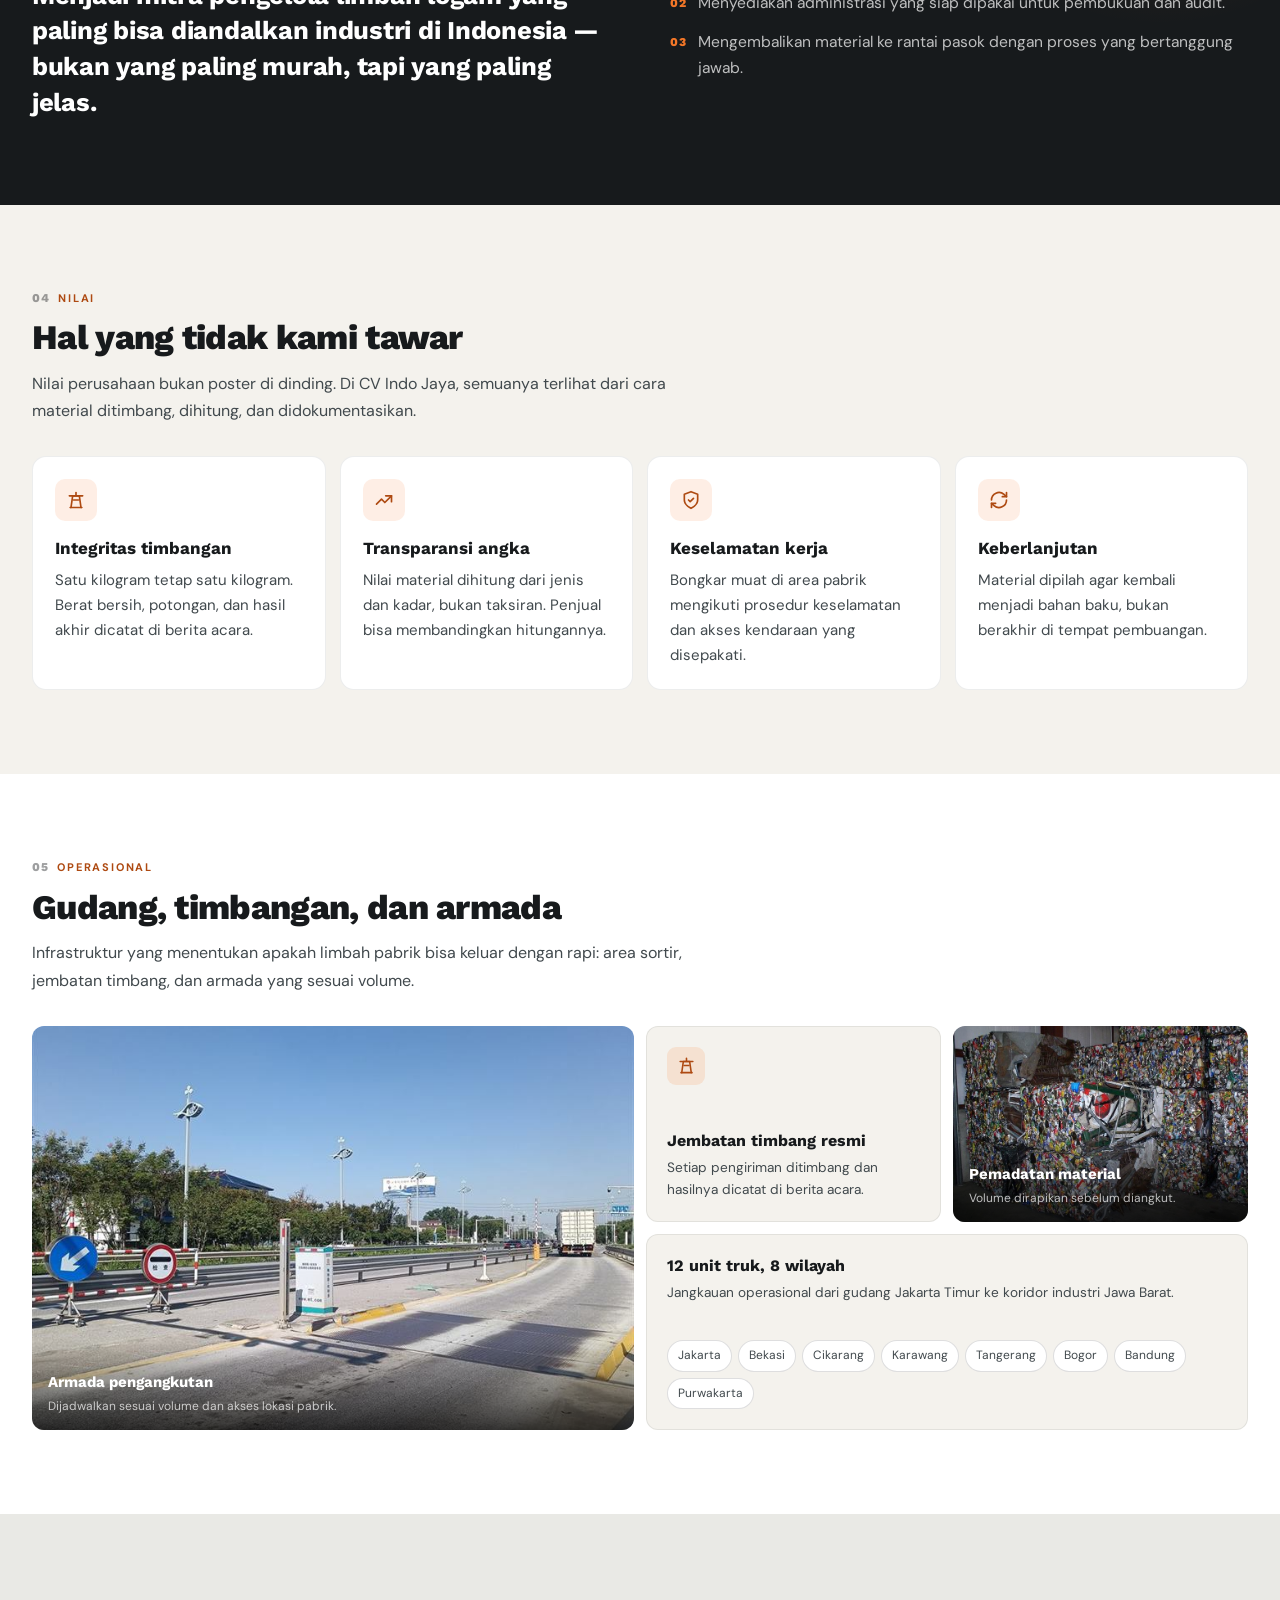
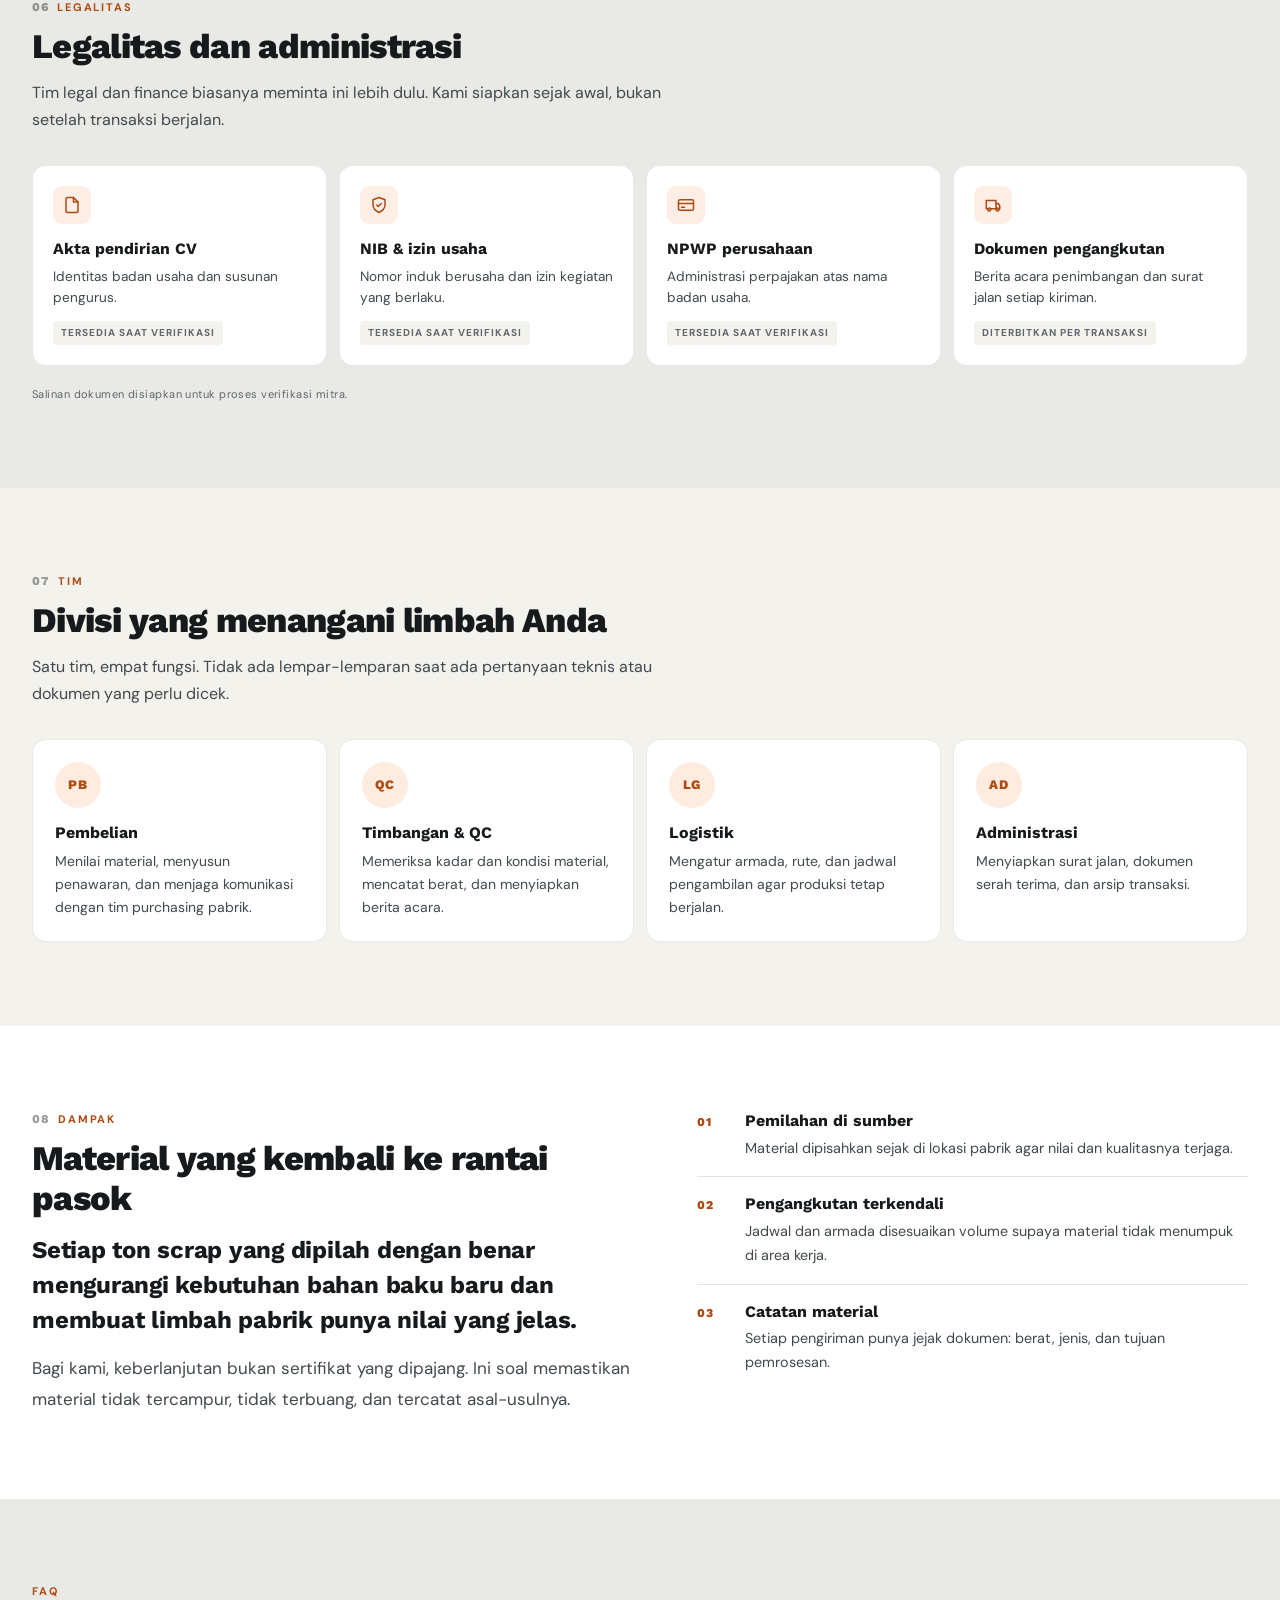
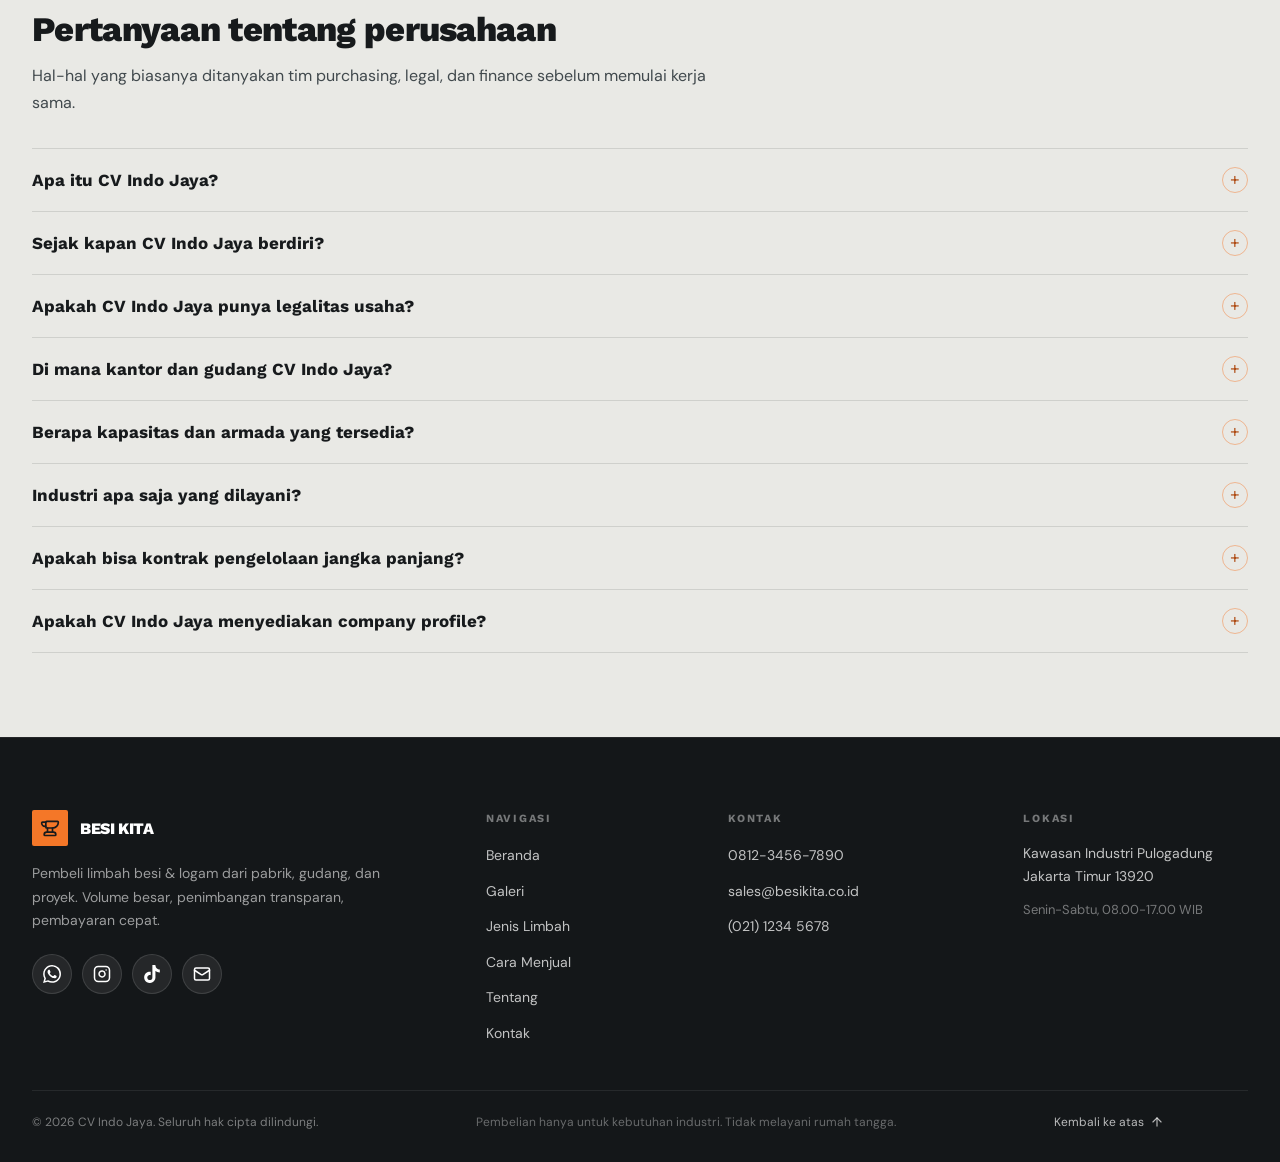
==== commit f1bfd53c: "Hero editorial baru + kurangi CTA kontak, fokus profil perusahaan" ====
--- a/tentang.html
+++ b/tentang.html
@@ -131,50 +131,97 @@
   @media(min-width:768px){.mobile-menu{display:none!important}}
 
   /* ============================================================
-     HERO HALAMAN
-     ============================================================ */
-  .page-head{
-    position:relative;overflow:hidden;
-    background:var(--coal);color:#fff;
-    padding:36px 0 0;
-  }
-  @media(min-width:768px){.page-head{padding:56px 0 0}}
-  .page-head::before{
-    content:"";position:absolute;pointer-events:none;
-    top:-160px;right:-120px;width:520px;height:520px;border-radius:50%;
-    background:radial-gradient(circle,rgba(244,119,40,.18),rgba(244,119,40,0) 68%);
-  }
-  .ph-grid{
+     HERO PROFIL — EDITORIAL
+     ============================================================ */
+  .about-hero{
     position:relative;
-    display:grid;gap:34px;
-    padding-bottom:40px;
-  }
-  @media(min-width:980px){
-    .ph-grid{grid-template-columns:1.02fr .98fr;align-items:center;gap:56px;padding-bottom:56px}
-  }
-
+    background:var(--cream);color:var(--coal);
+    padding:30px 0 0;
+  }
+  .ah-top{
+    display:flex;align-items:center;justify-content:space-between;gap:20px;
+    padding-bottom:20px;border-bottom:1px solid rgba(23,26,28,.14);
+  }
   .crumb{
     display:flex;align-items:center;gap:8px;flex-wrap:wrap;
-    margin:0 0 16px;padding:0;list-style:none;
+    margin:0;padding:0;list-style:none;
     font-size:.6875rem;font-weight:700;letter-spacing:.14em;text-transform:uppercase;
-    color:rgba(255,255,255,.42);
+    color:rgba(23,26,28,.48);
   }
   .crumb a{transition:color .18s ease}
-  .crumb a:hover{color:var(--orange)}
-  .crumb li + li::before{content:"/";margin-right:8px;color:rgba(255,255,255,.22)}
-
-  .page-title{
+  .crumb a:hover{color:var(--orange-deep)}
+  .crumb li + li::before{content:"/";margin-right:8px;color:rgba(23,26,28,.24)}
+  .ah-stamp{
+    display:inline-flex;align-items:center;gap:9px;
+    font-size:.625rem;font-weight:700;letter-spacing:.18em;text-transform:uppercase;
+    color:#6d7579;
+  }
+  .ah-stamp::before{content:"";width:6px;height:6px;border-radius:50%;background:var(--orange)}
+  .ah-grid{display:grid;gap:26px;padding:38px 0 44px}
+  @media(min-width:900px){
+    .ah-grid{grid-template-columns:1.08fr .92fr;gap:64px;align-items:end;padding:52px 0 56px}
+  }
+  .ah-title{
     margin:0;
     font-family:var(--font-head);font-weight:800;
-    font-size:clamp(2rem,4.4vw,3.05rem);
-    line-height:1.08;letter-spacing:-.025em;
-  }
-  .page-lead{
-    margin-top:16px;max-width:56ch;
-    font-size:1.0625rem;line-height:1.7;color:rgba(255,255,255,.72);
-  }
-
-  .ph-actions{display:flex;flex-wrap:wrap;gap:12px;margin-top:26px}
+    font-size:clamp(2.25rem,7.2vw,5.2rem);
+    line-height:.92;letter-spacing:-.05em;
+  }
+  .ah-overline{
+    display:block;margin-bottom:16px;
+    font-family:var(--font-body);font-size:.6875rem;font-weight:700;
+    letter-spacing:.22em;text-transform:uppercase;color:var(--orange-deep);
+  }
+  .ah-name{display:block;white-space:nowrap}
+  .ah-side{
+    border-top:1px solid rgba(23,26,28,.16);
+    padding-top:20px;
+  }
+  @media(min-width:900px){.ah-side{padding-top:24px}}
+  .ah-lead{
+    margin:0;max-width:44ch;
+    font-size:1.0625rem;line-height:1.72;color:var(--body);
+  }
+  .ah-scroll{
+    display:inline-flex;align-items:center;gap:10px;
+    margin-top:24px;padding-bottom:6px;
+    border-bottom:1px solid rgba(23,26,28,.24);
+    font-size:.75rem;font-weight:700;letter-spacing:.14em;text-transform:uppercase;
+    color:var(--coal);transition:color .2s ease,border-color .2s ease;
+  }
+  .ah-scroll svg{width:14px;height:14px;color:var(--orange-deep);transition:transform .2s ease}
+  .ah-scroll:hover{color:var(--orange-deep);border-color:var(--orange)}
+  .ah-scroll:hover svg{transform:translateY(2px)}
+  .ah-media{
+    position:relative;margin:0;overflow:hidden;
+    background:var(--coal);
+  }
+  .ah-media img{
+    width:100%;height:clamp(240px,42vw,520px);
+    object-fit:cover;object-position:center 46%;
+  }
+  .ah-media::after{
+    content:"";position:absolute;inset:auto 0 0 0;height:52%;
+    background:linear-gradient(to top,rgba(10,12,13,.72),rgba(10,12,13,0));
+    pointer-events:none;
+  }
+  .ah-cap{
+    position:absolute;left:0;right:0;bottom:0;z-index:1;
+    display:flex;align-items:flex-end;justify-content:space-between;gap:20px;
+    padding-top:0;padding-bottom:18px;
+    color:#fff;
+  }
+  .ah-cap-l b{display:block;font-family:var(--font-head);font-weight:700;font-size:.8125rem;letter-spacing:.01em}
+  .ah-cap-l span{display:block;margin-top:3px;font-size:.625rem;font-weight:700;letter-spacing:.14em;text-transform:uppercase;color:rgba(255,255,255,.62)}
+  .ah-cap-r{font-size:.625rem;font-weight:700;letter-spacing:.14em;text-transform:uppercase;color:rgba(255,255,255,.6);text-align:right}
+  @media(max-width:639px){
+    .ah-stamp{display:none}
+    .ah-top{padding-bottom:16px}
+    .ah-grid{padding:30px 0 34px}
+    .ah-cap{padding-bottom:14px}
+    .ah-cap-r{display:none}
+  }
+
   .btn{
     display:inline-flex;align-items:center;justify-content:center;gap:8px;
     min-height:46px;padding:0 20px;border-radius:8px;
@@ -184,27 +231,6 @@
   .btn svg{width:16px;height:16px;flex:0 0 auto}
   .btn-primary{background:var(--orange);color:#fff}
   .btn-primary:hover{background:#ff8a3d;transform:translateY(-1px)}
-  .btn-ghost{border:1px solid rgba(255,255,255,.24);color:#fff}
-  .btn-ghost:hover{border-color:rgba(244,119,40,.7);color:var(--orange)}
-
-  .ph-media{position:relative;margin:0}
-  .ph-media img{
-    width:100%;height:100%;aspect-ratio:4/3;object-fit:cover;
-    border-radius:10px;
-    border:1px solid rgba(255,255,255,.14);
-    box-shadow:0 40px 80px -50px rgba(0,0,0,.9);
-  }
-  .ph-badge{
-    position:absolute;left:14px;bottom:14px;
-    display:inline-flex;align-items:center;gap:8px;
-    padding:9px 14px;border-radius:999px;
-    background:rgba(18,21,23,.88);
-    border:1px solid rgba(255,255,255,.16);
-    backdrop-filter:blur(6px);
-    font-size:.6875rem;font-weight:700;letter-spacing:.12em;text-transform:uppercase;
-    color:rgba(255,255,255,.82);
-  }
-  .ph-badge b{color:var(--orange);font-weight:800}
 
   /* ============================================================
      STATISTIK (angka dummy)
@@ -1024,10 +1050,10 @@
         },
         {
           "@type": "Question",
-          "name": "Bagaimana cara meminta company profile?",
+          "name": "Apakah CV Indo Jaya menyediakan company profile?",
           "acceptedAnswer": {
             "@type": "Answer",
-            "text": "Hubungi tim melalui WhatsApp atau halaman kontak. Kami kirimkan profil singkat, cakupan layanan, dan dokumen pendukung untuk verifikasi."
+            "text": "Ya. Kami menyiapkan ringkasan profil perusahaan, cakupan layanan, dan dokumen pendukung untuk proses verifikasi mitra."
           }
         }
       ]
@@ -1092,39 +1118,47 @@
   <!-- ============================================================
        HERO HALAMAN
        ============================================================ -->
-  <section class="page-head" aria-labelledby="tentang-title">
+  <section class="about-hero" aria-labelledby="tentang-title">
     <div class="wrap">
-      <div class="ph-grid">
-
-        <div>
-          <ol class="crumb" aria-label="Breadcrumb">
-            <li><a href="index.html">Beranda</a></li>
-            <li aria-current="page">Tentang</li>
-          </ol>
-          <h1 class="page-title" id="tentang-title">Tentang CV Indo Jaya</h1>
-          <p class="page-lead">
+      <div class="ah-top">
+        <ol class="crumb" aria-label="Breadcrumb">
+          <li><a href="index.html">Beranda</a></li>
+          <li aria-current="page">Tentang</li>
+        </ol>
+        <p class="ah-stamp">Profil perusahaan 2026</p>
+      </div>
+
+      <div class="ah-grid">
+        <h1 class="ah-title" id="tentang-title">
+          <span class="ah-overline">Tentang</span>
+          <span class="ah-name">CV Indo Jaya</span>
+        </h1>
+
+        <div class="ah-side">
+          <p class="ah-lead">
             Profil perusahaan: perjalanan sejak 2010, nilai yang kami pegang, fasilitas,
             legalitas, dan tim yang menangani limbah logam dari pabrik dan kawasan industri.
           </p>
-          <div class="ph-actions">
-            <a class="btn btn-primary" href="https://wa.me/6281234567890?text=Halo%20CV%20Indo%20Jaya%2C%20saya%20ingin%20meminta%20company%20profile.%20" target="_blank" rel="noopener noreferrer">
-              Minta company profile
-              <svg viewBox="0 0 24 24" fill="none" stroke="currentColor" stroke-width="2.4" stroke-linecap="round" stroke-linejoin="round" aria-hidden="true"><path d="M5 12h14"/><path d="m12 5 7 7-7 7"/></svg>
-            </a>
-            <a class="btn btn-ghost" href="index.html#kontak">Lihat kontak</a>
-          </div>
-        </div>
-
-        <figure class="ph-media">
-          <img src="assets/hero/hero.jpg" width="1500" height="1130"
-               alt="Area penampungan scrap besi tua dan logam di kawasan industri"
-               loading="eager" decoding="async" fetchpriority="high" />
-          <!-- TODO(dummy): ganti tahun sesuai data perusahaan -->
-          <span class="ph-badge">Jakarta Timur — Sejak <b>2010</b></span>
-        </figure>
-
+          <a class="ah-scroll" href="#profil">
+            Baca profil perusahaan
+            <svg viewBox="0 0 24 24" fill="none" stroke="currentColor" stroke-width="2" stroke-linecap="round" stroke-linejoin="round" aria-hidden="true"><path d="M12 5v14"/><path d="m19 12-7 7-7-7"/></svg>
+          </a>
+        </div>
       </div>
     </div>
+
+    <figure class="ah-media">
+      <img src="assets/hero/hero.jpg" width="1500" height="1130"
+           alt="Gudang dan area penampungan scrap besi tua serta logam di kawasan industri"
+           loading="eager" decoding="async" fetchpriority="high" />
+      <figcaption class="wrap ah-cap">
+        <span class="ah-cap-l">
+          <b>Gudang &amp; area sortir</b>
+          <span>Jakarta Timur</span>
+        </span>
+        <span class="ah-cap-r">Dokumentasi CV Indo Jaya</span>
+      </figcaption>
+    </figure>
   </section>
 
   <!-- ============================================================
@@ -1217,10 +1251,6 @@
           <li><span class="fact-k">Wilayah</span><span class="fact-v">Jabodetabek &amp; Jawa Barat</span></li>
           <li><span class="fact-k">Fokus</span><span class="fact-v">B2B volume besar</span></li>
         </ul>
-        <a class="fact-cta" href="https://wa.me/6281234567890?text=Halo%20CV%20Indo%20Jaya%2C%20saya%20ingin%20meminta%20company%20profile.%20" target="_blank" rel="noopener noreferrer">
-          Minta company profile
-          <svg viewBox="0 0 24 24" fill="none" stroke="currentColor" stroke-width="2.4" stroke-linecap="round" stroke-linejoin="round" aria-hidden="true"><path d="M5 12h14"/><path d="m12 5 7 7-7 7"/></svg>
-        </a>
         <p class="fact-note">Data pada kartu ini masih contoh dan akan diperbarui dengan profil resmi.</p>
       </aside>
 
@@ -1228,7 +1258,7 @@
   </section>
 
   <!-- ============================================================
-       PRINSIP
+       PERJALANAN
        ============================================================ -->
     <section class="sec sec-white" id="perjalanan" aria-labelledby="perjalanan-title">
     <div class="wrap">
@@ -1601,31 +1631,9 @@
           <p>Bisa. Untuk limbah produksi rutin, jadwal pengambilan dan dokumentasi dapat disusun berulang sesuai kebutuhan pabrik.</p>
         </details>
         <details class="faq-item">
-          <summary>Bagaimana cara meminta company profile?</summary>
-          <p>Hubungi tim melalui WhatsApp atau halaman kontak. Kami kirimkan profil singkat, cakupan layanan, dan dokumen pendukung untuk verifikasi.</p>
+          <summary>Apakah CV Indo Jaya menyediakan company profile?</summary>
+          <p>Ya. Kami menyiapkan ringkasan profil perusahaan, cakupan layanan, dan dokumen pendukung untuk proses verifikasi mitra.</p>
         </details>
-      </div>
-    </div>
-  </section>
-
-  <!-- ============================================================
-       CTA PENUTUP
-       ============================================================ -->
-    <section class="cta-band cta-orange" aria-labelledby="cta-title">
-    <div class="wrap cta-inner">
-      <div>
-        <h2 id="cta-title">Minta company profile CV Indo Jaya</h2>
-        <p>
-          Kami kirimkan profil singkat, cakupan layanan, dan dokumen pendukung untuk
-          kebutuhan verifikasi perusahaan Anda.
-        </p>
-      </div>
-      <div class="cta-actions">
-        <a class="btn btn-dark" href="https://wa.me/6281234567890?text=Halo%20CV%20Indo%20Jaya%2C%20saya%20ingin%20meminta%20company%20profile%20dan%20dokumen%20pendukung.%20" target="_blank" rel="noopener noreferrer">
-          Minta via WhatsApp
-          <svg viewBox="0 0 24 24" fill="none" stroke="currentColor" stroke-width="2.4" stroke-linecap="round" stroke-linejoin="round" aria-hidden="true"><path d="M5 12h14"/><path d="m12 5 7 7-7 7"/></svg>
-        </a>
-        <a class="btn btn-line-dark" href="index.html#kontak">Lihat kontak</a>
       </div>
     </div>
   </section>
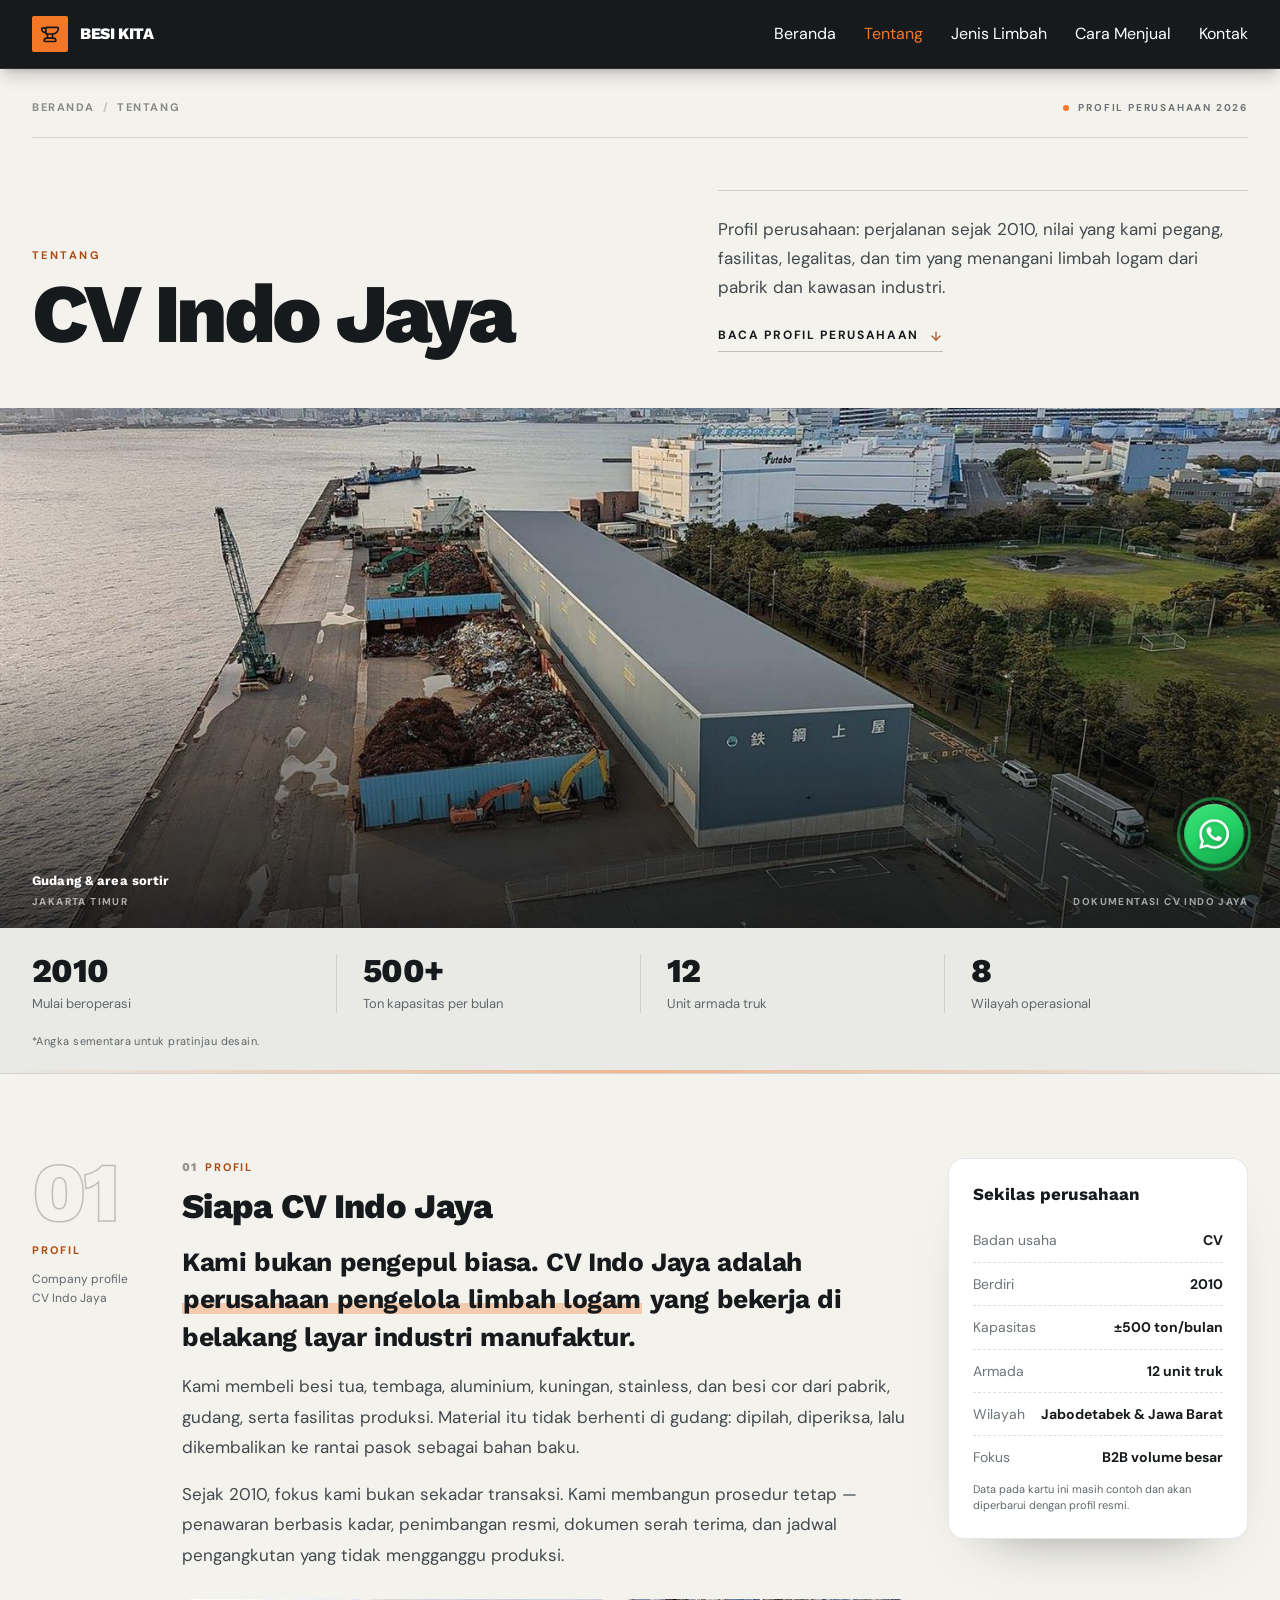
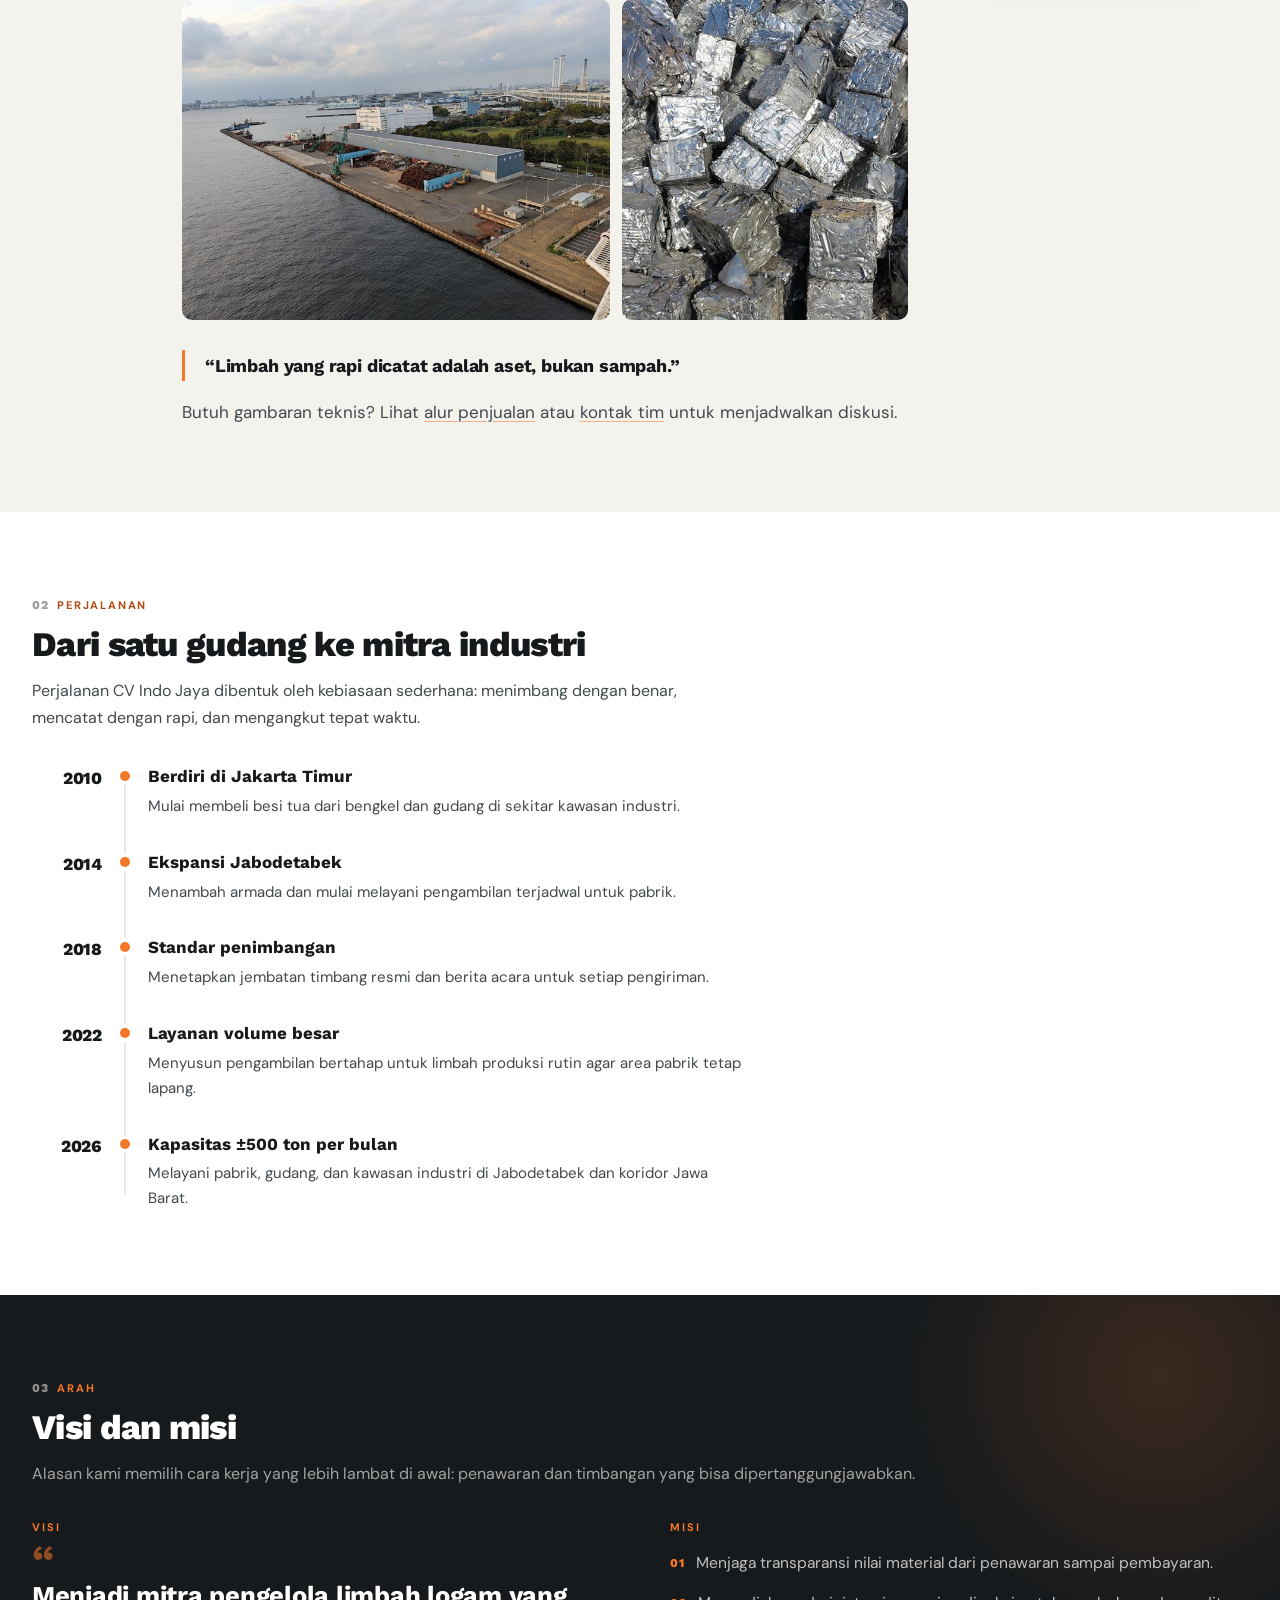
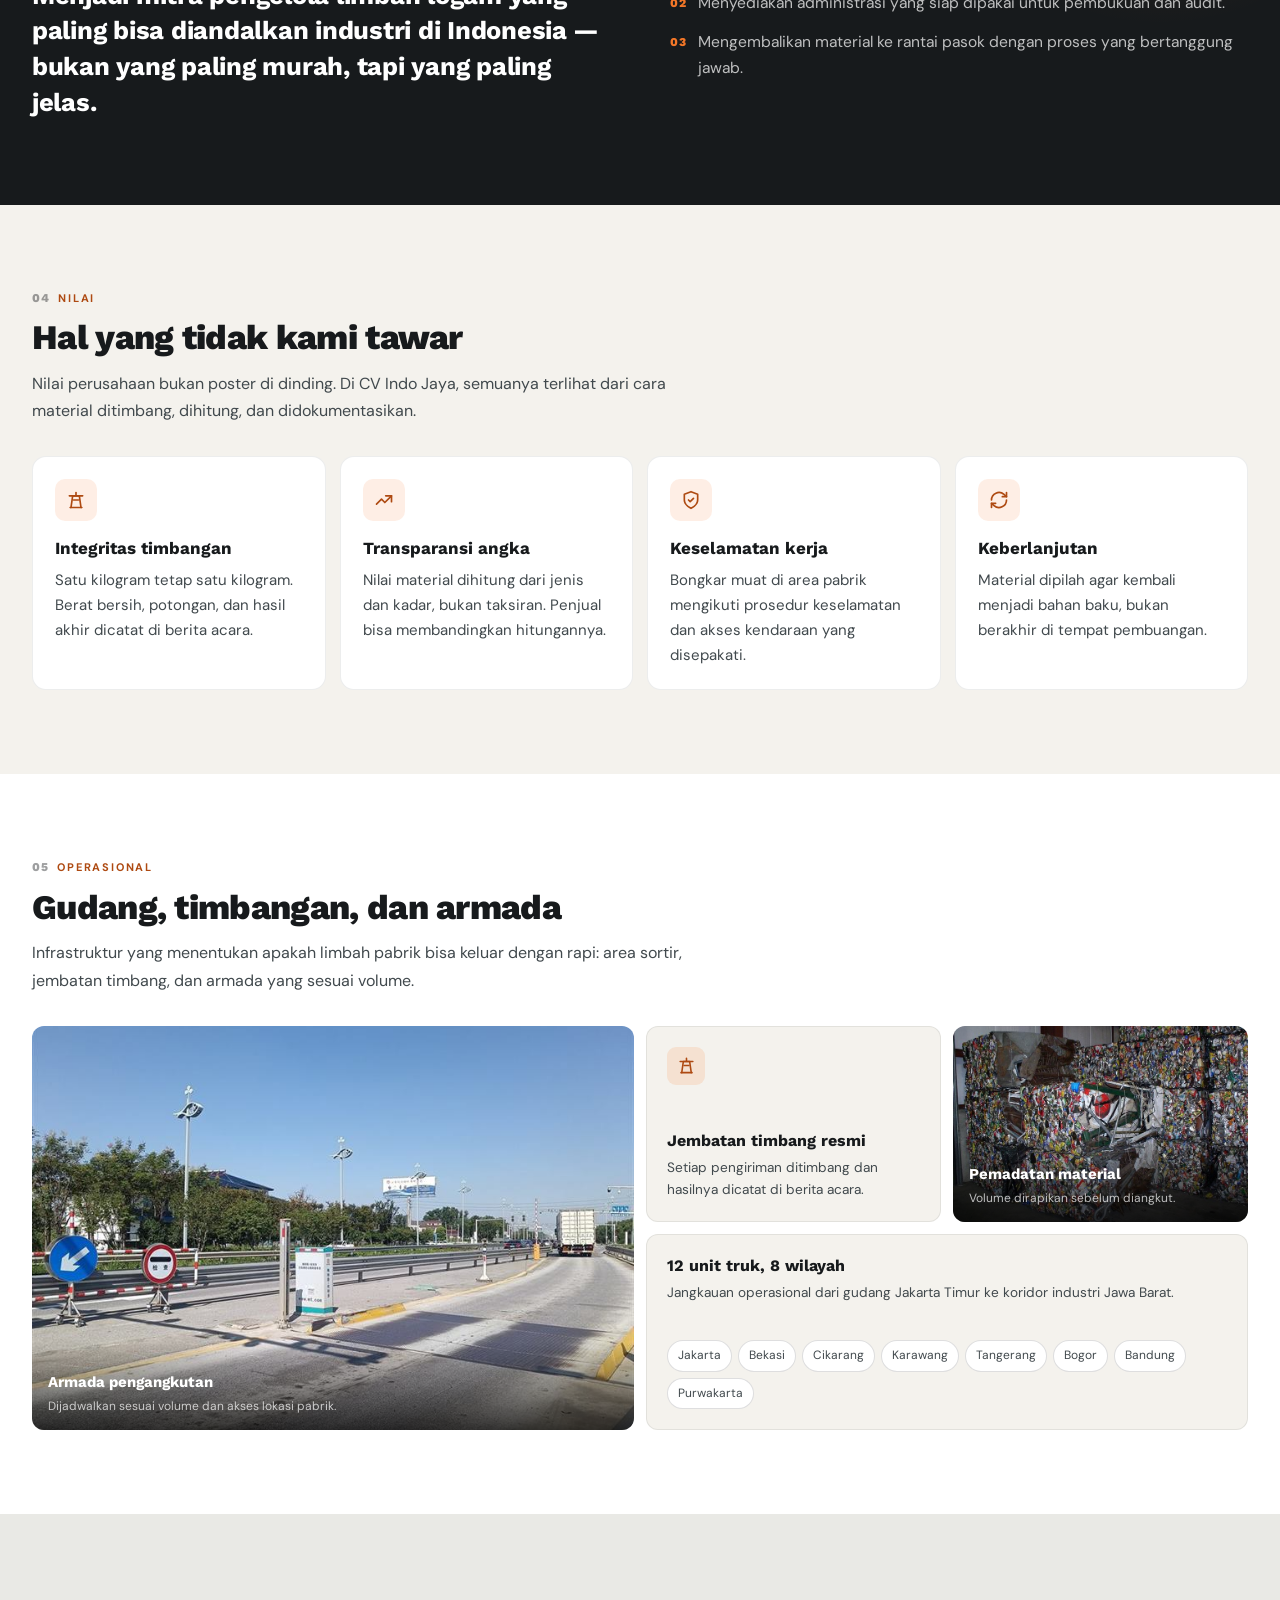
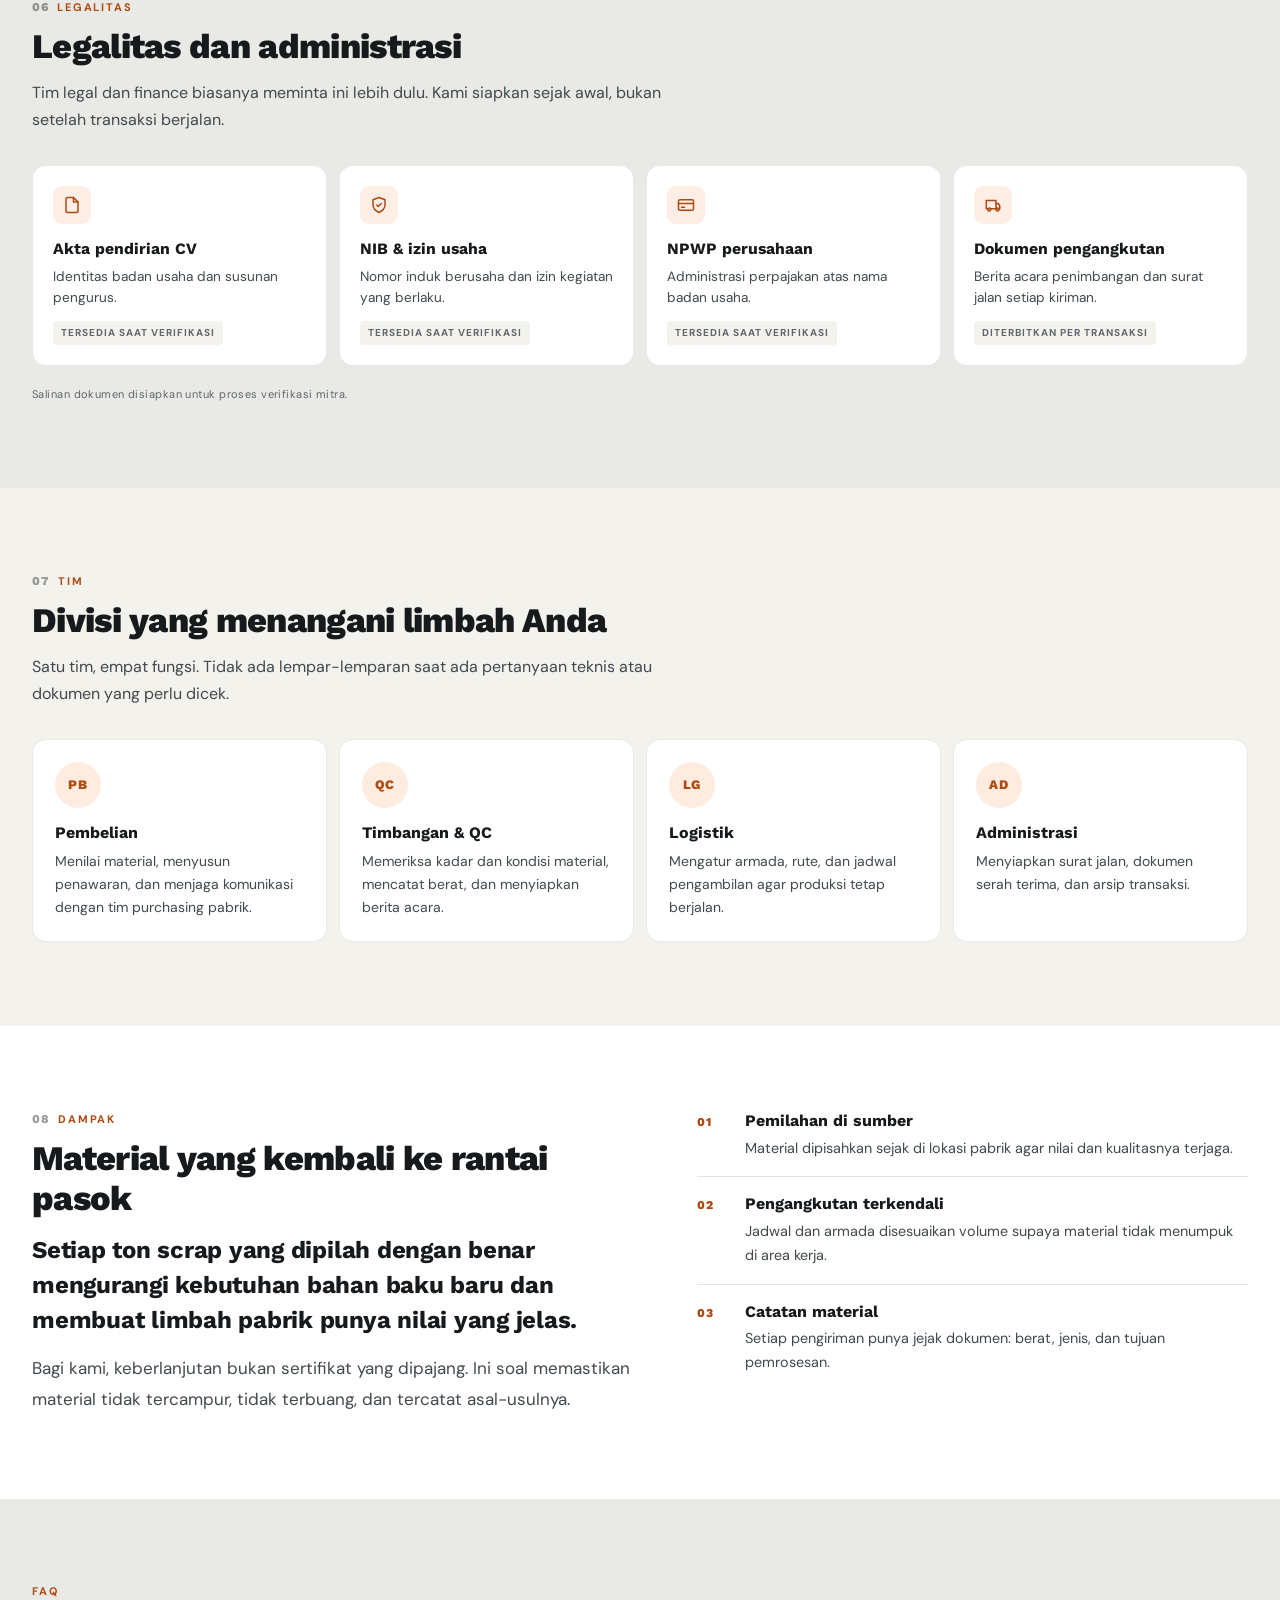
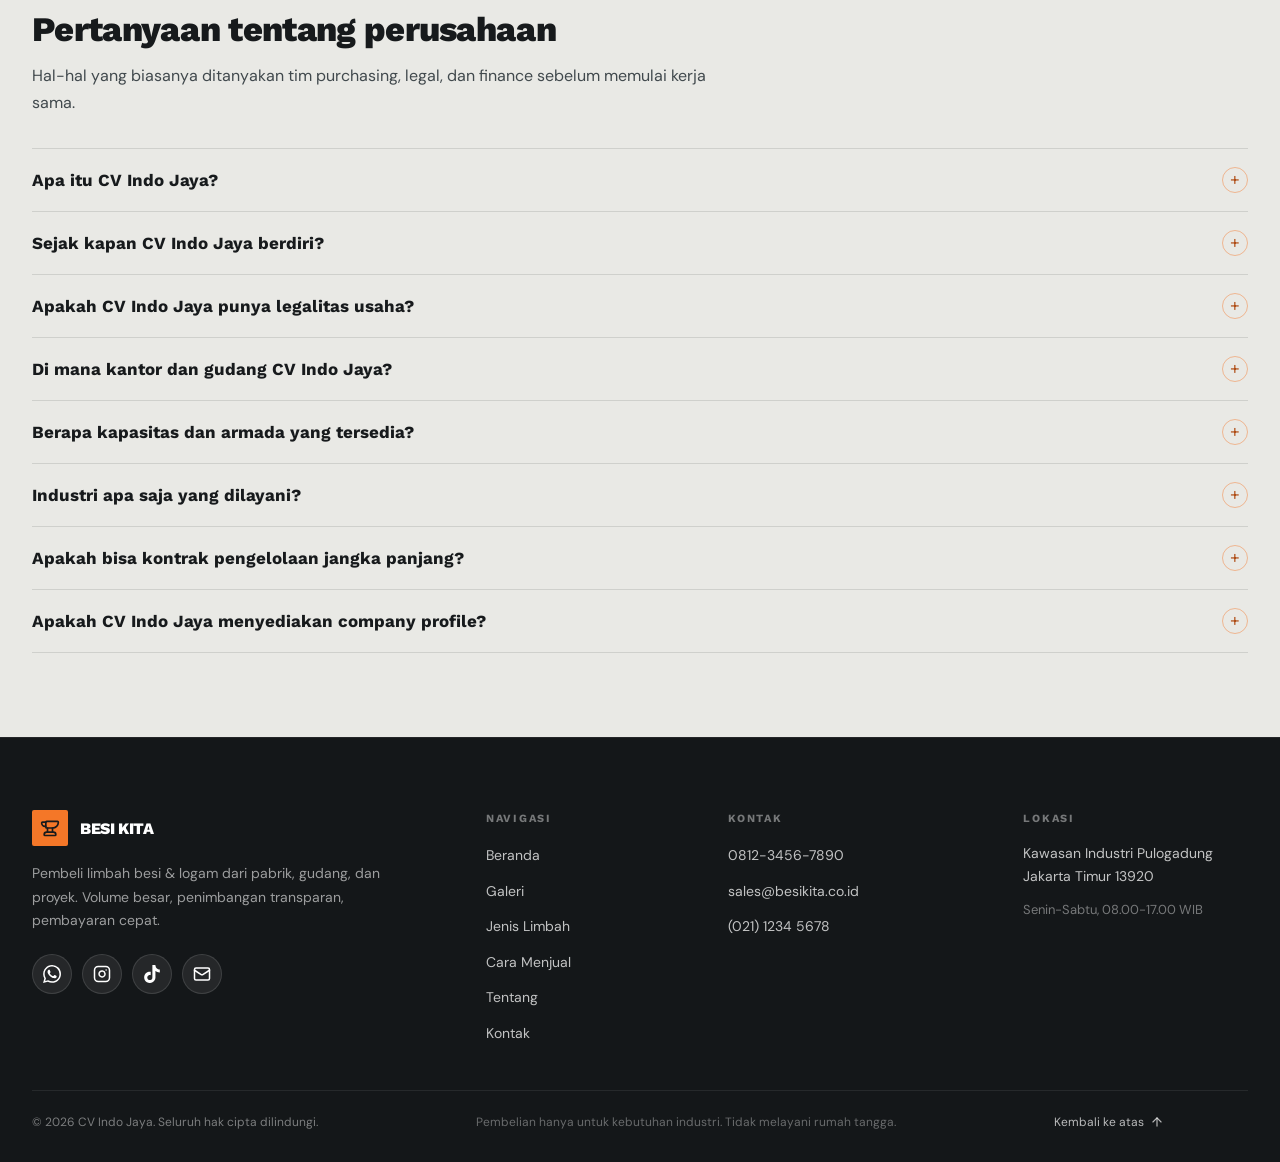
==== commit 8ea1d531: "Detak tombol WA lebih sering dan skala mengembang lebih besar" ====
--- a/tentang.html
+++ b/tentang.html
@@ -646,7 +646,7 @@
       0 10px 22px -6px rgba(9,32,20,.42),
       0 20px 44px -16px rgba(37,211,102,.72);
     transition:transform .24s cubic-bezier(.34,1.56,.64,1),box-shadow .24s ease;
-    animation:wa-breathe 4s cubic-bezier(.45,0,.25,1) infinite;
+    animation:wa-breathe 2.5s cubic-bezier(.45,0,.25,1) infinite;
     will-change:scale;
   }
   @media(min-width:768px){
@@ -663,7 +663,7 @@
   .wa-float:hover::after{border-color:rgba(37,211,102,.8)}
   .wa-float:hover{
     animation:none;
-    transform:translateY(-3px) scale(1.12);
+    transform:translateY(-3px) scale(1.18);
     box-shadow:
       inset 0 1px 0 rgba(255,255,255,.42),
       inset 0 0 0 1px rgba(15,80,40,.18),
@@ -677,9 +677,9 @@
   }
   @keyframes wa-breathe{
     0%, 6%{scale:1}
-    12%{scale:1.1}
+    12%{scale:1.16}
     20%{scale:1}
-    28%{scale:1.07}
+    28%{scale:1.12}
     38%, 100%{scale:1}
   }
   @media(prefers-reduced-motion:reduce){
